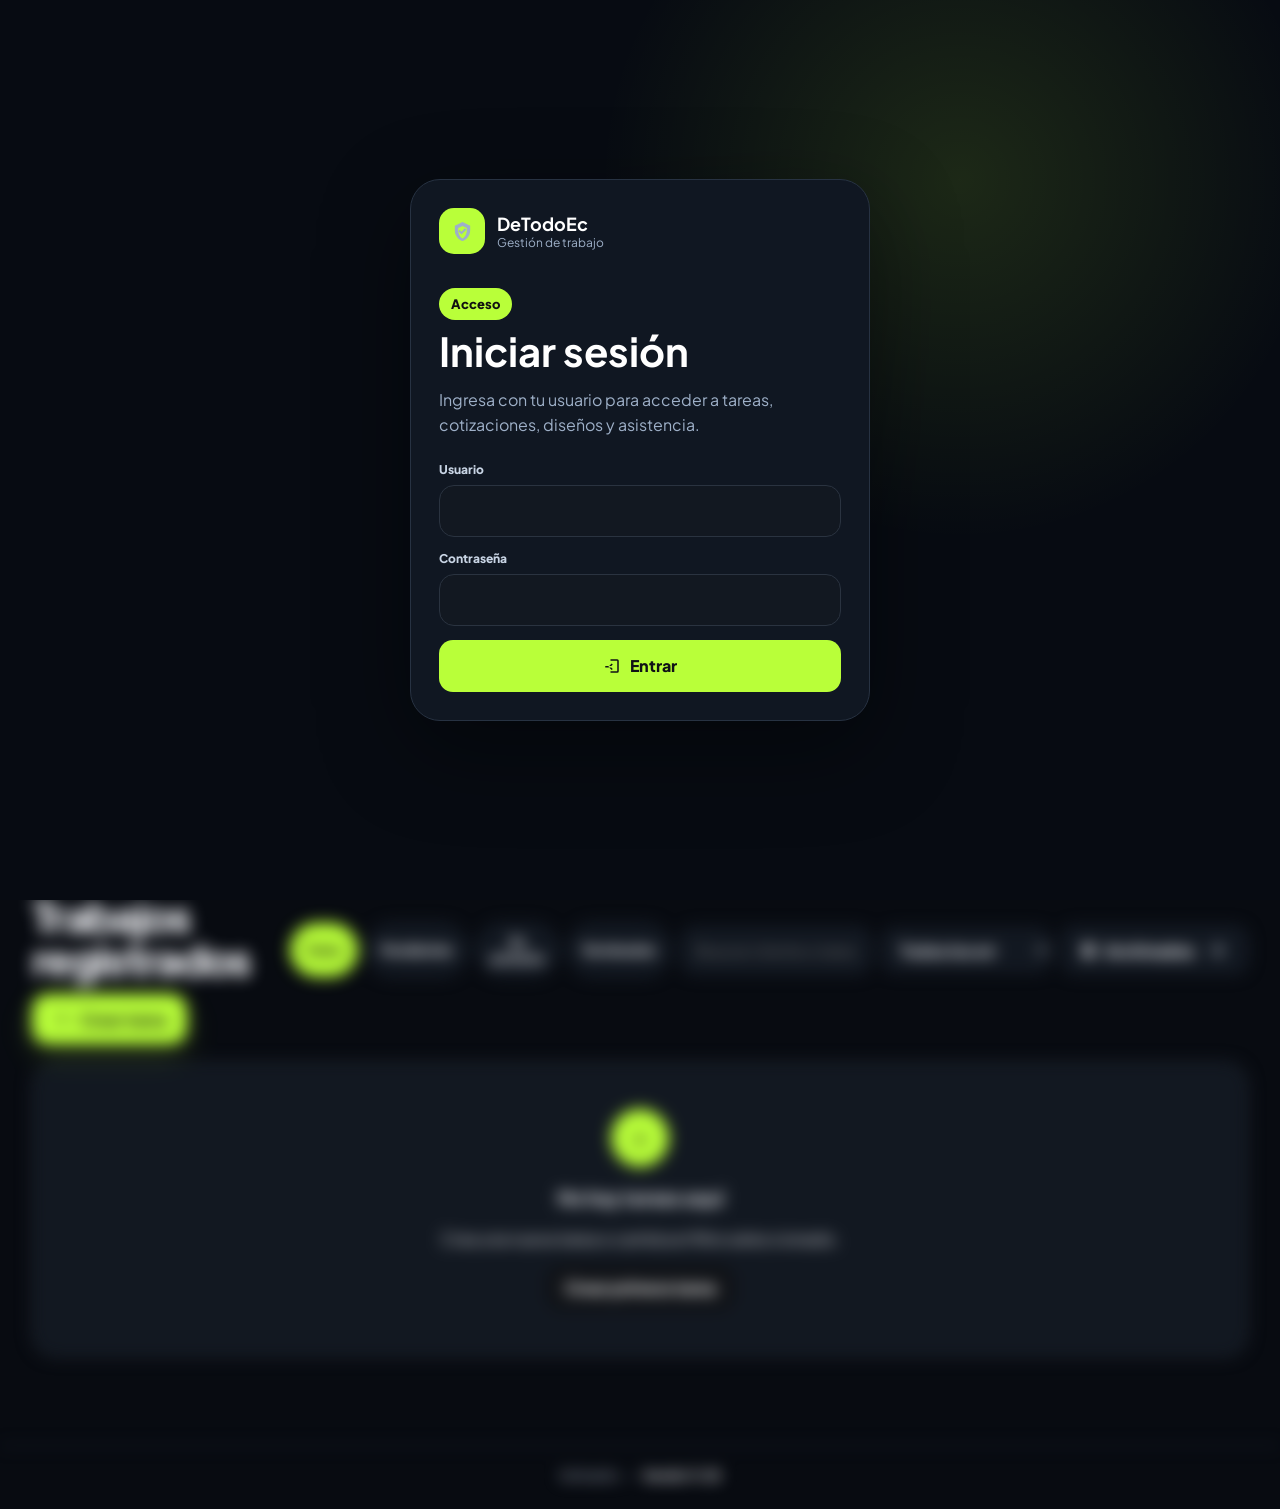
==== index.html @ 0d8490c2 "Add files via upload" ====
<!doctype html>
<html lang="es" data-theme="dark">
<head>
  <meta charset="utf-8" />
  <meta name="viewport" content="width=device-width, initial-scale=1" />
  <title>Gestor de Tareas - DeTodoEc</title>
  <meta name="description" content="Gestor de tareas, abonos, entregas y panel de administración para DeTodoEc." />
  <link rel="preconnect" href="https://fonts.googleapis.com">
  <link rel="preconnect" href="https://fonts.gstatic.com" crossorigin>
  <link href="https://fonts.googleapis.com/css2?family=Plus+Jakarta+Sans:wght@400;500;600;700;800&display=swap" rel="stylesheet">
  <link id="dynamicFavicon" rel="icon" href="data:image/svg+xml,%3Csvg xmlns='http://www.w3.org/2000/svg' viewBox='0 0 64 64'%3E%3Crect width='64' height='64' rx='16' fill='%23b9ff39'/%3E%3Cpath d='M18 33l9 9 19-22' fill='none' stroke='%23111' stroke-width='7' stroke-linecap='round' stroke-linejoin='round'/%3E%3C/svg%3E" />
  <link rel="stylesheet" href="styles.css?v=11.30" />
</head>
<body>
  <svg xmlns="http://www.w3.org/2000/svg" style="display:none" aria-hidden="true" focusable="false">
    <symbol id="icon-brand" viewBox="0 0 24 24"><path fill="currentColor" d="M12 2 4 6v5c0 5 3.5 9.74 8 11 4.5-1.26 8-6 8-11V6l-8-4Zm0 4.15 4.5 2.2v2.58c0 3.7-2.28 7.28-4.5 8.37-2.22-1.09-4.5-4.67-4.5-8.37V8.35l4.5-2.2Zm-1.05 8.9 4.95-4.95-1.41-1.41-3.54 3.53-1.85-1.84-1.41 1.41 3.26 3.26Z"/></symbol>
    <symbol id="icon-bell" viewBox="0 0 24 24"><path fill="currentColor" d="M12 22a2.5 2.5 0 0 0 2.35-1.65h-4.7A2.5 2.5 0 0 0 12 22Zm7-5.2-1.7-2.1V10a5.3 5.3 0 0 0-4.3-5.2V4a1 1 0 0 0-2 0v.8A5.3 5.3 0 0 0 6.7 10v4.7L5 16.8V18h14v-1.2Z"/></symbol>
    <symbol id="icon-cloud" viewBox="0 0 24 24"><path fill="currentColor" d="M18.5 10A5.5 5.5 0 0 0 8 8a4.5 4.5 0 0 0 .5 9H18a4 4 0 0 0 .5-7Z"/></symbol>
    <symbol id="icon-refresh" viewBox="0 0 24 24"><path fill="currentColor" d="M12 5a7 7 0 0 1 6.32 4H16v2h6V5h-2v2.14A9 9 0 1 0 21 12h-2a7 7 0 1 1-7-7Z"/></symbol>
    <symbol id="icon-moon" viewBox="0 0 24 24"><path fill="currentColor" d="M14.77 4.58A8 8 0 1 0 19.42 19a7 7 0 1 1-4.65-14.42Z"/></symbol>
    <symbol id="icon-sun" viewBox="0 0 24 24"><path fill="currentColor" d="M12 18a6 6 0 1 1 0-12 6 6 0 0 1 0 12Zm0-16h1v3h-2V2h1Zm0 17h1v3h-2v-3h1ZM4.22 5.64l1.42-1.42 2.12 2.12-1.42 1.42-2.12-2.12Zm12.02 12.02 1.42-1.42 2.12 2.12-1.42 1.42-2.12-2.12ZM2 11h3v2H2v-2Zm17 0h3v2h-3v-2ZM4.22 18.36l2.12-2.12 1.42 1.42-2.12 2.12-1.42-1.42Zm12.02-12.02 2.12-2.12 1.42 1.42-2.12 2.12-1.42-1.42Z"/></symbol>
    <symbol id="icon-admin" viewBox="0 0 24 24"><path fill="currentColor" d="M12 2 4 5v6c0 5 3.4 9.74 8 11 4.6-1.26 8-6 8-11V5l-8-3Zm0 5a3 3 0 1 1 0 6 3 3 0 0 1 0-6Zm0 10c-1.97 0-3.75-.8-5.03-2.1.53-1.56 2.83-2.4 5.03-2.4s4.5.84 5.03 2.4A7.02 7.02 0 0 1 12 17Z"/></symbol>
    
    <symbol id="icon-checkin-entry" viewBox="0 0 24 24">
      <path fill="currentColor" d="M14 3h6a1 1 0 0 1 1 1v16a1 1 0 0 1-1 1h-6v-2h5V5h-5V3ZM10.6 7.4 15.2 12l-4.6 4.6-1.4-1.4 2.2-2.2H3v-2h8.4L9.2 8.8l1.4-1.4Z"/>
    </symbol>
    <symbol id="icon-checkin-exit" viewBox="0 0 24 24">
      <path fill="currentColor" d="M10 3H4a1 1 0 0 0-1 1v16a1 1 0 0 0 1 1h6v-2H5V5h5V3Zm3.4 4.4L8.8 12l4.6 4.6 1.4-1.4-2.2-2.2H21v-2h-8.4l2.2-2.2-1.4-1.4Z"/>
    </symbol>
    <symbol id="icon-checkin-done" viewBox="0 0 24 24">
      <path fill="currentColor" d="M9.2 16.2 4.8 11.8l1.4-1.4 3 3 8.6-8.6 1.4 1.4-10 10ZM19 12h2v7a2 2 0 0 1-2 2H5a2 2 0 0 1-2-2V5a2 2 0 0 1 2-2h9v2H5v14h14v-7Z"/>
    </symbol>

    <symbol id="icon-target" viewBox="0 0 24 24">
      <path fill="currentColor" d="M12 2a10 10 0 1 0 10 10h-2a8 8 0 1 1-8-8V2Zm0 4a6 6 0 1 0 6 6h-2a4 4 0 1 1-4-4V6Zm0 4a2 2 0 1 0 2 2h-2v-2Zm7.7-7.7 2 2-3.2 3.2 1.5 1.5-4.6 1.1 1.1-4.6 1.5 1.5 1.7-1.7Z"/>
    </symbol>
    <symbol id="icon-alert" viewBox="0 0 24 24"><path fill="currentColor" d="M12 3 2 21h20L12 3Zm1 13h-2v2h2v-2Zm0-6h-2v4h2v-4Z"/></symbol>
    <symbol id="icon-back" viewBox="0 0 24 24"><path fill="currentColor" d="m10.6 6-5 6 5 6 1.5-1.3L8.9 13H19v-2H8.9l3.2-3.7L10.6 6Z"/></symbol>
    <symbol id="icon-home" viewBox="0 0 24 24"><path fill="currentColor" d="m12 3 9 8h-3v9h-5v-6h-2v6H6v-9H3l9-8Z"/></symbol>
    <symbol id="icon-user" viewBox="0 0 24 24"><path fill="currentColor" d="M12 12a4 4 0 1 0 0-8 4 4 0 0 0 0 8Zm0 2c-3.31 0-6 1.79-6 4v2h12v-2c0-2.21-2.69-4-6-4Z"/></symbol>
    <symbol id="icon-task" viewBox="0 0 24 24"><path fill="currentColor" d="M6 3h9l5 5v13a1 1 0 0 1-1 1H6a2 2 0 0 1-2-2V5a2 2 0 0 1 2-2Zm8 1.5V9h4.5L14 4.5ZM8 13h8v1.75H8V13Zm0 4h6v1.75H8V17Zm0-8h4v1.75H8V9Z"/></symbol>
    <symbol id="icon-briefcase" viewBox="0 0 24 24"><path fill="currentColor" d="M9 4h6a2 2 0 0 1 2 2v2h3a2 2 0 0 1 2 2v3h-8v-2h-4v2H2v-3a2 2 0 0 1 2-2h3V6a2 2 0 0 1 2-2Zm6 4V6H9v2h6Zm7 7v5a2 2 0 0 1-2 2H4a2 2 0 0 1-2-2v-5h8v2h4v-2h8Z"/></symbol>
    <symbol id="icon-handshake" viewBox="0 0 24 24"><path fill="currentColor" d="m21.3 7.3-2.6-2.6a2 2 0 0 0-2.82 0l-1.59 1.59a3 3 0 0 1-2.12.88H10.5l-1.2 1.2 3.5 3.5a1.5 1.5 0 0 1-2.12 2.12L7.17 10.5l-4.47 4.47a2 2 0 0 0 0 2.82l1.01 1.01a2 2 0 0 0 2.82 0l.35-.35.35.35a2 2 0 0 0 2.83 0l.7-.7.35.35a2 2 0 0 0 2.83 0l.7-.7.35.35a2 2 0 0 0 2.82 0l3.5-3.5a2 2 0 0 0 0-2.82ZM9.33 5.7A3 3 0 0 1 11.45 4h1.72L10.5 6.67 7.83 4H6.12a3 3 0 0 0-2.12.88L2.7 6.18a2 2 0 0 0 0 2.82l.88.88 5.75-5.75Z"/></symbol>
    <symbol id="icon-calendar" viewBox="0 0 24 24"><path fill="currentColor" d="M7 2h2v2h6V2h2v2h3a2 2 0 0 1 2 2v14a2 2 0 0 1-2 2H4a2 2 0 0 1-2-2V6a2 2 0 0 1 2-2h3V2Zm13 8H4v10h16V10Z"/></symbol>
    <symbol id="icon-dollar" viewBox="0 0 24 24"><path fill="currentColor" d="M11 2h2v2.06c2.83.36 5 2.31 5 4.69h-2c0-1.39-1.79-2.75-4-2.75s-4 1.36-4 2.75c0 1.14.93 1.88 4.31 2.48 3.53.63 5.69 1.76 5.69 4.77 0 2.46-2.17 4.38-5 4.75V22h-2v-2.03C7.99 19.61 5 17.45 5 14.75h2c0 1.65 2.08 3.25 5 3.25s5-1.6 5-3.25c0-1.38-1.02-2.08-4.23-2.66C9.57 11.51 6 10.66 6 7.75c0-2.38 2.17-4.33 5-4.69V2Z"/></symbol>
    <symbol id="icon-wallet" viewBox="0 0 24 24"><path fill="currentColor" d="M3 6a2 2 0 0 1 2-2h12a2 2 0 0 1 2 2v1h1a2 2 0 0 1 2 2v8a3 3 0 0 1-3 3H5a2 2 0 0 1-2-2V6Zm16 3H3v9h16a1 1 0 0 0 1-1v-2h-3a2 2 0 0 1 0-4h3v-1a1 1 0 0 0-1-1Zm1 4h-3v1h3v-1Z"/></symbol>
    <symbol id="icon-check" viewBox="0 0 24 24"><path fill="currentColor" d="m9 16.17-3.88-3.88L3.7 13.71 9 19l12-12-1.41-1.41z"/></symbol>
    <symbol id="icon-edit" viewBox="0 0 24 24"><path fill="currentColor" d="M4 17.25V20h2.75l8.11-8.11-2.75-2.75L4 17.25Zm13.71-8.04a1 1 0 0 0 0-1.42l-1.5-1.5a1 1 0 0 0-1.42 0l-1.17 1.17 2.75 2.75 1.34-1Z"/></symbol>
    <symbol id="icon-archive" viewBox="0 0 24 24"><path fill="currentColor" d="M3 3h18v4H3V3Zm2 6h14v10a2 2 0 0 1-2 2H7a2 2 0 0 1-2-2V9Zm5 3v2h4v-2h-4Z"/></symbol>
    <symbol id="icon-trash" viewBox="0 0 24 24"><path fill="currentColor" d="M9 3h6l1 2h5v2H3V5h5l1-2Zm1 6h2v9h-2V9Zm4 0h2v9h-2V9ZM5 7h14l-1 13a2 2 0 0 1-2 2H8a2 2 0 0 1-2-2L5 7Z"/></symbol>
    <symbol id="icon-plus" viewBox="0 0 24 24"><path fill="currentColor" d="M19 11H13V5h-2v6H5v2h6v6h2v-6h6z"/></symbol>
    <symbol id="icon-image" viewBox="0 0 24 24"><path fill="currentColor" d="M5 3h14a2 2 0 0 1 2 2v14a2 2 0 0 1-2 2H5a2 2 0 0 1-2-2V5a2 2 0 0 1 2-2Zm1 14 3.5-4.5 2.5 3 3.5-4.5L18 17H6Zm2-9.5A1.5 1.5 0 1 0 8 10a1.5 1.5 0 0 0 0-3Z"/></symbol>
    <symbol id="icon-lock" viewBox="0 0 24 24"><path fill="currentColor" d="M7 10V8a5 5 0 0 1 10 0v2h1a2 2 0 0 1 2 2v8a2 2 0 0 1-2 2H6a2 2 0 0 1-2-2v-8a2 2 0 0 1 2-2h1Zm2 0h6V8a3 3 0 0 0-6 0v2Z"/></symbol>
    <symbol id="icon-calculator" viewBox="0 0 24 24"><path fill="currentColor" d="M6 2h12a2 2 0 0 1 2 2v16a2 2 0 0 1-2 2H6a2 2 0 0 1-2-2V4a2 2 0 0 1 2-2Zm1 3v4h10V5H7Zm0 7v2h2v-2H7Zm4 0v2h2v-2h-2Zm4 0v2h2v-2h-2Zm-8 4v2h2v-2H7Zm4 0v2h2v-2h-2Zm4 0v2h2v-2h-2Z"/></symbol>
    <symbol id="icon-chevron-left" viewBox="0 0 24 24"><path fill="currentColor" d="m15.5 5-7 7 7 7 1.5-1.5-5.5-5.5L17 6.5 15.5 5Z"/></symbol>
    <symbol id="icon-chevron-right" viewBox="0 0 24 24"><path fill="currentColor" d="m8.5 5 7 7-7 7L7 17.5l5.5-5.5L7 6.5 8.5 5Z"/></symbol>

    <symbol id="icon-eyelet" viewBox="0 0 24 24"><path fill="currentColor" d="M12 3a9 9 0 1 0 0 18 9 9 0 0 0 0-18Zm0 4a5 5 0 1 1 0 10 5 5 0 0 1 0-10Zm0 2a3 3 0 1 0 0 6 3 3 0 0 0 0-6Z"/></symbol>
    <symbol id="icon-cut" viewBox="0 0 24 24"><path fill="currentColor" d="M9.64 7.64 7.5 5.5A3.5 3.5 0 1 0 5 11.47l3 3-3 3A3.5 3.5 0 1 0 7.5 20.5l4.14-4.14L20 24l1.5-1.5-8.36-8.36 2-2 2.36 2.36L19 13l-2.36-2.36 4.86-4.86L20 4.28l-8.36 8.36-2-2ZM5.5 9A1.5 1.5 0 1 1 7 7.5 1.5 1.5 0 0 1 5.5 9Zm0 10A1.5 1.5 0 1 1 7 17.5 1.5 1.5 0 0 1-1.5 1.5Z"/></symbol>
    <symbol id="icon-design" viewBox="0 0 24 24"><path fill="currentColor" d="m12 2 2.09 6.26L20 10l-5.91 1.74L12 18l-2.09-6.26L4 10l5.91-1.74L12 2Zm7 12 1.2 3.8L24 19l-3.8 1.2L19 24l-1.2-3.8L14 19l3.8-1.2L19 14Z"/></symbol>
    <symbol id="icon-banner" viewBox="0 0 24 24"><path fill="currentColor" d="M4 3h16a2 2 0 0 1 2 2v11a2 2 0 0 1-2 2H9l-5 3v-3a2 2 0 0 1-2-2V5a2 2 0 0 1 2-2Zm1 4v2h14V7H5Zm0 4v2h9v-2H5Z"/></symbol>
    <symbol id="icon-vinyl" viewBox="0 0 24 24"><path fill="currentColor" d="M4 4h12a4 4 0 0 1 4 4v8a4 4 0 0 1-4 4H4a2 2 0 0 1-2-2V6a2 2 0 0 1 2-2Zm2 3v10h10a1 1 0 0 0 1-1V8a1 1 0 0 0-1-1H6Zm12 7h4v2h-4v-2Z"/></symbol>
    <symbol id="icon-pvc" viewBox="0 0 24 24"><path fill="currentColor" d="M4 3h16a2 2 0 0 1 2 2v14a2 2 0 0 1-2 2H4a2 2 0 0 1-2-2V5a2 2 0 0 1 2-2Zm2 4v10h12V7H6Z"/></symbol>
    <symbol id="icon-stone" viewBox="0 0 24 24"><path fill="currentColor" d="M8 3h8l3 5v11a2 2 0 0 1-2 2H7a2 2 0 0 1-2-2V8l3-5Zm2 4-2 3h8l-2-3h-4Zm-1 6v2h6v-2H9Z"/></symbol>
    <symbol id="icon-settings" viewBox="0 0 24 24"><path fill="currentColor" d="m19.43 12.98.04-.98-.04-.98 2.11-1.65-2-3.46-2.49 1a7.9 7.9 0 0 0-1.7-.98L15 3h-4l-.35 2.93c-.6.24-1.17.57-1.7.98l-2.49-1-2 3.46 2.11 1.65-.04.98.04.98-2.11 1.65 2 3.46 2.49-1c.53.41 1.1.74 1.7.98L11 21h4l.35-2.93c.6-.24 1.17-.57 1.7-.98l2.49 1 2-3.46-2.11-1.65ZM13 16a4 4 0 1 1 0-8 4 4 0 0 1 0 8Z"/></symbol>

    <symbol id="icon-library" viewBox="0 0 24 24"><path fill="currentColor" d="M4 3h4v18H4V3Zm6 0h4v18h-4V3Zm6 2.5 3.5-1 4.5 15-3.5 1-4.5-15Z"/></symbol>
    <symbol id="icon-download" viewBox="0 0 24 24"><path fill="currentColor" d="M11 3h2v10.17l3.59-3.58L18 11l-6 6-6-6 1.41-1.41L11 13.17V3ZM5 19h14v2H5v-2Z"/></symbol>
    <symbol id="icon-copy" viewBox="0 0 24 24"><path fill="currentColor" d="M8 7V4a2 2 0 0 1 2-2h8a2 2 0 0 1 2 2v10a2 2 0 0 1-2 2h-3v3a3 3 0 0 1-3 3H5a3 3 0 0 1-3-3V10a3 3 0 0 1 3-3h3Zm2 0h2a3 3 0 0 1 3 3v4h3V4h-8v3Zm2 2H5a1 1 0 0 0-1 1v9a1 1 0 0 0 1 1h7a1 1 0 0 0 1-1v-9a1 1 0 0 0-1-1Z"/></symbol>
    <symbol id="icon-ruler" viewBox="0 0 24 24"><path fill="currentColor" d="m3 17 14-14 4 4L7 21H3v-4Zm4.5-1.5 1 1 1.5-1.5-1-1-1.5 1.5Zm3-3 1 1L13 12l-1-1-1.5 1.5Zm3-3 1 1L16 9l-1-1-1.5 1.5Z"/></symbol>
    <symbol id="icon-clock" viewBox="0 0 24 24"><path fill="currentColor" d="M12 2a10 10 0 1 0 0 20 10 10 0 0 0 0-20Zm1 5v5.59l3.7 2.14-1 1.73L11 13.75V7h2Z"/></symbol>
    <symbol id="icon-box" viewBox="0 0 24 24"><path fill="currentColor" d="m12 2 9 4.5v11L12 22l-9-4.5v-11L12 2Zm0 2.24L6.24 7.12 12 10l5.76-2.88L12 4.24ZM5 8.74v7.52l6 3v-7.52l-6-3Zm8 10.52 6-3V8.74l-6 3v7.52Z"/></symbol>
    <symbol id="icon-login" viewBox="0 0 24 24"><path fill="currentColor" d="M10 3h9a2 2 0 0 1 2 2v14a2 2 0 0 1-2 2h-9v-2h9V5h-9V3Zm1.59 5.59L13 10l-2 2H3v2h8l2 2-1.41 1.41L7.17 13l4.42-4.41Z"/></symbol>
    <symbol id="icon-theme" viewBox="0 0 24 24"><path fill="currentColor" d="M12 3a1 1 0 0 1 1 1v1.1a7 7 0 1 1-6.9 8H5a1 1 0 1 1 0-2h2a1 1 0 0 1 1 1 5 5 0 1 0 5-5V4a1 1 0 0 1-1-1Zm5.66 2.93a1 1 0 0 1 1.41 0l.78.78a1 1 0 0 1-1.41 1.41l-.78-.78a1 1 0 0 1 0-1.41ZM20 11a1 1 0 1 1 0 2h-1.1a1 1 0 1 1 0-2H20Z"/></symbol>
    <symbol id="icon-logout" viewBox="0 0 24 24"><path fill="currentColor" d="M14 3H5a2 2 0 0 0-2 2v14a2 2 0 0 0 2 2h9v-2H5V5h9V3Zm1.41 5.59L14 10l2 2H8v2h8l-2 2 1.41 1.41L19.83 13l-4.42-4.41Z"/></symbol>
    <symbol id="icon-shield" viewBox="0 0 24 24"><path fill="currentColor" d="M12 2 20 5v6c0 5.25-3.44 9.77-8 11-4.56-1.23-8-5.75-8-11V5l8-3Zm0 2.18L6 6.43V11c0 4.13 2.55 7.83 6 8.9 3.45-1.07 6-4.77 6-8.9V6.43l-6-2.25Zm-1 4.82h2v4h3v2h-5V9Z"/></symbol>
    <symbol id="icon-users" viewBox="0 0 24 24"><path fill="currentColor" d="M16 11a4 4 0 1 0 0-8 4 4 0 0 0 0 8ZM8 12a4 4 0 1 0 0-8 4 4 0 0 0 0 8Zm8 1c-2.67 0-8 1.34-8 4v3h14v-3c0-2.66-3.33-4-6-4ZM8 14c-3.11 0-6 1.56-6 4v2h4v-3c0-1.15.43-2.15 1.17-3H8Z"/></symbol>
  </svg>

  <section class="auth-gate" id="authGate" aria-label="Iniciar sesión">
    <div class="auth-card">
      <div class="auth-brand">
        <span class="auth-brand-icon"><svg class="icon"><use href="#icon-brand"></use></svg></span>
        <div><strong>DeTodoEc</strong><span>Gestión de trabajo</span></div>
      </div>
      <div class="auth-copy">
        <span class="eyebrow">Acceso</span>
        <h1>Iniciar sesión</h1>
        <p>Ingresa con tu usuario para acceder a tareas, cotizaciones, diseños y asistencia.</p>
      </div>
      <form id="appLoginForm" class="app-login-form" autocomplete="on">
        <label>Usuario<input id="appLoginUser" name="username" autocomplete="username" required /></label>
        <label>Contraseña<input id="appLoginPassword" name="password" type="password" autocomplete="current-password" required /></label>
        <p id="appLoginError" class="form-error" hidden></p>
        <button type="submit" class="btn btn-accent auth-submit"><svg class="icon"><use href="#icon-login"></use></svg><span>Entrar</span></button>
      </form>
    </div>
  </section>

  <div class="app-shell">
    <header class="topbar">
      <a class="brand" href="#tareas" aria-label="Inicio">
        <span class="brand-icon-wrap">
          <img id="brandIcon" alt="" />
          <span id="brandFallback" class="brand-fallback"><svg class="icon"><use href="#icon-brand"></use></svg></span>
        </span>
        <span class="brand-copy"><span class="brand-text">DeTodoEc</span><small class="brand-location">Matriz</small></span>
      </a>

      <nav class="main-nav" aria-label="Navegación principal">
        <button type="button" class="main-nav-btn active" id="navHome"><svg class="icon"><use href="#icon-home"></use></svg><span>Home</span></button>
        <button type="button" class="main-nav-btn" id="navTasks"><svg class="icon"><use href="#icon-task"></use></svg><span>Tareas</span></button>
        <button type="button" class="main-nav-btn" id="navQuote"><svg class="icon"><use href="#icon-calculator"></use></svg><span>Cotizador</span></button>
        <button type="button" class="main-nav-btn" id="navCuadre"><svg class="icon"><use href="#icon-wallet"></use></svg><span>Cuadre</span></button>
        <button type="button" class="main-nav-btn" id="navReviews" hidden><svg class="icon"><use href="#icon-bell"></use></svg><span>Revisiones</span><span class="main-review-count" id="mainReviewCount" hidden>0</span></button>
        <button type="button" class="main-nav-btn" id="navDesigns"><svg class="icon"><use href="#icon-library"></use></svg><span>Diseños</span></button>
        <button type="button" class="main-nav-btn main-nav-finance" id="navFinance" hidden><svg class="icon"><use href="#icon-dollar"></use></svg><span>Egresos</span></button>
        <button type="button" class="main-nav-btn" id="navCards" hidden><svg class="icon"><use href="#icon-card"></use></svg><span>Tarjetas</span></button>
      </nav>

      <div class="topbar-actions">
        <button type="button" class="cloud-indicator" id="syncStatus" data-state="loading" title="Conectando a la nube" aria-label="Estado de sincronización">
          <span class="status-dot" aria-hidden="true"></span>
          <svg class="icon"><use href="#icon-cloud"></use></svg>
        </button>
        <button type="button" class="icon-btn square" id="refreshCloud" title="Actualizar desde la nube" aria-label="Actualizar desde la nube"><svg class="icon"><use href="#icon-refresh"></use></svg></button>
        <div class="notification-wrap" id="notificationWrap" hidden>
          <button type="button" class="icon-btn square notification-btn" id="notificationBtn" title="Notificaciones" aria-label="Abrir notificaciones">
            <svg class="icon"><use href="#icon-bell"></use></svg>
          </button>
          <span class="notification-badge" id="notificationBadge" hidden>0</span>
          <div class="notification-panel" id="notificationPanel" hidden>
            <div class="notification-panel-head">
              <div><strong>Notificaciones</strong><span>Cierres pendientes de revisión</span></div>
              <button type="button" class="icon-btn small" id="refreshNotifications" title="Actualizar"><svg class="icon"><use href="#icon-refresh"></use></svg></button>
            </div>
            <div class="notification-list" id="notificationList"></div>
          </div>
        </div>
        <button type="button" class="user-menu-btn" id="profileBtn" title="Mi perfil">
          <span class="top-user-avatar" id="topUserAvatar"><svg class="icon"><use href="#icon-user"></use></svg></span>
          <span class="top-user-copy"><small>Usuario</small><strong id="topUserName">—</strong></span>
        </button>
        <div class="profile-dropdown" id="profileDropdown" hidden>
          <button type="button" id="profileEditMenu"><svg class="icon"><use href="#icon-user"></use></svg><span>Mi Perfil</span></button>
          <button type="button" id="profileMyCheckinMenu"><svg class="icon"><use href="#icon-clock"></use></svg><span>Mi Check-in</span></button>
          <button type="button" id="profileAdminMenu" hidden><svg class="icon"><use href="#icon-admin"></use></svg><span>Ajustes de Administrador</span></button>
          <button type="button" id="profileThemeMenu" class="profile-theme-reference" title="Cambiar tema" aria-label="Cambiar tema">
            <span class="theme-reference-pill" id="profileThemeSwitch" aria-hidden="true">
              <span class="theme-reference-icon theme-reference-moon">☾</span>
              <strong id="profileThemeLabel">Oscuro</strong>
              <span class="theme-reference-icon theme-reference-sun">☀</span>
              <span class="theme-reference-knob"></span>
            </span>
          </button>

          <div class="profile-dropdown-separator"></div>
          <button type="button" id="profileLogoutMenu" class="profile-logout-menu"><svg class="icon"><use href="#icon-logout"></use></svg><span>Cerrar Sesión</span></button>
        </div>
      </div>
    </header>

    <main class="page-content">
      <section class="section home-section" id="home">
        <div class="home-hero">
          <div>
            <span class="eyebrow">Inicio</span>
            <h1>Hola, <span id="homeGreetingName">Usuario</span></h1>
            <p>Consulta quién está trabajando ahora y accede rápidamente a tus herramientas.</p>
          </div>
          <div class="home-hero-actions">
            <div class="home-attendance-widget">
              <button type="button" class="home-attendance-btn attendance-entry" id="homeAttendanceBtn">
                <span class="home-attendance-icon">
                  <svg class="icon"><use id="homeAttendanceIconUse" href="#icon-checkin-entry"></use></svg>
                </span>
                <strong id="homeAttendanceText">Entrada</strong>
              </button>
              <span class="home-attendance-subtext" id="homeAttendanceSubtext">Pulsa para marcar tu entrada</span>
            </div>
          </div>
        </div>

        <section class="home-team-panel">
          <div class="home-panel-head">
            <div>
              <h2>Equipo</h2>
              <p>Estado actual según el registro de entrada del día.</p>
            </div>
            <button type="button" class="btn btn-outline small" id="refreshHomeUsers">
              <svg class="icon"><use href="#icon-refresh"></use></svg><span>Actualizar</span>
            </button>
          </div>
          <div class="home-workers-grid" id="homeWorkersGrid"></div>
          <div class="home-workers-empty" id="homeWorkersEmpty" hidden>No hay usuarios registrados.</div>
        </section>

        <section class="home-cards-widget" id="homeCardsWidget">
          <div class="home-cards-widget-head">
            <div><span class="eyebrow">Tarjetas</span><h2>Tarjetas a pagar</h2><p>Cuotas y próximos vencimientos.</p></div>
            <div class="home-cards-widget-summary"><span>Próximo pago</span><strong id="homeCardsNextDue">—</strong></div>
          </div>
          <div class="home-cards-carousel" id="homeCardsCarousel"></div>
          <div class="home-workers-empty" id="homeCardsEmpty" hidden>No hay tarjetas registradas.</div>
        </section>

        <div class="home-widget-dashboard">
        <section class="home-calendar-panel home-widget-card">
          <div class="home-panel-head compact-widget-head calendar-simple-head">
            <div><h2>Calendario</h2></div>
            <div class="calendar-head-actions"><button type="button" class="btn btn-outline small" id="calendarPrevMonth" aria-label="Mes anterior">‹</button><strong id="calendarMonthLabel">Mes actual</strong><button type="button" class="btn btn-outline small" id="calendarNextMonth" aria-label="Mes siguiente">›</button></div>
          </div>
          <div class="home-calendar-layout home-calendar-widget-layout">
            <div class="business-calendar" id="businessCalendar"></div>
            <div class="calendar-selected-day" id="calendarSelectedDay">
              <div class="calendar-selected-head"><div><span>Detalle del día</span><strong id="calendarSelectedDate">Selecciona una fecha</strong></div><span id="calendarSelectedCount">0</span></div>
              <div id="calendarSelectedList" class="calendar-selected-list"></div>
              <div id="calendarSelectedEmpty" class="home-workers-empty">Haz clic en una fecha para ver los pagos registrados.</div>
            </div>
          </div>
        </section>

        <div class="home-widget-right-column">
        <section class="home-goals-panel home-widget-card">
          <div class="home-panel-head compact-widget-head">
            <div>
              <span class="eyebrow">Metas</span>
              <h2>Metas del mes</h2>
              <p>Avance mensual de Ventas y Transacciones de cada usuario.</p>
            </div>
            <div class="home-goals-month" id="homeGoalsMonth">Mes actual</div>
          </div>

          <div class="home-goals-grid" id="homeGoalsGrid"></div>
          <div class="home-workers-empty" id="homeGoalsEmpty" hidden>No hay metas configuradas.</div>
        </section>

        <section class="home-expenses-panel">
          <div class="home-panel-head expenses-panel-head">
            <div><span class="eyebrow">Gastos</span><h2>Gastos del mes</h2><p>Detalle de los pagos realizados desde el calendario.</p></div>
            <div class="expenses-month-summary"><span>Total pagado</span><strong id="homeExpensesTotal">$0.00</strong></div>
          </div>
          <div class="home-expenses-table-wrap">
            <table class="home-expenses-table">
              <thead><tr><th>Servicio</th><th>Pagó</th><th>Plataforma</th><th>Fecha</th><th>Estado</th><th>Valor</th></tr></thead>
              <tbody id="homeExpensesBody"></tbody>
            </table>
            <div id="homeExpensesEmpty" class="home-workers-empty" hidden>No hay gastos pagados registrados este mes.</div>
          </div>
        </section>
        </div>
        </div>
      </section>

      <section class="stats" id="resumen" hidden>
        <article><div class="stat-label"><span class="stat-icon"><svg class="icon"><use href="#icon-task"></use></svg></span><span>Tareas activas</span></div><strong id="statTotal">0</strong></article>
        <article><div class="stat-label"><span class="stat-icon"><svg class="icon"><use href="#icon-calendar"></use></svg></span><span>Pendientes</span></div><strong id="statPending">0</strong></article>
        <article><div class="stat-label"><span class="stat-icon"><svg class="icon"><use href="#icon-check"></use></svg></span><span>Terminadas</span></div><strong id="statDone">0</strong></article>
        <article><div class="stat-label"><span class="stat-icon"><svg class="icon"><use href="#icon-wallet"></use></svg></span><span>Saldo por cobrar</span></div><strong id="statBalance">$0.00</strong></article>
      </section>

      <section class="section" id="tareas">
        <div class="section-head tasks-head">
          <div class="tasks-title-wrap">
            <div class="tasks-heading-block">
              <span class="eyebrow">Tareas</span>
              <h1>Trabajos registrados</h1>
            </div>
            <button class="btn btn-accent create-task-prominent" id="newTaskAction" type="button"><svg class="icon"><use href="#icon-plus"></use></svg><span>Crear tarea</span></button>
          </div>
          <div class="section-tools task-toolbar">
            <div class="status-tabs" id="statusTabs" aria-label="Filtros de estado">
              <button type="button" class="filter-chip active" data-status="all">Todas</button>
              <button type="button" class="filter-chip" data-status="pendiente">Pendientes</button>
              <button type="button" class="filter-chip" data-status="proceso">En proceso</button>
              <button type="button" class="filter-chip" data-status="terminado">Terminados</button>
            </div>
            <input id="searchInput" name="task_search_only_v1031" type="text" inputmode="search" role="searchbox" placeholder="Buscar cliente o tarea..." autocomplete="new-password" autocapitalize="off" autocorrect="off" spellcheck="false" readonly data-lpignore="true" data-1p-ignore="true" data-bwignore="true" /><select id="employeeFilter" class="employee-filter" autocomplete="off"><option value="all">Todos los empleados</option></select>
            <button class="btn btn-outline archive-toolbar-btn" id="archiveNav" type="button"><svg class="icon"><use href="#icon-archive"></use></svg><span>Archivados</span><span id="archiveCount" class="nav-count">0</span></button>
          </div>
        </div>

        <div id="taskGrid" class="task-grid"></div>
        <div id="emptyState" class="empty-state">
          <div class="empty-icon">＋</div>
          <h3>No hay tareas aquí</h3>
          <p>Crea una nueva tarea o cambia el filtro seleccionado.</p>
          <button class="btn btn-dark" id="newTaskEmpty" type="button">Crear primera tarea</button>
        </div>
      </section>

      <section class="section archive-section" id="archivados" hidden>
        <div class="section-head">
          <div>
            <span class="eyebrow">Archivo</span>
            <h2>Pedidos archivados</h2>
          </div>
          <div class="section-tools">
            <input id="archiveSearchInput" type="search" placeholder="Buscar en archivados..." />
            <button type="button" class="btn btn-outline" id="closeArchive">Volver a tareas</button>
          </div>
        </div>
        <div id="archiveGrid" class="task-grid"></div>
        <div id="archiveEmpty" class="empty-state">
          <div class="empty-icon">✓</div>
          <h3>No hay pedidos archivados</h3>
          <p>Los pedidos archivados aparecerán aquí.</p>
        </div>
      </section>

      <section class="section quote-section" id="cotizador" hidden>
        <div class="section-head quote-head">
          <div>
            <span class="eyebrow">Cotizador</span>
            <h1>Cotización por m²</h1>
            <p class="section-copy">Agrega varios materiales a una misma cotización y obtén el total automáticamente.</p>
          </div>
        </div>

        <div class="quote-layout quote-layout-multi">
          <section class="quote-card quote-form-card">
            <div class="quote-card-head quote-card-head-with-customer">
              <div class="quote-card-head-main">
                <span class="field-icon-badge"><svg class="icon"><use href="#icon-calculator"></use></svg></span>
                <div><strong>Agregar material</strong><small>Medidas, cantidad y precio por m²</small></div>
              </div>
                <div class="quote-customer-picker quote-customer-picker-top" id="quoteCustomerPicker">
                  <button type="button" class="quote-customer-trigger" id="quoteCustomerTrigger" aria-haspopup="listbox" aria-expanded="false">
                    <span class="quote-customer-avatar public-avatar"><svg class="icon"><use href="#icon-user"></use></svg></span>
                    <span class="quote-customer-trigger-text">
                      <small>Cliente</small>
                      <strong id="quoteCustomerName">Cliente público</strong>
                    </span>
                    <span class="quote-customer-chevron">⌄</span>
                  </button>
                  <div class="quote-customer-menu" id="quoteCustomerMenu" role="listbox" hidden></div>
                  <input type="hidden" id="quoteCustomerId" value="publico" />
                </div>
            </div>

            <div class="quote-form-grid quote-form-grid-multi">
              <label class="quote-field quote-field-wide">Producto o material
                <div class="quote-material-select-wrap">
                  <span class="quote-material-icon" id="quoteMaterialIcon"><svg class="icon"><use href="#icon-banner"></use></svg></span>
                  <select id="quoteMaterial"></select>
                </div>
              </label>
              <label class="quote-field">Ancho (m)
                <input id="quoteWidth" type="number" min="0.01" step="0.01" value="1" inputmode="decimal" />
              </label>
              <label class="quote-field">Alto (m)
                <input id="quoteHeight" type="number" min="0.01" step="0.01" value="1" inputmode="decimal" />
              </label>
              <label class="quote-field">Cantidad
                <input id="quoteQty" type="number" min="1" step="1" value="1" inputmode="numeric" />
              </label>
              <div class="quote-area-box">
                <span>Área total</span>
                <strong id="quoteArea">1.00 m²</strong>
              </div>
            </div>

            <div class="quote-extras">
              <div class="quote-extra-head">
                <div>
                  <strong>Acabados opcionales</strong>
                  <span>Se suman al material actual</span>
                </div>
              </div>
              <div class="quote-extra-grid">
                <label class="quote-extra-option">
                  <input id="quoteEyeletsEnabled" type="checkbox" />
                  <span class="quote-extra-icon"><svg class="icon"><use href="#icon-eyelet"></use></svg></span>
                  <span><b>Ojales</b><small>$0.50 c/u</small></span>
                  <input id="quoteEyeletsQty" class="quote-extra-input" type="number" min="0" step="1" value="0" inputmode="numeric" disabled />
                </label>
                <label class="quote-extra-option">
                  <input id="quoteCutEnabled" type="checkbox" />
                  <span class="quote-extra-icon"><svg class="icon"><use href="#icon-cut"></use></svg></span>
                  <span><b>Corte</b><small>$1.00 / m</small></span>
                  <input id="quoteCutMeters" class="quote-extra-input" type="number" min="0" step="0.01" value="0" inputmode="decimal" disabled />
                </label>
                <label class="quote-extra-option quote-extra-design">
                  <input id="quoteDesignEnabled" type="checkbox" />
                  <span class="quote-extra-icon"><svg class="icon"><use href="#icon-design"></use></svg></span>
                  <span><b>Diseño</b><small>$2.75 / trabajo</small></span>
                </label>
              </div>
            </div>

            <div class="quote-current-preview">
              <div><span>Cliente</span><strong id="quoteCustomerTypeLabel">Cliente público</strong></div>
              <div><span>Material</span><strong id="quoteMaterialName">Lona</strong></div>
              <div><span>Precio</span><strong id="quoteUnitPrice">$7.25/m²</strong></div>
              <div><span>Subtotal</span><strong id="quoteSubtotal">$7.25</strong></div>
            </div>
            <p class="quote-note" id="quoteNote">Cálculo por metro cuadrado.</p>
            <button type="button" class="btn btn-accent quote-add-btn" id="addQuoteItem">+ Agregar a cotización</button>
          </section>

          <aside class="quote-card quote-summary-card">
            <div class="quote-card-head">
              <span class="field-icon-badge"><svg class="icon"><use href="#icon-dollar"></use></svg></span>
              <div><strong>Cotización</strong><small>Materiales agregados</small></div>
            </div>
            <div id="quoteItems" class="quote-items"></div>
            <div id="quoteEmpty" class="quote-empty">Aún no has agregado materiales.</div>
            <div class="quote-divider"></div>
            <div class="quote-summary-row total-row"><span>Total</span><strong id="quoteTotal">$0.00</strong></div>
            <div class="quote-summary-actions">
              <button type="button" class="btn btn-outline" id="clearQuote">Limpiar</button>
              <button type="button" class="btn btn-dark quote-copy-btn" id="copyQuote">Copiar cotización</button>
            </div>
          </aside>
        </div>
      </section>
      <section class="section cuadre-section cuadre-cnb-section" id="cuadre" hidden>
        <div class="cuadre-page-head">
          <div><span class="eyebrow">Cuadre CNB</span><h1>Cierre del día</h1><p>Ingresa los saldos reales y las transacciones. El sistema calcula el cuadre automáticamente.</p></div>
          <div class="cuadre-date-box"><span>Fecha</span><strong id="cuadreDateLabel">—</strong></div>
        </div>

        <div class="cnb-config-strip cnb-config-strip-user">
          <div><span>Efectivo inicial</span><strong id="cnbInitialCashLabel">$5.000,00</strong></div>
        </div>

        <section id="cuadreOpeningCheck" class="cuadre-opening-check" hidden>
          <div class="cuadre-opening-head">
            <div>
              <span class="eyebrow">Apertura del día</span>
              <h2>Verifica el cierre anterior</h2>
              <p>Antes de comenzar el nuevo cuadre, confirma que los valores con los que se cerró la caja anterior son correctos.</p>
            </div>
            <div class="cuadre-opening-date"><span>Cierre anterior</span><strong id="openingPreviousDate">—</strong></div>
          </div>
          <div id="openingPreviousSummary" class="opening-previous-summary"></div>
          <div id="openingPreviousAccounts" class="opening-previous-accounts"></div>
          <div class="cuadre-opening-actions">
            <button type="button" class="btn btn-accent" id="confirmCuadreOpening"><svg class="icon"><use href="#icon-check"></use></svg><span>Los valores coinciden</span></button>
            <button type="button" class="btn btn-outline danger-soft" id="reportOpeningDifference"><svg class="icon"><use href="#icon-alert"></use></svg><span>Hay una diferencia</span></button>
          </div>
          <div class="opening-difference-panel" id="openingDifferencePanel" hidden>
            <div class="opening-difference-grid">
              <label><span>Tipo de diferencia</span><select id="openingDifferenceType"><option value="faltante">Falta dinero</option><option value="sobrante">Sobra dinero</option></select></label>
              <label><span>Valor de la diferencia</span><div class="money-input"><span>$</span><input id="openingDifferenceAmount" type="number" min="0.01" step="0.01" placeholder="0.00" /></div></label>
              <label class="opening-difference-note"><span>Observación</span><textarea id="openingDifferenceNote" rows="3" maxlength="500" placeholder="Describe lo que encontraste al recibir la caja…"></textarea></label>
            </div>
            <div class="cuadre-opening-actions">
              <button type="button" class="btn btn-outline" id="cancelOpeningDifference">Cancelar</button>
              <button type="button" class="btn btn-danger" id="sendOpeningDifference">Reportar y abrir caja</button>
            </div>
          </div>
        </section>

        <div class="cnb-layout">
          <section class="cnb-entry-panel">
            <div class="cuadre-panel-head">
              <div><h2>Cuentas y bancos</h2><p>Completa cada campo y luego pulsa <strong>Revisar</strong> para validar el cuadre.</p></div>
              <button type="button" class="btn btn-outline small" id="refreshCuadre"><svg class="icon"><use href="#icon-refresh"></use></svg><span>Actualizar</span></button>
            </div>

            <div class="cnb-bank-grid">
              <article class="cnb-bank-card guayaquil" data-cnb-card="guayaquil_orlando">
                <div class="cnb-bank-title"><div class="cnb-bank-icon" data-cnb-logo="guayaquil_orlando"><svg class="icon"><use href="#icon-wallet"></use></svg></div><div><strong class="cnb-bank-name">Banco de Guayaquil</strong><span class="cnb-bank-subtitle">Cuenta Orlando Vera Silvia</span></div></div>
                <div class="cnb-fields">
                  <label>Saldo actual CNB<div class="money-field"><span>$</span><input id="cnbGuayaquilOrlando" type="number" step="0.01" inputmode="decimal" placeholder="0.00" /></div></label>
                  
                  <label>Transacciones<input id="cnbTxGuayaquilOrlando" type="number" min="0" step="1" value="0" /></label>
                  <div class="cnb-result-box"><span>Resultado</span><strong id="cnbGuayaquilOrlandoResult">$0,00</strong></div>
                </div>
              </article>

              <article class="cnb-bank-card guayaquil" data-cnb-card="guayaquil_kevin">
                <div class="cnb-bank-title"><div class="cnb-bank-icon" data-cnb-logo="guayaquil_kevin"><svg class="icon"><use href="#icon-wallet"></use></svg></div><div><strong class="cnb-bank-name">Banco de Guayaquil</strong><span class="cnb-bank-subtitle">Cuenta Kevin Lascano</span></div></div>
                <div class="cnb-fields">
                  <label>Saldo actual CNB<div class="money-field"><span>$</span><input id="cnbGuayaquilKevin" type="number" step="0.01" inputmode="decimal" placeholder="0.00" /></div></label>
                  
                  <label>Transacciones<input id="cnbTxGuayaquilKevin" type="number" min="0" step="1" value="0" /></label>
                  <div class="cnb-result-box"><span>Resultado</span><strong id="cnbGuayaquilKevinResult">$0,00</strong></div>
                </div>
              </article>

              <article class="cnb-bank-card" data-cnb-card="pichincha">
                <div class="cnb-bank-title"><div class="cnb-bank-icon" data-cnb-logo="pichincha"><svg class="icon"><use href="#icon-wallet"></use></svg></div><div><strong class="cnb-bank-name">Banco Pichincha</strong><span class="cnb-bank-subtitle">Dos cuentas de ahorro</span></div></div>
                <div class="cnb-fields two-values">
                  <label>Ahorros 1<div class="money-field"><span>$</span><input id="cnbPichincha1" type="number" step="0.01" placeholder="0.00" /></div></label>
                  <label>Ahorros 2<div class="money-field"><span>$</span><input id="cnbPichincha2" type="number" step="0.01" placeholder="0.00" /></div></label>
                  <label>Transacciones<input id="cnbTxPichincha" type="number" min="0" step="1" value="0" /></label>
                  <div class="cnb-result-box"><span>Suma</span><strong id="cnbPichinchaResult">$0,00</strong></div>
                </div>
              </article>

              <article class="cnb-bank-card" data-cnb-card="pacifico">
                <div class="cnb-bank-title"><div class="cnb-bank-icon" data-cnb-logo="pacifico"><svg class="icon"><use href="#icon-wallet"></use></svg></div><div><strong class="cnb-bank-name">Banco Pacífico</strong><span class="cnb-bank-subtitle">Saldo actual</span></div></div>
                <div class="cnb-fields simple">
                  <label>Saldo actual<div class="money-field"><span>$</span><input id="cnbPacifico" type="number" step="0.01" placeholder="0.00" /></div></label>
                  <label>Transacciones<input id="cnbTxPacifico" type="number" min="0" step="1" value="0" /></label>
                  <div class="cnb-result-box"><span>Resultado</span><strong id="cnbPacificoResult">$0,00</strong></div>
                </div>
              </article>

              <article class="cnb-bank-card" data-cnb-card="produbanco">
                <div class="cnb-bank-title"><div class="cnb-bank-icon" data-cnb-logo="produbanco"><svg class="icon"><use href="#icon-wallet"></use></svg></div><div><strong class="cnb-bank-name">Banco Produbanco</strong><span class="cnb-bank-subtitle">Saldo disponible menos sobregiro</span></div></div>
                <div class="cnb-fields two-values">
                  <label>Saldo disponible<div class="money-field"><span>$</span><input id="cnbProdubancoAvailable" type="number" step="0.01" placeholder="0.00" /></div></label>
                  <label>Sobregiro<div class="money-field"><span>$</span><input id="cnbProdubancoOverdraft" type="number" min="0" step="0.01" placeholder="0.00" /></div></label>
                  <label>Transacciones<input id="cnbTxProdubanco" type="number" min="0" step="1" value="0" /></label>
                  <div class="cnb-result-box"><span>Resultado</span><strong id="cnbProdubancoResult">$0,00</strong></div>
                </div>
              </article>

              <article class="cnb-bank-card" data-cnb-card="yaganaste">
                <div class="cnb-bank-title"><div class="cnb-bank-icon" data-cnb-logo="yaganaste"><svg class="icon"><use href="#icon-wallet"></use></svg></div><div><strong class="cnb-bank-name">Ya Ganaste</strong><span class="cnb-bank-subtitle">Saldo actual</span></div></div>
                <div class="cnb-fields simple">
                  <label>Saldo actual<div class="money-field"><span>$</span><input id="cnbYaGanaste" type="number" step="0.01" placeholder="0.00" /></div></label>
                  <label>Transacciones<input id="cnbTxYaGanaste" type="number" min="0" step="1" value="0" /></label>
                  <div class="cnb-result-box"><span>Resultado</span><strong id="cnbYaGanasteResult">$0,00</strong></div>
                </div>
              </article>

              <article class="cnb-bank-card" data-cnb-card="minegocio">
                <div class="cnb-bank-title"><div class="cnb-bank-icon" data-cnb-logo="minegocio"><svg class="icon"><use href="#icon-wallet"></use></svg></div><div><strong class="cnb-bank-name">Mi Negocio</strong><span class="cnb-bank-subtitle">Saldo actual</span></div></div>
                <div class="cnb-fields simple">
                  <label>Saldo actual<div class="money-field"><span>$</span><input id="cnbMiNegocio" type="number" step="0.01" placeholder="0.00" /></div></label>
                  
                  <div class="cnb-result-box"><span>Resultado</span><strong id="cnbMiNegocioResult">$0,00</strong></div>
                </div>
              </article>

              <article class="cnb-bank-card cash" data-cnb-card="cash">
                <div class="cnb-bank-title"><div class="cnb-bank-icon cash"><svg class="icon"><use href="#icon-wallet"></use></svg></div><div><strong class="cnb-bank-name">Efectivo</strong><span class="cnb-bank-subtitle">Dinero contado en caja</span></div></div>
                <div class="cnb-fields cash-only">
                  <label>Efectivo actual<div class="money-field"><span>$</span><input id="cnbCash" type="number" min="0" step="0.01" placeholder="0.00" /></div></label>
                  <div class="cnb-result-box"><span>Resultado</span><strong id="cnbCashResult">$0,00</strong></div>
                </div>
              </article>
            </div>

            <div class="cuadre-actions"><button type="button" class="btn btn-accent cuadre-submit-btn" id="saveCuadre"><svg class="icon"><use href="#icon-check"></use></svg><span>Revisar</span></button></div>
          </section>

          <aside class="cnb-summary-panel">
            <span class="eyebrow">Cuadre detallado</span><h2>Resumen del día</h2>
            <div class="cnb-summary-list">
              <div><span id="sumLabelGuayaquilOrlando">Guayaquil · Orlando</span><strong id="sumGuayaquilOrlando">$0,00</strong></div>
              <div><span id="sumLabelGuayaquilKevin">Guayaquil · Kevin</span><strong id="sumGuayaquilKevin">$0,00</strong></div>
              <div class="subtotal"><span id="sumLabelGuayaquilTotal">Total Banco Guayaquil</span><strong id="sumGuayaquilTotal">$0,00</strong></div>
              <div><span id="sumLabelPichincha">Pichincha</span><strong id="sumPichincha">$0,00</strong></div>
              <div><span id="sumLabelPacifico">Pacífico</span><strong id="sumPacifico">$0,00</strong></div>
              <div><span id="sumLabelProdubanco">Produbanco</span><strong id="sumProdubanco">$0,00</strong></div>
              <div><span id="sumLabelYaGanaste">Ya Ganaste</span><strong id="sumYaGanaste">$0,00</strong></div>
              <div><span id="sumLabelMiNegocio">Mi Negocio</span><strong id="sumMiNegocio">$0,00</strong></div>
              <div class="subtotal"><span>Total bancos</span><strong id="sumBanksTotal">$0,00</strong></div>
              <div><span>Efectivo</span><strong id="sumCash">$0,00</strong></div>
              <div><span>Comisión transacciones</span><strong id="sumTxValue">$0,00</strong></div>
              <div class="grand"><span>Total encontrado</span><strong id="sumFound">$0,00</strong></div>
              <div><span>Valor esperado</span><strong id="sumExpected">$5.000,00</strong></div>
            </div>
            <div class="cnb-transactions-summary">
              <div><span>Total transacciones</span><strong id="sumTransactions">0</strong></div>
              <div><span>Valor por transacción</span><strong id="sumTxRate">$0,35</strong></div>
              <div class="grand"><span>Comisión generada</span><strong id="sumTxValue2">$0,00</strong></div>
              <small>La comisión sí se suma al total encontrado.</small>
            </div>
            <div id="cuadreDifferenceBox" class="cuadre-difference-box balanced"><span id="cuadreDifferenceLabel">Cuadre correcto</span><strong id="cuadreDifferenceValue">$0,00</strong><small id="cuadreDifferenceHelp">La diferencia está dentro del margen permitido.</small></div>
            <p id="cuadreSavedInfo" class="cuadre-saved-info">Aún no hay un cierre registrado para hoy.</p>
          </aside>
        </div>
      </section>

      <section class="section reviews-main-section" id="revisiones" hidden>
        <div class="reviews-main-head">
          <div>
            <span class="eyebrow">Control administrativo</span>
            <h1>Revisiones</h1>
            <p>Aquí aparecen cierres de caja, aperturas y movimientos de Egresos que requieren aprobación.</p>
          </div>
          <button type="button" class="btn btn-outline small" id="refreshMainReviews"><svg class="icon"><use href="#icon-refresh"></use></svg><span>Actualizar</span></button>
        </div>
        <div class="reviews-main-summary">
          <div><span>Pendientes</span><strong id="mainReviewsPending">0</strong></div>
          <div><span>Acción</span><strong>Revisar y aprobar movimientos</strong></div>
        </div>
        <div class="review-list" id="mainReviewList"></div>
      </section>

      <section class="section cards-admin-section" id="tarjetas" hidden>
        <div class="cards-page-head">
          <div><span class="eyebrow">Administración</span><h1>Tarjetas</h1><p>Configura las tarjetas, sus cuotas y el calendario de pagos.</p></div>
          <button type="button" class="btn btn-accent" id="newCardBtn"><svg class="icon"><use href="#icon-plus"></use></svg><span>Nueva tarjeta</span></button>
        </div>
        <div class="cards-admin-layout">
          <form id="cardAdminForm" class="card-admin-form" hidden>
            <input type="hidden" id="cardAdminId" />
            <div class="card-admin-form-head"><div><span class="eyebrow">Tarjeta</span><h3 id="cardAdminFormTitle">Nueva tarjeta</h3></div><button type="button" class="icon-btn" id="closeCardAdminForm">×</button></div>
            <div class="card-admin-grid">
              <label>Nombre de la tarjeta<input id="cardName" maxlength="60" required placeholder="Ej. Visa Banco Guayaquil" /></label>
              <label>Titular<input id="cardHolder" maxlength="80" required placeholder="Nombre del titular" /></label>
              <label>Últimos 4 dígitos<input id="cardLast4" inputmode="numeric" maxlength="4" pattern="[0-9]{4}" required placeholder="7223" /></label>
              <label>Caducidad<input id="cardExpiry" maxlength="5" required placeholder="03/26" /></label>
              <label>Valor mensual<input id="cardMonthlyAmount" type="number" min="0.01" step="0.01" required placeholder="0.00" /></label>
              <label>Meses diferidos<input id="cardInstallments" type="number" min="1" max="60" step="1" required value="1" /></label>
              <label>Primera fecha de pago<input id="cardFirstDue" type="date" required /></label>
              <label>Información<input id="cardInfo" maxlength="120" placeholder="Ej. Compra tecnología" /></label>
              <label>Color principal<input id="cardColor1" type="color" value="#263f67" /></label>
              <label>Color secundario<input id="cardColor2" type="color" value="#586a88" /></label>
            </div>
            <div class="card-admin-preview-wrap"><span>Vista previa</span><div class="payment-card-preview" id="cardAdminPreview"></div></div>
            <div class="card-admin-actions"><button type="button" class="btn btn-outline" id="cancelCardAdmin">Cancelar</button><button type="submit" class="btn btn-accent">Guardar tarjeta</button></div>
          </form>
          <div class="cards-admin-list-wrap">
            <div class="cards-admin-summary"><div><span>Tarjetas activas</span><strong id="cardsAdminCount">0</strong></div><div><span>Total mensual</span><strong id="cardsAdminMonthly">$0,00</strong></div></div>
            <div id="cardsAdminList" class="cards-admin-list"></div>
          </div>
        </div>
      </section>

      <section class="section designs-section" id="disenos" hidden>
        <div class="section-head designs-head">
          <div>
            <span class="eyebrow">Biblioteca</span>
            <h1>Diseños</h1>
            <p class="designs-subtitle">Guarda tus archivos SVG o AI y consúltalos cuando los necesites.</p>
          </div>
          <div class="section-tools designs-tools">
            <input id="designSearchInput" type="search" name="design_search" autocomplete="off" placeholder="Buscar por código o diseño..." />
            <button type="button" class="btn btn-accent" id="manageDesignsBtn"><svg class="icon"><use href="#icon-admin"></use></svg><span>Administrar diseños</span></button>
          </div>
        </div>
        <div id="designGrid" class="design-grid"></div>
        <div id="designEmpty" class="empty-state">
          <div class="empty-icon"><svg class="icon"><use href="#icon-library"></use></svg></div>
          <h3>No hay diseños guardados</h3>
          <p>Agrega tu primer diseño desde el panel de administrador.</p>
        </div>
      </section>




    </main>

    <footer class="app-version-footer" aria-label="Versión de la aplicación">
      <span>DeTodoEc</span>
      <span class="version-separator">•</span>
      <strong>Versión 11.30</strong>
    </footer>
  </div>

  <dialog id="taskDialog" class="task-editor-dialog">
    <form method="dialog" id="taskForm" class="task-form task-editor-panel">
      <div class="dialog-head">
        <div>
          <span class="eyebrow">Registro</span>
          <h2 id="dialogTitle">Nueva tarea</h2>
        </div>
        <button type="button" class="icon-btn" id="closeDialog" aria-label="Cerrar">✕</button>
      </div>

      <input type="hidden" id="taskId" />

      <div class="task-editor-layout">
        <aside class="task-editor-media">
          <div class="editor-media-card">
            <div class="editor-media-head"><span class="field-icon-badge"><svg class="icon"><use href="#icon-image"></use></svg></span><strong>1. Trabajo a realizar</strong></div>
            <div class="editor-image-stage">
              <img id="imagePreview" alt="Vista previa del trabajo a realizar" />
              <div class="editor-image-empty" id="editorImageEmpty"><svg class="icon"><use href="#icon-image"></use></svg><span>Selecciona una imagen</span></div>
            </div>
            <label class="file-control">Cambiar imagen<input id="taskImage" type="file" accept="image/*" /></label>
            <button type="button" class="btn btn-outline small" id="removeImage">Quitar imagen</button>
          </div>
          <div class="editor-media-card">
            <div class="editor-media-head"><span class="field-icon-badge"><svg class="icon"><use href="#icon-check"></use></svg></span><strong>2. Trabajo terminado</strong></div>
            <div class="editor-image-stage">
              <img id="finishedImagePreview" alt="Vista previa del trabajo terminado" />
              <div class="editor-image-empty" id="finishedImageEmpty"><svg class="icon"><use href="#icon-image"></use></svg><span>Agrega la foto al terminar</span></div>
            </div>
            <label class="file-control">Cambiar imagen<input id="finishedTaskImage" type="file" accept="image/*" /></label>
            <button type="button" class="btn btn-outline small" id="removeFinishedImage">Quitar imagen</button>
          </div>
        </aside>

        <section class="task-editor-fields">
          <div class="editor-grid">
            <label class="editor-field">
              <span class="editor-label"><span class="field-icon-badge"><svg class="icon"><use href="#icon-user"></use></svg></span>Cliente</span>
              <input id="clientName" required placeholder="Ej. María López" />
            </label>
            <label class="editor-field">
              <span class="editor-label"><span class="field-icon-badge"><svg class="icon"><use href="#icon-task"></use></svg></span>Tarea</span>
              <input id="taskName" required placeholder="Ej. 10 tazas personalizadas" />
            </label>
            <label class="editor-field">
              <span class="editor-label"><span class="field-icon-badge"><svg class="icon"><use href="#icon-briefcase"></use></svg></span>Quién realiza</span>
              <select id="workerName"></select>
            </label>
            <label class="editor-field">
              <span class="editor-label"><span class="field-icon-badge"><svg class="icon"><use href="#icon-handshake"></use></svg></span>Quién tomó el pedido</span>
              <select id="orderTaker"></select>
            </label>
            <label class="editor-field">
              <span class="editor-label"><span class="field-icon-badge"><svg class="icon"><use href="#icon-calendar"></use></svg></span>Fecha de entrega</span>
              <input id="deliveryDate" type="date" required />
            </label>
            <label class="editor-field">
              <span class="editor-label"><span class="field-icon-badge"><svg class="icon"><use href="#icon-check"></use></svg></span>Estado</span>
              <select id="status">
                <option value="pendiente">Pendiente</option>
                <option value="proceso">En proceso</option>
                <option value="terminado">Terminado</option>
                <option value="entregado">Entregado</option>
              </select>
            </label>
            <label class="editor-field">
              <span class="editor-label"><span class="field-icon-badge"><svg class="icon"><use href="#icon-dollar"></use></svg></span>Valor total ($)</span>
              <input id="totalAmount" type="number" min="0" step="0.01" value="0" />
            </label>
            <label class="editor-field" id="initialDepositWrap">
              <span class="editor-label"><span class="field-icon-badge"><svg class="icon"><use href="#icon-wallet"></use></svg></span>Abono inicial ($)</span>
              <input id="depositAmount" type="number" min="0" step="0.01" value="0" />
            </label>
            <label class="editor-field" id="initialPaymentDateWrap">
              <span class="editor-label"><span class="field-icon-badge"><svg class="icon"><use href="#icon-calendar"></use></svg></span>Fecha del abono inicial</span>
              <input id="paymentDate" type="date" />
            </label>
            <label class="editor-field editor-description">
              <span class="editor-label"><span class="field-icon-badge"><svg class="icon"><use href="#icon-task"></use></svg></span>Descripción</span>
              <textarea id="description" rows="3" placeholder="Detalles del trabajo, colores, medidas, texto y observaciones..."></textarea>
            </label>
          </div>

          <div class="split-preview strong-split editor-split">
            <div class="split-card main"><span>Valor base</span><strong id="profitTotal">$0.00</strong></div>
            <div class="split-card worker"><span>70% quien realiza</span><strong id="profitWorker">$0.00</strong></div>
            <div class="split-card taker"><span>30% quien tomó pedido</span><strong id="profitTaker">$0.00</strong></div>
          </div>
        </section>
      </div>

      <div class="image-preview-wrap" aria-hidden="true"></div>

      <div class="dialog-actions editor-actions">
        <button type="button" class="btn btn-outline" id="cancelDialog">Cancelar</button>
        <button type="submit" class="btn btn-dark">Guardar tarea</button>
      </div>
    </form>
  </dialog>

  <dialog id="detailDialog" class="detail-dialog">
    <div class="detail-panel">
      <div class="dialog-head">
        <div>
          <span class="eyebrow">Detalle</span>
          <h2 id="detailTitle">Información de la tarea</h2>
        </div>
        <button type="button" class="icon-btn" id="closeDetail" aria-label="Cerrar">✕</button>
      </div>

      <div class="detail-layout">
        <aside class="payment-history side-history">
          <div class="subhead"><h3>Historial de abonos</h3><span id="paymentHistoryCount"></span></div>
          <div id="paymentHistoryList" class="history-list compact-history"></div>
        </aside>

        <section class="detail-main">
          <div class="detail-top compact-layout">
            <div class="detail-image-box detail-carousel">
              <img id="detailImage" alt="Imagen de la tarea" />
              <button type="button" class="image-arrow image-arrow-left" id="detailImagePrev" aria-label="Imagen anterior"><svg class="icon"><use href="#icon-chevron-left"></use></svg></button>
              <button type="button" class="image-arrow image-arrow-right" id="detailImageNext" aria-label="Imagen siguiente"><svg class="icon"><use href="#icon-chevron-right"></use></svg></button>
              <div class="image-counter" id="detailImageCounter">1 / 1</div>
            </div>
            <div class="detail-summary">
              <div class="detail-status" id="detailStatus"></div>
              <div class="detail-grid compact-detail-grid">
                <div class="detail-item">
                  <div class="detail-item-head"><span class="field-icon-badge"><svg class="icon"><use href="#icon-user"></use></svg></span><dt>Cliente</dt></div>
                  <dd id="detailClient"></dd>
                </div>
                <div class="detail-item">
                  <div class="detail-item-head"><span class="field-icon-badge"><svg class="icon"><use href="#icon-task"></use></svg></span><dt>Tarea</dt></div>
                  <dd id="detailTask"></dd>
                </div>
                <div class="detail-item with-avatar">
                  <div class="detail-item-head"><span class="field-icon-badge"><svg class="icon"><use href="#icon-briefcase"></use></svg></span><dt>Realiza</dt></div>
                  <div class="employee-inline"><div><dd id="detailWorker"></dd><div class="mini-share worker-mini" id="detailWorkerShareMini"></div></div><div class="mini-avatar" id="detailWorkerAvatar"></div></div>
                </div>
                <div class="detail-item with-avatar">
                  <div class="detail-item-head"><span class="field-icon-badge"><svg class="icon"><use href="#icon-handshake"></use></svg></span><dt>Tomó pedido</dt></div>
                  <div class="employee-inline"><div><dd id="detailTaker"></dd><div class="mini-share taker-mini" id="detailTakerShareMini"></div></div><div class="mini-avatar" id="detailTakerAvatar"></div></div>
                </div>
                <div class="detail-item">
                  <div class="detail-item-head"><span class="field-icon-badge"><svg class="icon"><use href="#icon-calendar"></use></svg></span><dt>Fecha de entrega</dt></div>
                  <dd id="detailDelivery"></dd>
                </div>
                <div class="detail-item">
                  <div class="detail-item-head"><span class="field-icon-badge"><svg class="icon"><use href="#icon-dollar"></use></svg></span><dt>Valor total</dt></div>
                  <dd id="detailTotal"></dd>
                </div>
                <div class="detail-item">
                  <div class="detail-item-head"><span class="field-icon-badge"><svg class="icon"><use href="#icon-check"></use></svg></span><dt>Abonado</dt></div>
                  <dd id="detailDeposit"></dd>
                </div>
                <div class="detail-item">
                  <div class="detail-item-head"><span class="field-icon-badge"><svg class="icon"><use href="#icon-wallet"></use></svg></span><dt>Saldo pendiente</dt></div>
                  <dd id="detailBalance"></dd>
                </div>
              </div>

              <div class="detail-description"><span>Descripción</span><p id="detailDescription"></p></div>
            </div>
          </div>

          <div class="detail-actions">
            <button type="button" class="btn btn-outline" id="detailEdit">Editar</button>
            <button type="button" class="btn btn-light" id="detailPay">+ Abono</button>
            <button type="button" class="btn btn-dark" id="detailDeliver">Entregado</button>
            <button type="button" class="btn btn-outline" id="detailArchive">Archivar</button>
            <button type="button" class="btn btn-danger" id="detailDelete">Eliminar tarea</button>
          </div>
        </section>
      </div>
    </div>
  </dialog>

  <dialog id="paymentDialog" class="payment-dialog">
    <form method="dialog" id="paymentForm" class="payment-form">
      <div class="dialog-head">
        <div>
          <span class="eyebrow">Abono</span>
          <h2 id="paymentDialogTitle">Registrar abono</h2>
        </div>
        <button type="button" class="icon-btn" id="closePaymentDialog" aria-label="Cerrar">✕</button>
      </div>
      <input type="hidden" id="paymentTaskId" />
      <input type="hidden" id="paymentEntryId" />
      <div class="payment-summary">
        <div><span>Abono actual</span><strong id="paymentCurrent">$0.00</strong></div>
        <div><span>Saldo pendiente</span><strong id="paymentPending">$0.00</strong></div>
      </div>
      <label class="payment-label"><span id="paymentAmountLabel">¿Cuánto deseas agregar?</span><input id="paymentAmount" type="number" min="0.01" step="0.01" inputmode="decimal" required placeholder="0.00" /></label>
      <label class="payment-label">Fecha del abono<input id="paymentEntryDate" type="date" required /></label>
      <div class="dialog-actions">
        <button type="button" class="btn btn-outline" id="cancelPaymentDialog">Cancelar</button>
        <button type="submit" class="btn btn-accent" id="paymentSubmitBtn">Guardar abono</button>
      </div>
    </form>
  </dialog>

  <section id="myCheckinPage" class="standalone-page my-checkin-page" hidden>
    <div class="standalone-page-inner">
      <header class="my-checkin-header">
        <div>
          <span class="eyebrow">Mi cuenta</span>
          <h1>Mi Check-in</h1>
          <p>Consulta tus propios registros de entrada, salida y tiempo trabajado.</p>
        </div>
        <button type="button" class="btn btn-outline small" id="closeMyCheckin">
          <svg class="icon"><use href="#icon-back"></use></svg><span>Volver</span>
        </button>
      </header>

      <div class="my-checkin-today">
        <article><span>Estado</span><strong id="myCheckinStatus">—</strong></article>
        <article><span>Entrada actual</span><strong id="myCheckinEntry">—</strong></article>
        <article><span>Salida</span><strong id="myCheckinExit">—</strong></article>
        <article><span>Tiempo</span><strong id="myCheckinWorked">0 min · 0 h 0 min</strong></article>
      </div>

      <section class="attendance-list-card my-checkin-history-card">
        <div class="attendance-list-head">
          <div><h2>Mis registros recientes</h2><p>Solo tú puedes ver esta información.</p></div>
          <button type="button" class="btn btn-outline small" id="refreshMyCheckin">
            <svg class="icon"><use href="#icon-refresh"></use></svg><span>Actualizar</span>
          </button>
        </div>
        <div class="attendance-table-wrap">
          <table class="attendance-table">
            <thead>
              <tr>
                <th>Fecha</th>
                <th>Entrada</th>
                <th>Salida</th>
                <th>Tiempo trabajado</th>
                <th>Estado</th>
              </tr>
            </thead>
            <tbody id="myCheckinTableBody"></tbody>
          </table>
        </div>
        <div id="myCheckinEmpty" class="attendance-empty" hidden>Aún no tienes registros de check-in.</div>
      </section>
    </div>
  </section>

  <section id="settingsPage" class="standalone-page settings-page" hidden>
    <div class="standalone-page-inner settings-page-inner">
      <header class="dialog-head">
        <div><span class="eyebrow">Ajustes</span><h2>Preferencias</h2></div>
        <button type="button" class="btn btn-outline small" id="closeSettings"><svg class="icon"><use href="#icon-back"></use></svg><span>Volver</span></button>
      </header>
      <section class="settings-option-card">
        <div><strong>Tema de la página</strong><span>Selecciona cómo quieres ver la interfaz.</span></div>
        <div class="settings-theme-actions">
          <button type="button" class="btn btn-outline small" id="settingsLightTheme">Claro</button>
          <button type="button" class="btn btn-outline small" id="settingsDarkTheme">Oscuro</button>
        </div>
      </section>
      <section class="settings-option-card">
        <div><strong>Versión</strong><span>Gestor de Tareas DeTodoEc</span></div>
        <strong>11.2.5</strong>
      </section>
    </div>
  </section>

  <dialog id="profileDialog" class="profile-dialog">
    <form method="dialog" id="profileForm" class="profile-form">
      <div class="dialog-head"><div><span class="eyebrow">Cuenta</span><h2>Mi perfil</h2></div><button type="button" class="icon-btn" id="closeProfile" aria-label="Cerrar">✕</button></div>
      <div class="profile-hero"><div class="profile-avatar-large" id="profileAvatarPreview"><svg class="icon"><use href="#icon-user"></use></svg></div><div><strong id="profileHeroName">—</strong><span id="profileHeroRole">Usuario</span></div></div>
      <section class="profile-attendance-card">
        <div class="profile-attendance-head">
          <div><small>Mi jornada de hoy</small><strong id="profileAttendanceStatus">Sin entrada registrada</strong></div>
          <span class="profile-attendance-state" id="profileAttendanceBadge">—</span>
        </div>
        <div class="profile-attendance-grid">
          <div><span>Entrada</span><strong id="profileAttendanceEntry">—</strong></div>
          <div><span>Salida</span><strong id="profileAttendanceExit">—</strong></div>
          <div><span>Tiempo</span><strong id="profileAttendanceTime">0 min</strong></div>
        </div>
      </section>

      <section class="profile-goal-card" id="profileGoalCard">
        <div class="profile-goal-month-head">
          <div>
            <small>Mis metas del mes</small>
            <strong id="profileGoalMonth">Mes actual</strong>
          </div>
        </div>

        <div class="profile-goal-item">
          <div class="profile-goal-head">
            <strong>Ventas</strong>
            <span id="profileSalesGoalPercent">0%</span>
          </div>
          <div class="goal-progress-track">
            <span class="goal-progress-fill" id="profileSalesGoalBar" style="width:0%"></span>
          </div>
          <div class="profile-goal-foot">
            <span id="profileSalesGoalProgress">$0,00</span>
            <span id="profileSalesGoalTarget">Meta $0,00</span>
          </div>
        </div>

        <div class="profile-goal-item">
          <div class="profile-goal-head">
            <strong>Transacciones</strong>
            <span id="profileTxGoalPercent">0%</span>
          </div>
          <div class="goal-progress-track">
            <span class="goal-progress-fill" id="profileTxGoalBar" style="width:0%"></span>
          </div>
          <div class="profile-goal-foot">
            <span id="profileTxGoalProgress">0</span>
            <span id="profileTxGoalTarget">Meta 0</span>
          </div>
        </div>
      </section>

      <section class="profile-debt-card" id="profileDebtCard">
        <div class="profile-debt-head">
          <div><small>Mi deuda pendiente</small><strong id="profileDebtTotal">$0,00</strong></div>
          <span id="profileDebtBadge">Sin deuda</span>
        </div>
        <div class="profile-debt-pending" id="profileDebtPending" hidden></div>
        <div class="profile-debt-list" id="profileDebtList"></div>
        <div class="profile-debt-empty" id="profileDebtEmpty">No tienes deudas registradas.</div>
      </section>

      <div class="form-grid">
        <label>Nombre<input id="profileName" required /></label>
        <label>Usuario<input id="profileUsername" required autocomplete="username" /></label>
        <label class="full">Nueva contraseña<input id="profileNewPassword" type="password" autocomplete="new-password" placeholder="Déjalo vacío si no quieres cambiarla" /></label>
        <label class="full">Foto de perfil<input id="profilePhoto" type="file" accept="image/*" /></label>
      </div>
      <div class="dialog-actions profile-actions"><span class="profile-action-spacer"></span><button type="button" class="btn btn-outline" id="cancelProfile">Cancelar</button><button type="submit" class="btn btn-accent">Guardar cambios</button></div>
    </form>
  </dialog>



    <dialog id="cuadreReviewDialog" class="cuadre-review-dialog">
    <form method="dialog" class="cuadre-review-shell">
      <div class="cuadre-review-head">
        <div><span class="eyebrow">Revisión administrativa</span><h2 id="cuadreReviewTitle">Cierre de caja</h2><p id="cuadreReviewMeta">—</p></div>
        <div class="cuadre-review-head-actions">
          <button type="button" class="icon-btn square" id="editCuadreReview" title="Editar cuadre" aria-label="Editar cuadre"><svg class="icon"><use href="#icon-edit"></use></svg></button>
          <button type="button" class="icon-btn square" id="closeCuadreReview" aria-label="Cerrar">×</button>
        </div>
      </div>
      <div class="cuadre-review-status" id="cuadreReviewStatus"></div>
      <div class="cuadre-review-summary" id="cuadreReviewSummary"></div>
      <div class="cuadre-review-bank-table">
        <div class="cuadre-review-bank-head"><span>Cuenta</span><span>Valor 1</span><span>Valor 2</span><span>Resultado</span><span>Trans.</span><span>Comisión</span></div>
        <div id="cuadreReviewBanks"></div>
      </div>
      <label class="cuadre-review-note"><span>Observación del administrador (opcional)</span><textarea id="cuadreReviewNote" rows="3" maxlength="500" placeholder="Observación…"></textarea></label>
      <div class="cuadre-review-actions">
        <button type="button" class="btn btn-outline" id="saveCuadreReviewEdit" hidden><svg class="icon"><use href="#icon-check"></use></svg><span>Guardar edición</span></button>
        <button type="button" class="btn btn-outline danger-soft" id="rejectCuadreReview">Rechazar</button>
        <button type="button" class="btn btn-accent" id="approveCuadreReview"><svg class="icon"><use href="#icon-check"></use></svg><span>Dar visto bueno</span></button>
      </div>
    </form>
  </dialog>

  <dialog id="calendarPaymentDialog" class="confirm-dialog calendar-payment-dialog">
    <form method="dialog" id="calendarPaymentDialogForm" class="confirm-card">
      <span class="eyebrow">Registrar pago</span><h3 id="calendarPaymentDialogTitle">Marcar como pagado</h3>
      <p class="help-text">Completa los datos del pago para guardarlo en el historial de gastos.</p>
      <label>Plataforma / medio<select id="calendarPaymentPlatform" required><option value="Efectivo">Efectivo</option><option value="Banco Guayaquil">Banco Guayaquil</option><option value="Banco Pichincha">Banco Pichincha</option><option value="Banco Pacífico">Banco Pacífico</option><option value="Produbanco">Produbanco</option><option value="Ya Ganaste">Ya Ganaste</option><option value="Transferencia">Transferencia</option><option value="Tarjeta">Tarjeta</option><option value="Otro">Otro</option></select></label>
      <label>Valor pagado<div class="money-field"><span>$</span><input id="calendarPaymentActualAmount" type="number" min="0" step="0.01" required /></div></label>
      <label>Fecha del pago<input id="calendarPaymentPaidDate" type="date" required /></label>
      <label>Nota del pago<input id="calendarPaymentNote" type="text" maxlength="160" placeholder="Opcional" /></label>
      <div class="dialog-actions"><button type="button" class="btn btn-outline" id="calendarPaymentCancel">Cancelar</button><button type="submit" class="btn btn-accent">Confirmar pago</button></div>
    </form>
  </dialog>

  <dialog id="cardPaymentDialog" class="confirm-dialog calendar-payment-dialog">
    <form method="dialog" id="cardPaymentDialogForm" class="confirm-card">
      <span class="eyebrow">Pago de tarjeta</span><h3 id="cardPaymentDialogTitle">Registrar cuota</h3>
      <p class="help-text">Este pago pasará a Revisiones antes de aplicarse.</p>
      <label>Plataforma / medio<select id="cardPaymentPlatform" required><option value="Efectivo">Efectivo</option><option value="Banco Guayaquil">Banco Guayaquil</option><option value="Banco Pichincha">Banco Pichincha</option><option value="Banco Pacífico">Banco Pacífico</option><option value="Produbanco">Produbanco</option><option value="Transferencia">Transferencia</option><option value="Otro">Otro</option></select></label>
      <label>Valor pagado<div class="money-field"><span>$</span><input id="cardPaymentAmount" type="number" min="0.01" step="0.01" required /></div></label>
      <label>Fecha del pago<input id="cardPaymentDate" type="date" required /></label>
      <label>Nota<input id="cardPaymentNote" maxlength="160" placeholder="Opcional" /></label>
      <div class="dialog-actions"><button type="button" class="btn btn-outline" id="cardPaymentCancel">Cancelar</button><button type="submit" class="btn btn-accent">Enviar a revisión</button></div>
    </form>
  </dialog>

  <dialog id="confirmDialog" class="confirm-dialog">
    <div class="confirm-card">
      <div class="confirm-icon" id="confirmIcon"><svg class="icon"><use href="#icon-alert"></use></svg></div>
      <div class="confirm-copy">
        <h3 id="confirmTitle">Confirmar acción</h3>
        <p id="confirmMessage">¿Deseas continuar?</p>
      </div>
      <div class="confirm-actions">
        <button type="button" class="btn btn-outline" id="confirmCancel">Cancelar</button>
        <button type="button" class="btn btn-accent" id="confirmAccept">Confirmar</button>
      </div>
    </div>
  </dialog>

  <dialog id="deleteUserDialog" class="confirm-dialog delete-user-dialog">
    <form method="dialog" class="confirm-card delete-user-card" id="deleteUserForm">
      <div class="confirm-icon delete-user-icon"><svg class="icon"><use href="#icon-alert"></use></svg></div>
      <div class="confirm-copy">
        <h3>Eliminar usuario</h3>
        <p id="deleteUserMessage">Esta acción cerrará sus sesiones y desactivará su acceso.</p>
      </div>
      <label class="delete-user-password">
        <span>Contraseña del administrador</span>
        <input id="deleteUserAdminPassword" type="password" autocomplete="current-password" placeholder="Escribe tu contraseña" required />
      </label>
      <p class="delete-user-help">Por seguridad, debes confirmar tu contraseña de administrador para eliminar esta cuenta.</p>
      <div class="confirm-actions">
        <button type="button" class="btn btn-outline" id="deleteUserCancel">Cancelar</button>
        <button type="submit" class="btn btn-danger" id="deleteUserConfirm">Eliminar usuario</button>
      </div>
    </form>
  </dialog>

  <dialog id="adminPasswordDialog" class="confirm-dialog admin-password-dialog">
    <form method="dialog" class="confirm-card admin-password-card" id="adminPasswordForm">
      <div class="confirm-icon"><svg class="icon"><use href="#icon-shield"></use></svg></div>
      <div class="confirm-copy">
        <h3 id="adminPasswordTitle">Confirmar contraseña</h3>
        <p id="adminPasswordMessage">Escribe tu contraseña de administrador para continuar.</p>
      </div>
      <label class="delete-user-password">
        <span>Contraseña del administrador</span>
        <input id="adminPasswordInput" type="password" autocomplete="current-password" placeholder="Escribe tu contraseña" required />
      </label>
      <div class="confirm-actions">
        <button type="button" class="btn btn-outline" id="adminPasswordCancel">Cancelar</button>
        <button type="submit" class="btn btn-accent" id="adminPasswordConfirm">Confirmar</button>
      </div>
    </form>
  </dialog>

  <dialog id="loginDialog" class="login-dialog">
    <form method="dialog" id="loginForm" class="login-form">
      <div class="dialog-head">
        <div>
          <span class="eyebrow">Acceso</span>
          <h2>Panel de administrador</h2>
        </div>
        <button type="button" class="icon-btn" id="closeLogin" aria-label="Cerrar">✕</button>
      </div>
      <p class="help-text login-help">Ingresa tu usuario y contraseña para abrir el panel de administrador.</p>
      <label>Usuario<input id="loginUser" autocomplete="username" required /></label>
      <label>Contraseña<input id="loginPass" type="password" autocomplete="current-password" required /></label>
      <p id="loginError" class="form-error" hidden>Usuario o contraseña incorrectos.</p>
      <div class="dialog-actions">
        <button type="button" class="btn btn-outline" id="cancelLogin">Cancelar</button>
        <button type="submit" class="btn btn-dark">Ingresar</button>
      </div>
    </form>
  </dialog>

  <section id="adminPage" class="standalone-page admin-page" hidden>
    <div class="admin-shell">
      <header class="admin-topbar">
        <div>
          <span class="eyebrow">Administrador</span>
          <h2>Panel de administración</h2>
        </div>
        <div class="admin-topbar-actions">
          <button type="button" class="btn btn-outline small" id="adminHubBtn" hidden><svg class="icon"><use href="#icon-home"></use></svg><span>Inicio admin</span></button>
          <button type="button" class="btn btn-outline small" id="closeAdmin"><svg class="icon"><use href="#icon-back"></use></svg><span>Volver</span></button>
        </div>
      </header>

      <div class="admin-workspace">
        <section class="admin-launchpad admin-launchpad-v2" id="adminLaunchpad" aria-label="Módulos del administrador">
          <div class="admin-control-hero">
            <div><span class="eyebrow">Centro de control</span><h3>Administración</h3><p>Encuentra rápidamente la herramienta que necesitas y administra el sistema desde un solo lugar.</p></div>
            <label class="admin-control-search"><svg class="icon"><use href="#icon-search"></use></svg><input id="adminToolSearch" type="search" placeholder="Buscar herramienta..." autocomplete="off" /></label>
          </div>
          <div class="admin-quick-section">
            <div class="admin-section-label"><div><strong>Accesos rápidos</strong><small>Lo que normalmente necesitas revisar primero.</small></div></div>
            <div class="admin-quick-grid">
              <button type="button" class="admin-quick-card admin-nav-btn" data-admin-target="revisiones"><span class="admin-quick-icon quick-review"><svg class="icon"><use href="#icon-bell"></use></svg></span><span class="admin-quick-copy"><strong>Revisiones</strong><small>Cuadres que necesitan atención</small></span><span class="admin-review-count" id="adminReviewCount" hidden>0</span><span class="admin-open-arrow">›</span></button>
              <button type="button" class="admin-quick-card admin-nav-btn" data-admin-target="cuadre"><span class="admin-quick-icon quick-cash"><svg class="icon"><use href="#icon-calculator"></use></svg></span><span class="admin-quick-copy"><strong>Cuadre</strong><small>Parámetros del cierre de caja</small></span><span class="admin-open-arrow">›</span></button>
              <button type="button" class="admin-quick-card admin-nav-btn" data-admin-target="acceso"><span class="admin-quick-icon quick-users"><svg class="icon"><use href="#icon-users"></use></svg></span><span class="admin-quick-copy"><strong>Usuarios</strong><small>Cuentas, perfiles y valor por hora</small></span><span class="admin-open-arrow">›</span></button>
              <button type="button" class="admin-quick-card admin-nav-btn" data-admin-target="calendario"><span class="admin-quick-icon quick-calendar"><svg class="icon"><use href="#icon-calendar"></use></svg></span><span class="admin-quick-copy"><strong>Calendario</strong><small>Pagos, servicios y vencimientos</small></span><span class="admin-open-arrow">›</span></button>
            </div>
          </div>
          <div class="admin-tools-header"><div class="admin-section-label"><div><strong>Todas las herramientas</strong><small>Organizadas por área.</small></div></div><div class="admin-category-tabs" role="tablist"><button type="button" class="active" data-admin-filter="all">Todas</button><button type="button" data-admin-filter="general">General</button><button type="button" data-admin-filter="caja">Caja</button><button type="button" data-admin-filter="finanzas">Finanzas</button><button type="button" data-admin-filter="operacion">Operación</button><button type="button" data-admin-filter="configuracion">Configuración</button></div></div>
          <div class="admin-tools-grid" id="adminToolsGrid">
            <article class="admin-tool-card" data-admin-category="general" data-admin-search="apariencia logo imagen personalización"><button type="button" class="admin-tool-open admin-nav-btn" data-admin-target="apariencia"><span class="admin-tool-icon"><svg class="icon"><use href="#icon-image"></use></svg></span><span class="admin-tool-copy"><strong>Apariencia</strong><small>Logo e imagen predeterminada del sistema.</small></span><span class="admin-open-arrow">›</span></button></article>
            <article class="admin-tool-card" data-admin-category="general" data-admin-search="usuarios cuentas empleados valor hora"><button type="button" class="admin-tool-open admin-nav-btn" data-admin-target="acceso"><span class="admin-tool-icon"><svg class="icon"><use href="#icon-users"></use></svg></span><span class="admin-tool-copy"><strong>Usuarios</strong><small>Cuentas, perfiles y valor por hora.</small></span><span class="admin-open-arrow">›</span></button></article>
            <article class="admin-tool-card" data-admin-category="general" data-admin-search="roles permisos acceso seguridad"><button type="button" class="admin-tool-open admin-nav-btn" data-admin-target="roles"><span class="admin-tool-icon"><svg class="icon"><use href="#icon-shield"></use></svg></span><span class="admin-tool-copy"><strong>Roles y permisos</strong><small>Controla qué puede ver y hacer cada rol.</small></span><span class="admin-open-arrow">›</span></button></article>
            <article class="admin-tool-card" data-admin-category="general" data-admin-search="check-in asistencia horas trabajadores entrada salida"><button type="button" class="admin-tool-open admin-nav-btn" data-admin-target="checkin"><span class="admin-tool-icon"><svg class="icon"><use href="#icon-clock"></use></svg></span><span class="admin-tool-copy"><strong>Check-in y horas</strong><small>Entradas, salidas y horas acumuladas.</small></span><span class="admin-open-arrow">›</span></button></article>
            <article class="admin-tool-card" data-admin-category="general" data-admin-search="calendario pagos vencimientos agua luz internet servicios"><button type="button" class="admin-tool-open admin-nav-btn" data-admin-target="calendario"><span class="admin-tool-icon"><svg class="icon"><use href="#icon-calendar"></use></svg></span><span class="admin-tool-copy"><strong>Calendario de pagos</strong><small>Servicios, gastos y fechas de vencimiento.</small></span><span class="admin-open-arrow">›</span></button></article>
            <article class="admin-tool-card admin-tool-card-goals" data-admin-category="general" data-admin-search="metas ventas transacciones historial bancos objetivos"><button type="button" class="admin-tool-open admin-nav-btn" data-admin-target="metas"><span class="admin-tool-icon"><svg class="icon"><use href="#icon-target"></use></svg></span><span class="admin-tool-copy"><strong>Metas</strong><small>Objetivos mensuales de ventas y transacciones.</small></span><span class="admin-open-arrow">›</span></button><div class="admin-tool-shortcuts"><button type="button" data-goals-subtarget="editor">Editor</button><button type="button" data-goals-subtarget="history">Historial</button><button type="button" data-goals-subtarget="banks">Bancos</button></div></article>
            <article class="admin-tool-card" data-admin-category="caja" data-admin-search="revisiones cierre caja aprobadas rechazadas pendientes"><button type="button" class="admin-tool-open admin-nav-btn admin-review-nav" data-admin-target="revisiones"><span class="admin-tool-icon"><svg class="icon"><use href="#icon-bell"></use></svg></span><span class="admin-tool-copy"><strong>Revisiones</strong><small>Pendientes, aprobadas y rechazadas.</small></span><span class="admin-tool-badge admin-review-count" hidden>0</span><span class="admin-open-arrow">›</span></button></article>
            <article class="admin-tool-card" data-admin-category="caja" data-admin-search="bancos cuentas cnb colores iconos parámetros"><button type="button" class="admin-tool-open admin-nav-btn" data-admin-target="bancos"><span class="admin-tool-icon"><svg class="icon"><use href="#icon-wallet"></use></svg></span><span class="admin-tool-copy"><strong>Bancos</strong><small>Nombres, iconos, colores y parámetros.</small></span><span class="admin-open-arrow">›</span></button></article>
            <article class="admin-tool-card" data-admin-category="caja" data-admin-search="cuadre cierre efectivo margen transacción parámetros"><button type="button" class="admin-tool-open admin-nav-btn" data-admin-target="cuadre"><span class="admin-tool-icon"><svg class="icon"><use href="#icon-calculator"></use></svg></span><span class="admin-tool-copy"><strong>Configuración de cuadre</strong><small>Efectivo, transacciones y margen aceptable.</small></span><span class="admin-open-arrow">›</span></button></article>
            <article class="admin-tool-card" data-admin-category="operacion" data-admin-search="cotizador precios materiales clientes"><button type="button" class="admin-tool-open admin-nav-btn" data-admin-target="cotizador"><span class="admin-tool-icon"><svg class="icon"><use href="#icon-calculator"></use></svg></span><span class="admin-tool-copy"><strong>Cotizador</strong><small>Precios, materiales y clientes.</small></span><span class="admin-open-arrow">›</span></button></article>
            <article class="admin-tool-card" data-admin-category="operacion" data-admin-search="diseños biblioteca materiales archivos precios"><button type="button" class="admin-tool-open admin-nav-btn" data-admin-target="disenos"><span class="admin-tool-icon"><svg class="icon"><use href="#icon-library"></use></svg></span><span class="admin-tool-copy"><strong>Diseños</strong><small>Biblioteca, materiales y precios.</small></span><span class="admin-open-arrow">›</span></button></article>
            <article class="admin-tool-card" data-admin-category="configuracion" data-admin-search="datos nube migración sincronización cloud"><button type="button" class="admin-tool-open admin-nav-btn" data-admin-target="datos"><span class="admin-tool-icon"><svg class="icon"><use href="#icon-cloud"></use></svg></span><span class="admin-tool-copy"><strong>Datos en la nube</strong><small>Migración y sincronización.</small></span><span class="admin-open-arrow">›</span></button></article>
          </div>
          <div class="admin-tools-empty" id="adminToolsEmpty" hidden>No encontramos una herramienta con ese nombre.</div>
        </section>
        <main class="admin-content">
          <section class="admin-section admin-view active" data-admin-view="apariencia">
            <div class="admin-section-head"><h3>Apariencia</h3><p>Logo e imagen del sistema.</p></div>
            <div class="customize-grid">
              <label>Logo / icono de la página<input id="siteIconInput" type="file" accept="image/png,image/jpeg,image/webp,image/svg+xml" /></label>
              <div class="custom-icon-preview"><span>Vista previa</span><div class="icon-preview-box"><img id="siteIconPreview" alt="Icono actual" /><span id="siteIconPreviewFallback" class="brand-fallback"><svg class="icon"><use href="#icon-brand"></use></svg></span></div></div>
            </div>
            <div class="inline-actions"><button type="button" class="btn btn-danger small" id="resetIcon">Restablecer icono</button></div>

            <div class="appearance-divider"></div>

            <div class="admin-section-head compact"><h4>Imagen predeterminada de tareas</h4><p>Se usa cuando una tarea no tiene ninguna imagen cargada.</p></div>
            <div class="default-task-image-admin">
              <label>Imagen predeterminada<input id="defaultTaskImageInput" type="file" accept="image/png,image/jpeg,image/webp,image/svg+xml" /></label>
              <div class="default-task-image-preview"><img id="defaultTaskImagePreview" alt="Vista previa de imagen predeterminada" /></div>
            </div>
            <div class="inline-actions">
              <button type="button" class="btn btn-outline small" id="saveDefaultTaskImage">Guardar imagen</button>
              <button type="button" class="btn btn-danger small" id="resetDefaultTaskImage">Restablecer</button>
            </div>
          </section>

          <section class="admin-section admin-view users-admin-v2" data-admin-view="acceso" hidden>
            <div class="admin-users-heading">
              <div>
                <span class="eyebrow">Cuentas</span>
                <h3>Usuarios</h3>
                <p>Crea y administra las cuentas que pueden ingresar al sistema.</p>
              </div>
              <button type="button" class="btn btn-accent admin-create-user-btn" id="adminCreateUserBtn">
                <span class="admin-create-plus">+</span><span>Crear usuario</span>
              </button>
            </div>

            <form id="adminUserForm" class="admin-user-editor" hidden>
              <input type="hidden" id="adminUserId" />

              <div class="admin-user-editor-head">
                <div>
                  <span class="eyebrow" id="adminUserEditorEyebrow">Nuevo usuario</span>
                  <h4 id="adminUserEditorTitle">Crear usuario</h4>
                </div>
                <button type="button" class="icon-btn" id="adminUserEditorClose" aria-label="Cerrar">✕</button>
              </div>

              <div class="admin-user-editor-profile">
                <div class="admin-user-preview admin-user-preview-large" id="adminUserPhotoPreview"><svg class="icon"><use href="#icon-user"></use></svg></div>
                <label class="admin-photo-picker">
                  <strong>Foto de perfil</strong>
                  <span>JPG, PNG o WEBP</span>
                  <input id="adminUserPhoto" type="file" accept="image/*" />
                </label>
              </div>

              <div class="admin-user-editor-grid">
                <label>Nombre completo<input id="adminUserName" required placeholder="Ej. Luis Segura" /></label>
                <label>Usuario<input id="adminUsername" required autocomplete="off" placeholder="Ej. luis" /></label>
                <label class="admin-user-password-field"><span>Contraseña del usuario</span><div class="password-input-with-toggle"><input id="adminUserPassword" type="password" autocomplete="new-password" placeholder="Nueva contraseña" /><button type="button" id="adminUserPasswordToggle" class="password-visibility-btn icon-only" aria-label="Mostrar contraseña" title="Mostrar contraseña"><svg class="icon"><use href="#icon-eyelet"></use></svg></button><button type="button" id="adminUserGeneratePassword" class="password-generate-btn" title="Generar contraseña temporal">Generar temporal</button></div><small class="field-help">La contraseña actual no puede recuperarse porque se guarda cifrada como hash. Si un usuario la olvida, genera una temporal, guárdala y entrégasela.</small></label>
                <label>Rol<select id="adminUserRole"></select></label>
                <label>Año de nacimiento<input id="adminUserBirthYear" type="number" min="1900" max="2100" step="1" placeholder="Ej. 2002" /></label>
                <label>Día que entró a trabajar<input id="adminUserHireDate" type="date" /></label>
                <label>Valor por hora ($)<input id="adminUserHourlyRate" type="number" min="0" step="0.01" value="0" /></label>
                <label>Límite de deuda mensual ($)<input id="adminUserDebtLimit" type="number" min="0" step="0.01" value="0" /><small class="field-help">Máximo que puede solicitar por ciclo mensual.</small></label>
                <label>Pago para reiniciar límite (%)<input id="adminUserDebtResetPct" type="number" min="1" max="100" step="1" value="50" /><small class="field-help">Al pagar este porcentaje del límite, vuelve a disponer del límite completo.</small></label>
                <label>Descuento mensual de deuda (%)<input id="adminUserPayrollDebtPct" type="number" min="0" max="100" step="1" value="30" /><small class="field-help">Porcentaje del sueldo mensual que se aplica automáticamente a la deuda.</small></label>
              </div>

              <div class="admin-user-editor-actions">
                <button type="button" class="btn btn-outline" id="adminUserCancelBtn">Cancelar</button>
                <button type="submit" class="btn btn-accent" id="adminUserSaveBtn">Crear usuario</button>
              </div>
            </form>

            <div id="adminUsersList" class="admin-users-list admin-users-cards-v2"></div>
          </section>

          <section class="admin-section roles-admin-section admin-view" data-admin-view="roles" hidden>
            <div class="admin-section-head">
              <h3>Roles y permisos</h3>
              <p>Crea roles y decide qué pestañas puede ver cada uno.</p>
            </div>

            <div class="roles-workspace">
              <aside class="roles-list-pane">
                <div class="roles-list-head">
                  <strong>Roles</strong>
                  <button type="button" class="icon-btn small" id="newRoleBtn" title="Crear rol">+</button>
                </div>
                <div id="rolesList" class="roles-list"></div>
              </aside>

              <section class="role-editor-pane">
                <input type="hidden" id="roleId" />
                <div class="role-editor-title">
                  <label>Nombre del rol
                    <input id="roleName" placeholder="Ej. Diseñador" />
                  </label>
                  <label class="role-admin-toggle">
                    <input id="roleIsAdmin" type="checkbox" />
                    <span><strong>Administrador</strong><small>Acceso a herramientas administrativas.</small></span>
                  </label>
                </div>

                <div class="role-permission-list">
                  <div class="role-permission-row">
                    <div><strong>Home</strong><span>Ver la página inicial y el estado del equipo.</span></div>
                    <label class="discord-switch"><input type="checkbox" data-role-permission="home" checked /><span></span></label>
                  </div>
                  <div class="role-permission-row">
                    <div><strong>Tareas</strong><span>Ver y trabajar con pedidos y tareas.</span></div>
                    <label class="discord-switch"><input type="checkbox" data-role-permission="tasks" checked /><span></span></label>
                  </div>
                  <div class="role-permission-row">
                    <div><strong>Cotizador</strong><span>Acceder al cotizador y copiar cotizaciones.</span></div>
                    <label class="discord-switch"><input type="checkbox" data-role-permission="quote" checked /><span></span></label>
                  </div>
                  <div class="role-permission-row">
                    <div><strong>Cuadre</strong><span>Registrar el cierre diario de bancos y efectivo.</span></div>
                    <label class="discord-switch"><input type="checkbox" data-role-permission="cuadre" checked /><span></span></label>
                  </div>
                  <div class="role-permission-row">
                    <div><strong>Egresos</strong><span>Acceder a deudas de empleados, de terceros e inversiones.</span></div>
                    <label class="discord-switch"><input type="checkbox" data-role-permission="expenses" /><span></span></label>
                  </div>
                  <div class="role-permission-row">
                    <div><strong>Diseños</strong><span>Acceder a la biblioteca de diseños.</span></div>
                    <label class="discord-switch"><input type="checkbox" data-role-permission="designs" checked /><span></span></label>
                  </div>
                  <div class="role-permission-row">
                    <div><strong>Check-in</strong><span>Mostrar el panel general de registros. Requiere rol administrador.</span></div>
                    <label class="discord-switch"><input type="checkbox" data-role-permission="checkin" /><span></span></label>
                  </div>
                </div>

                <div class="role-editor-actions">
                  <button type="button" class="btn btn-danger" id="deleteRoleBtn">Eliminar rol</button>
                  <span></span>
                  <button type="button" class="btn btn-accent" id="saveRoleBtn">Guardar rol</button>
                </div>
              </section>
            </div>
          </section>

      <section class="admin-section admin-view goals-admin-section" data-admin-view="metas" id="adminGoals" hidden>
        <div class="goals-loading" id="goalsLoading" hidden aria-live="polite">
          <span class="goals-loading-spinner" aria-hidden="true"></span>
          <div>
            <strong id="goalsLoadingTitle">Cargando datos</strong>
            <span id="goalsLoadingText">Actualizando información de metas…</span>
          </div>
        </div>

        <div class="goals-admin-head">
          <div>
            <span class="eyebrow">Administrador</span>
            <h3>Metas</h3>
            <p>Configura las metas mensuales de Ventas y Transacciones y consulta cómo se acumulan día a día.</p>
          </div>
        </div>

        <section class="goals-config-panel goals-subview" data-goals-subview="editor">
          <div class="goals-section-title">
            <div>
              <h4>Configuración de metas mensuales</h4>
              <p>El mes se toma automáticamente. Puedes activar solo una meta o las dos para cada usuario.</p>
            </div>
          </div>
          <div id="goalsConfigList" class="goals-config-list"></div>
          <div class="goals-save-all-wrap">
            <button type="button" class="btn btn-accent goals-save-all-btn" id="saveAllGoals">
              <svg class="icon"><use href="#icon-check"></use></svg>
              <span>Guardar todos los cambios</span>
            </button>
          </div>
        </section>

        <section class="goals-history-panel goals-subview" data-goals-subview="history" hidden>
          <div class="goals-history-head">
            <div>
              <h4>Historial diario</h4>
              <p>Las ventas y transacciones de cada día se acumulan automáticamente dentro de la meta mensual.</p>
            </div>
            <div class="goals-filters">
              <label>Usuario
                <select id="goalsUserFilter">
                  <option value="">Todos los usuarios</option>
                </select>
              </label>
              <label>Fecha de inicio
                <input type="date" id="goalsStartDate" />
              </label>
              <label>Fecha final
                <input type="date" id="goalsEndDate" />
              </label>
              <button type="button" class="btn btn-outline small" id="refreshGoalsHistory">
                <svg class="icon"><use href="#icon-refresh"></use></svg><span>Filtrar</span>
              </button>
            </div>
          </div>

          <div class="goals-table-wrap">
            <table class="goals-table">
              <thead>
                <tr>
                  <th>Fecha</th>
                  <th>Usuario</th>
                  <th>Ventas del día</th>
                  <th>Transacciones del día</th>
                  <th>Ventas acumuladas</th>
                  <th>Transacciones acumuladas</th>
                </tr>
              </thead>
              <tbody id="goalsHistoryBody"></tbody>
            </table>
          </div>
          <div id="goalsHistoryEmpty" class="attendance-empty" hidden>No hay datos de metas para este filtro.</div>
        </section>

        <section class="goals-bank-panel goals-subview" data-goals-subview="banks" hidden>
          <div class="goals-history-head">
            <div>
              <h4>Transacciones por banco</h4>
              <p>Consulta en qué banco se están realizando más transacciones según el Cuadre registrado por cada usuario.</p>
            </div>
            <div class="goals-filters">
              <label>Usuario
                <select id="goalsBankUserFilter">
                  <option value="">Todos los usuarios</option>
                </select>
              </label>
              <label>Fecha de inicio
                <input type="date" id="goalsBankStartDate" />
              </label>
              <label>Fecha final
                <input type="date" id="goalsBankEndDate" />
              </label>
              <button type="button" class="btn btn-outline small" id="refreshGoalsBanks">
                <svg class="icon"><use href="#icon-refresh"></use></svg><span>Filtrar</span>
              </button>
            </div>
          </div>

          <div class="goals-bank-summary">
            <div>
              <span>Total transacciones</span>
              <strong id="goalsBankTotal">0</strong>
            </div>
            <div>
              <span>Banco con más transacciones</span>
              <strong id="goalsTopBank">—</strong>
            </div>
          </div>

          <div id="goalsBankRanking" class="goals-bank-ranking"></div>
          <div id="goalsBankEmpty" class="attendance-empty" hidden>No hay transacciones bancarias para este filtro.</div>
        </section>
      </section>

      <section class="admin-section attendance-section checkin-admin-section admin-view" data-admin-view="checkin" id="adminCheckin" hidden>
        <div class="attendance-heading">
          <div>
            <span class="eyebrow">Administrador</span>
            <h3>Check-in</h3>
            <p>Consulta y corrige entradas, salidas, tiempo trabajado y valores calculados.</p>
          </div>
          <div class="checkin-toolbar checkin-filters">
            <label>Usuario
              <select id="checkinUserFilter">
                <option value="">Todos los usuarios</option>
              </select>
            </label>
            <label>Fecha de inicio
              <input type="date" id="checkinStartDate" />
            </label>
            <label>Fecha final
              <input type="date" id="checkinEndDate" />
            </label>
            <button type="button" class="btn btn-outline small" id="refreshAttendance">
              <svg class="icon"><use href="#icon-refresh"></use></svg><span>Filtrar</span>
            </button>
          </div>
        </div>

        <section class="monthly-payroll-card">
          <div class="monthly-payroll-head">
            <div>
              <span class="eyebrow">Acumulado mensual</span>
              <h2>Horas y valor a pagar</h2>
              <p>Las horas se guardan por día y se acumulan automáticamente durante el mes.</p>
            </div>
            <label>Mes
              <input type="month" id="checkinPayrollMonth" />
            </label>
          </div>
          <div class="monthly-payroll-totals">
            <article><span>Horas del mes</span><strong id="monthlyPayrollHours">0 h</strong></article>
            <article><span>Total a pagar</span><strong id="monthlyPayrollPay">$0,00</strong></article>
          </div>
          <div class="attendance-table-wrap">
            <table class="attendance-table monthly-payroll-table">
              <thead><tr><th>Usuario</th><th>Días trabajados</th><th>Horas acumuladas</th><th>Valor a pagar</th></tr></thead>
              <tbody id="monthlyPayrollBody"></tbody>
            </table>
          </div>
          <div id="monthlyPayrollEmpty" class="attendance-empty" hidden>No hay horas registradas en este mes.</div>
        </section>

        <div class="checkin-summary-grid">
          <article><span>Usuarios registrados</span><strong id="checkinUsersCount">0</strong></article>
          <article><span>Trabajando ahora</span><strong id="checkinOpenCount">0</strong></article>
          <article><span>Horas acumuladas</span><strong id="checkinHoursTotal">0 h</strong></article>
          <article><span>Valor estimado</span><strong id="checkinPayTotal">$0,00</strong></article>
        </div>

        <div class="attendance-list-card">
          <div class="attendance-list-head">
            <div><h2>Registros de Check-in</h2><p id="attendanceDateLabel"></p></div>
          </div>
          <div class="attendance-table-wrap">
            <table class="attendance-table checkin-table">
              <thead>
                <tr>
                  <th>Usuario</th>
                  <th>Entrada</th>
                  <th>Salida</th>
                  <th>Tiempo trabajado</th>
                  <th>Valor / hora</th>
                  <th>Valor a pagar</th>
                  <th>Estado</th>
                  <th>Editar</th>
                </tr>
              </thead>
              <tbody id="attendanceTableBody"></tbody>
            </table>
          </div>
          <div id="attendanceEmpty" class="attendance-empty" hidden>No hay registros de check-in para hoy.</div>
        </div>
      </section>

          <section class="admin-section admin-view reviews-admin" data-admin-view="revisiones" hidden>
            <div class="admin-users-heading reviews-heading">
              <div>
                <span class="eyebrow">Control de cierres</span>
                <h3>Revisiones de caja</h3>
                <p>Consulta lo que está pendiente y el historial de decisiones sin mezclar los estados.</p>
              </div>
              <button type="button" class="btn btn-outline small" id="refreshAdminReviews"><svg class="icon"><use href="#icon-refresh"></use></svg><span>Actualizar</span></button>
            </div>

            <div class="admin-review-tabs" role="tablist" aria-label="Estados de revisión">
              <button type="button" class="admin-review-tab active" data-admin-review-tab="pendiente"><span>En curso</span><strong id="reviewPendingCount">0</strong></button>
              <button type="button" class="admin-review-tab" data-admin-review-tab="aprobado"><span>Aprobadas</span><strong id="reviewApprovedCount">0</strong></button>
              <button type="button" class="admin-review-tab" data-admin-review-tab="rechazado"><span>No aprobadas</span><strong id="reviewRejectedCount">0</strong></button>
            </div>

            <div class="approved-review-filters" id="adminReviewFilters">
              <label>Buscar usuario
                <input id="approvedReviewSearch" placeholder="Nombre o usuario..." />
              </label>
              <label>Desde
                <input id="approvedReviewStart" type="date" />
              </label>
              <label>Hasta
                <input id="approvedReviewEnd" type="date" />
              </label>
              <button type="button" class="btn btn-outline small" id="clearApprovedReviewFilters">Limpiar filtros</button>
            </div>

            <div class="approved-review-summary">
              <span id="adminReviewSummaryLabel">Revisiones en curso</span>
              <strong id="approvedReviewCount">0</strong>
            </div>

            <div class="review-list" id="adminReviewList"></div>
          </section>

          <section class="admin-section admin-view admin-banks-section" data-admin-view="bancos" hidden>
            <div class="bank-manager-head"><div><span class="eyebrow">Configuración de bancos</span><h3>Bancos del cuadre</h3><p>Edita nombres, subtítulos, colores, iconos y valores base de las cuentas que se usan en el cuadre.</p></div></div>
            <div id="cnbAdminBanksList" class="cnb-admin-banks-list"></div>
            <div class="cnb-admin-save-row"><div class="bank-bulk-note"><svg class="icon"><use href="#icon-alert"></use></svg><span>Los cambios aquí afectan la forma en la que se muestran y se calculan los bancos del cuadre.</span></div><button type="button" class="btn btn-accent" id="saveCnbBanksBtn"><svg class="icon"><use href="#icon-check"></use></svg><span>Guardar bancos</span></button></div>
          </section>

          <section class="admin-section admin-view admin-cuadre-section" data-admin-view="cuadre" hidden>
            <div class="bank-manager-head"><div><span class="eyebrow">Configuración de cuadre</span><h3>Parámetros generales</h3><p>Aquí solo se configura el efectivo inicial, el valor por transacción y el margen aceptable del cuadre.</p></div></div>
            <form id="cnbAdminConfigForm" class="cnb-admin-config">
              <article class="cnb-admin-config-card"><span class="cnb-admin-config-icon"><svg class="icon"><use href="#icon-wallet"></use></svg></span><div><strong>Efectivo inicial esperado</strong><small>Valor base del cierre del día.</small></div><label><span>$</span><input id="adminCnbInitialCash" type="number" min="0" step="0.01" value="5000" /></label></article>
              <article class="cnb-admin-config-card"><span class="cnb-admin-config-icon"><svg class="icon"><use href="#icon-calculator"></use></svg></span><div><strong>Valor por transacción</strong><small>Se usa para calcular la comisión generada.</small></div><label><span>$</span><input id="adminCnbTxRate" type="number" min="0" step="0.01" value="0.35" /></label></article>
              <article class="cnb-admin-config-card"><span class="cnb-admin-config-icon"><svg class="icon"><use href="#icon-alert"></use></svg></span><div><strong>Margen de faltante</strong><small>Hasta este valor faltante el cuadre sigue correcto.</small></div><label><span>$</span><input id="adminCnbShortMargin" type="number" min="0" step="0.01" value="2" /></label></article>
              <article class="cnb-admin-config-card"><span class="cnb-admin-config-icon"><svg class="icon"><use href="#icon-alert"></use></svg></span><div><strong>Margen de sobrante</strong><small>Hasta este valor sobrante el cuadre sigue correcto.</small></div><label><span>$</span><input id="adminCnbOverMargin" type="number" min="0" step="0.01" value="5" /></label></article>
              <div class="cnb-admin-save-row"><div class="bank-bulk-note"><svg class="icon"><use href="#icon-alert"></use></svg><span>Los cierres anteriores conservan la configuración usada cuando fueron cerrados.</span></div><button type="submit" class="btn btn-accent" id="saveCnbAdminConfig"><svg class="icon"><use href="#icon-check"></use></svg><span>Guardar configuración</span></button></div>
            </form>
          </section>

          <section class="admin-section quote-admin-section admin-view" data-admin-view="cotizador" hidden>
            <div class="admin-section-head">
              <h3>Clientes y precios del cotizador</h3>
              <p>Crea clientes personalizados con foto y configura un precio distinto para cada material.</p>
            </div>

            <div class="quote-client-admin-block">
              <div class="quote-admin-subhead">
                <div><h4>Clientes</h4><p>Puedes editar Cliente público y crear, renombrar o eliminar los demás clientes.</p></div>
              </div>

              <form id="quoteClientForm" class="quote-client-form">
                <input type="hidden" id="quoteClientId" />
                <label>Nombre del cliente
                  <input id="quoteClientNameInput" required placeholder="Ej. Distribuidor Norte" />
                </label>
                <label>Foto de perfil
                  <input id="quoteClientPhotoInput" type="file" accept="image/*" />
                </label>
                <div class="quote-client-photo-preview" id="quoteClientPhotoPreview"><svg class="icon"><use href="#icon-user"></use></svg></div>
                <div class="inline-actions">
                  <button type="submit" class="btn btn-dark small" id="quoteClientSaveBtn">Guardar cliente</button>
                  <button type="button" class="btn btn-outline small" id="quoteClientCancelBtn">Cancelar</button>
                </div>
              </form>

              <div id="quoteClientAdminList" class="quote-client-admin-list"></div>
            </div>

            <div class="quote-admin-divider"></div>

            <div class="quote-admin-subhead">
              <div><h4>Precios por cliente</h4><p>Configura el precio público y el precio específico de cada cliente.</p></div>
            </div>
            <div id="quotePriceAdmin" class="quote-price-admin"></div>

            <div class="quote-admin-divider"></div>

            <div class="quote-icon-admin">
              <div class="quote-admin-subhead">
                <div><h4>Iconos de acabados opcionales</h4><p>Los iconos se guardan en la nube y se verán igual en todas las PCs.</p></div>
              </div>
              <div class="quote-icon-upload-grid">
                <label class="quote-icon-upload-card">
                  <span class="quote-icon-upload-preview" id="quoteEyeletIconPreview"><svg class="icon"><use href="#icon-eyelet"></use></svg></span>
                  <span><strong>Ojales</strong><small>Subir icono</small></span>
                  <input id="quoteEyeletIconFile" type="file" accept="image/*,.svg" />
                </label>
                <label class="quote-icon-upload-card">
                  <span class="quote-icon-upload-preview" id="quoteCutIconPreview"><svg class="icon"><use href="#icon-cut"></use></svg></span>
                  <span><strong>Corte</strong><small>Subir icono</small></span>
                  <input id="quoteCutIconFile" type="file" accept="image/*,.svg" />
                </label>
                <label class="quote-icon-upload-card">
                  <span class="quote-icon-upload-preview" id="quoteDesignIconPreview"><svg class="icon"><use href="#icon-design"></use></svg></span>
                  <span><strong>Diseño</strong><small>Subir icono</small></span>
                  <input id="quoteDesignIconFile" type="file" accept="image/*,.svg" />
                </label>
              </div>
            </div>

            <div class="inline-actions">
              <button type="button" class="btn btn-accent small" id="saveQuotePrices">Guardar precios e iconos</button>
            </div>
          </section>

          <section class="admin-section design-admin-section admin-view" data-admin-view="disenos" hidden>
            <div class="admin-section-head"><h3>Biblioteca de diseños</h3><p>Sube el archivo original y completa manualmente los datos de venta.</p></div>
            <form id="designForm" class="design-form">
              <input type="hidden" id="designId" />
              <div class="design-form-grid">
                <label>Nombre del diseño<input id="designName" required placeholder="Ej. Caja para taza 11 oz" /></label>
                <label>Precio de venta ($)<input id="designPrice" type="number" min="0" step="0.01" required placeholder="0.00" /></label>
                <div class="design-field-group full">
                  <span class="design-field-label">Materiales a usar</span>
                  <div class="design-material-options" id="designMaterialsOptions" role="group" aria-label="Materiales a usar">
                    <button type="button" class="design-material-chip" data-material="MDF">MDF</button>
                    <button type="button" class="design-material-chip" data-material="Acrílico">Acrílico</button>
                    <button type="button" class="design-material-chip" data-material="Vinil">Vinil</button>
                    <button type="button" class="design-material-chip" data-material="Tornillos">Tornillos</button>
                  </div>
                  <input type="hidden" id="designMaterials" />
                </div>
                <div class="design-field-group">
                  <span class="design-field-label">Tiempo estimado</span>
                  <div class="design-time-selector">
                    <select id="designTimeValue" aria-label="Cantidad de tiempo"></select>
                    <select id="designTimeUnit" aria-label="Unidad de tiempo">
                      <option value="horas">Horas</option>
                      <option value="dias">Días</option>
                    </select>
                  </div>
                  <input type="hidden" id="designTime" />
                </div>
                <label>Ancho (cm)<input id="designWidth" type="number" min="0" step="0.01" required placeholder="0" /></label>
                <label>Alto (cm)<input id="designHeight" type="number" min="0" step="0.01" required placeholder="0" /></label>
                <label>Imágenes de vista previa (máx. 5)<input id="designPreviewFile" type="file" accept="image/png,image/jpeg,image/webp,image/svg+xml" multiple /></label>
                <label>Archivo del diseño<input id="designSourceFile" type="file" accept=".svg,.ai,image/svg+xml,application/postscript,application/pdf" /></label>
                <label class="full">Descripción / observaciones<textarea id="designDescription" rows="3" placeholder="Notas del producto o recomendaciones de fabricación..."></textarea></label>
              </div>
              <div class="design-form-preview" id="designFormPreviewWrap" hidden>
                <div id="designPreviewGallery" class="design-preview-gallery"></div>
                <div><strong id="designCurrentFileName"></strong><small>Archivo actual</small></div>
              </div>
              <div class="inline-actions">
                <button type="submit" class="btn btn-dark" id="designSaveBtn">Guardar diseño</button>
                <button type="button" class="btn btn-outline" id="designCancelBtn">Cancelar</button>
              </div>
            </form>
            <div class="admin-design-list" id="adminDesignList"></div>
          </section>

          <section class="admin-section admin-view admin-calendar-section" data-admin-view="calendario" hidden>
            <div class="admin-section-head"><span class="eyebrow">Calendario</span><h3>Calendario de pagos</h3><p>Registra vencimientos y recordatorios para mostrarlos también en la página principal.</p></div>
            <div class="calendar-widget-admin-grid">
              <div class="calendar-widget-card calendar-widget-form-card">
                <div class="calendar-widget-card-head"><strong>Nuevo recordatorio</strong><small>Llena los datos en una tarjeta más cómoda y organizada.</small></div>
                <form id="paymentCalendarForm" class="payment-calendar-form payment-calendar-form-widget">
                  <label>Concepto<input id="paymentCalendarTitle" type="text" maxlength="80" required placeholder="Ej. Pago de internet" /></label>
                  <label>Categoría<select id="paymentCalendarCategory"><option value="agua">Agua</option><option value="luz">Luz</option><option value="internet">Internet</option><option value="alquiler">Alquiler</option></select></label>
                  <label>Fecha de pago<input id="paymentCalendarDate" type="date" required /></label>
                  <label>Valor estimado<div class="money-field"><span>$</span><input id="paymentCalendarAmount" type="number" min="0" step="0.01" placeholder="0.00" /></div></label>
                  <label class="calendar-notes-field">Nota<input id="paymentCalendarNotes" type="text" maxlength="160" placeholder="Observación opcional" /></label>
                  <div class="payment-calendar-submit"><button type="submit" class="btn btn-accent"><svg class="icon"><use href="#icon-plus"></use></svg><span>Agregar al calendario</span></button></div>
                </form>
              </div>
              <aside class="calendar-widget-card calendar-widget-side-card">
                <div class="calendar-widget-card-head"><strong>Vista rápida</strong><small>Consulta el mes activo sin ocupar toda la pantalla.</small></div>
                <div class="calendar-admin-month-control">
                  <span>Mes visible</span>
                  <input id="calendarAdminMonth" type="month" />
                </div>
                <div class="calendar-widget-month-box">
                  <span class="calendar-widget-month-label">Mes seleccionado</span>
                  <strong id="calendarAdminMonthLabel">Octubre de 2026</strong>
                </div>
                <div class="calendar-widget-stats">
                  <article><span>Registrados</span><strong id="calendarAdminTotal">0</strong></article>
                  <article><span>Pendientes</span><strong id="calendarAdminPending">0</strong></article>
                  <article><span>Pagados</span><strong id="calendarAdminPaid">0</strong></article>
                </div>
              </aside>
            </div>
            <div class="calendar-admin-records-card">
              <div class="calendar-admin-toolbar"><div><strong>Pagos registrados</strong><small>Marca como pagado o elimina los registros que ya no necesites.</small></div></div>
              <div id="calendarAdminList" class="calendar-admin-list"></div>
              <div id="calendarAdminEmpty" class="home-workers-empty" hidden>No hay pagos registrados en este mes.</div>
            </div>
          </section>

          <section class="admin-section admin-view finance-admin-section" data-admin-view="finanzas" hidden>
            <div class="admin-section-head"><span class="eyebrow">Finanzas</span><h3>Egresos</h3><p>Controla deudas de colaboradores, terceros e inversiones por local.</p></div>
            <div class="finance-admin-tabs">
              <button type="button" class="active" data-finance-admin-tab="empleados"><svg class="icon"><use href="#icon-users"></use></svg><span>Deuda empleados</span></button>
              <button type="button" data-finance-admin-tab="terceros"><svg class="icon"><use href="#icon-handshake"></use></svg><span>Deuda terceros</span></button>
              <button type="button" data-finance-admin-tab="inversion"><svg class="icon"><use href="#icon-dollar"></use></svg><span>Inversión</span></button>
              <button type="button" data-finance-admin-tab="calendario"><svg class="icon"><use href="#icon-calendar"></use></svg><span>Servicios Básicos</span><span class="finance-tab-count" id="financeCalendarPendingCount" hidden>0</span></button>
              <button type="button" data-finance-admin-tab="tarjetas"><svg class="icon"><use href="#icon-card"></use></svg><span>Tarjetas</span><span class="finance-tab-count" id="financeCardsPendingCount" hidden>0</span></button>
            </div>
            <div class="finance-admin-panel active" data-finance-admin-panel="empleados"><div class="finance-admin-layout finance-entry-layout">
              <form id="employeeDebtAdminForm" class="finance-entry-card egresos-form egresos-employee-form"><div class="egresos-form-title"><div><strong>Nueva deuda de empleado</strong><small>Selecciona colaborador, monto, local y concepto.</small></div></div><div class="egresos-employee-users"><span class="finance-entry-label">Empleado</span><input id="employeeDebtAdminUser" type="hidden" required /><div id="employeeDebtUserPicker" class="employee-debt-user-picker employee-picker-horizontal"></div></div><div class="egresos-inline-row employee-fields-row"><label class="egresos-field egresos-money"><span>Monto</span><div class="egresos-money-input"><b>$</b><input id="employeeDebtAdminAmount" type="number" min="0.01" step="0.01" required placeholder="0.00" /></div><small id="employeeDebtLimitHint">Selecciona un usuario para ver su límite.</small></label><label class="egresos-field"><span>Fecha</span><input id="employeeDebtAdminDate" type="date" required /></label><div class="egresos-field egresos-local"><span>Local</span><div class="finance-choice-row"><label><input type="radio" name="employeeDebtLocation" value="Matriz" checked /><span>Matriz</span></label><label><input type="radio" name="employeeDebtLocation" value="Sucursal 1" /><span>Sucursal 1</span></label></div></div><label class="egresos-field egresos-concept"><span>Concepto</span><input id="employeeDebtAdminConcept" maxlength="120" required placeholder="Ej. Adelanto de efectivo" /></label></div><div class="egresos-inline-row employee-bottom-row"><label class="egresos-field egresos-note"><span>Nota</span><input id="employeeDebtAdminNote" maxlength="240" placeholder="Información adicional" /></label><button type="submit" class="btn btn-accent egresos-submit"><svg class="icon"><use href="#icon-plus"></use></svg><span>Agregar deuda</span></button></div></form>
              <div class="finance-admin-records-card employee-debt-records"><div class="finance-records-head"><div><strong>Deudas de empleados</strong><small>Saldos pendientes, local y abonos registrados.</small></div><span id="employeeDebtAdminTotal">$0,00</span></div><div id="employeeDebtAdminList" class="finance-admin-list"></div></div>
            </div></div>
            <div class="finance-admin-panel" data-finance-admin-panel="terceros"><div class="finance-admin-layout finance-entry-layout">
              <form id="thirdPartyDebtForm" class="finance-entry-card egresos-form egresos-third-form"><div class="egresos-form-title"><div><strong>Nueva deuda de tercero</strong><small>Registra rápidamente una deuda externa.</small></div></div><div class="egresos-inline-row third-fields-row"><label class="egresos-field"><span>Nombre / empresa</span><input id="thirdPartyDebtName" required maxlength="100" placeholder="Nombre o empresa" /></label><label class="egresos-field"><span>Contacto</span><input id="thirdPartyDebtContact" maxlength="100" placeholder="Teléfono o referencia" /></label><label class="egresos-field egresos-money"><span>Monto</span><div class="egresos-money-input"><b>$</b><input id="thirdPartyDebtAmount" type="number" min="0.01" step="0.01" required placeholder="0.00" /></div></label><label class="egresos-field"><span>Fecha</span><input id="thirdPartyDebtDate" type="date" required /></label></div><div class="egresos-inline-row third-bottom-row"><div class="egresos-field egresos-local"><span>Local</span><div class="finance-choice-row"><label><input type="radio" name="thirdDebtLocation" value="Matriz" checked /><span>Matriz</span></label><label><input type="radio" name="thirdDebtLocation" value="Sucursal 1" /><span>Sucursal 1</span></label></div></div><label class="egresos-field egresos-concept"><span>Concepto</span><input id="thirdPartyDebtConcept" maxlength="120" required placeholder="Ej. Préstamo / saldo pendiente" /></label><label class="egresos-field egresos-note"><span>Nota</span><input id="thirdPartyDebtNote" maxlength="240" placeholder="Información adicional" /></label><button type="submit" class="btn btn-accent egresos-submit"><svg class="icon"><use href="#icon-plus"></use></svg><span>Agregar deuda</span></button></div></form>
              <div class="finance-admin-records-card finance-admin-records-wide"><div class="finance-records-head"><div><strong>Deudas de terceros</strong><small>Control de saldos externos por local.</small></div><span id="thirdPartyDebtTotal">$0,00</span></div><div id="thirdPartyDebtList" class="finance-admin-list"></div></div>
            </div></div>
            <div class="finance-admin-panel" data-finance-admin-panel="inversion"><div class="finance-admin-layout finance-entry-layout">
              <form id="investmentAdminForm" class="finance-entry-card egresos-form egresos-investment-form"><div class="egresos-form-title"><div><strong>Registrar inversión</strong><small>Selecciona categorías y asigna un monto independiente a cada una.</small></div></div><div class="egresos-investment-layout"><div class="egresos-investment-categories"><span class="finance-entry-label">Categorías y montos</span><div id="investmentCategoryRows" class="investment-category-amount-list">
                    <label class="investment-category-amount-row"><input type="checkbox" value="Inversión" data-investment-check /><span>Inversión</span><div class="investment-row-amount"><b>$</b><input type="number" min="0.01" step="0.01" placeholder="Monto" data-investment-amount="Inversión" disabled /></div></label>
                    <label class="investment-category-amount-row"><input type="checkbox" value="Tecnología" data-investment-check /><span>Tecnología</span><div class="investment-row-amount"><b>$</b><input type="number" min="0.01" step="0.01" placeholder="Monto" data-investment-amount="Tecnología" disabled /></div></label>
                    <label class="investment-category-amount-row"><input type="checkbox" value="Belleza" data-investment-check /><span>Belleza</span><div class="investment-row-amount"><b>$</b><input type="number" min="0.01" step="0.01" placeholder="Monto" data-investment-amount="Belleza" disabled /></div></label>
                    <label class="investment-category-amount-row"><input type="checkbox" value="Diseños" data-investment-check /><span>Diseños</span><div class="investment-row-amount"><b>$</b><input type="number" min="0.01" step="0.01" placeholder="Monto" data-investment-amount="Diseños" disabled /></div></label>
                    <label class="investment-category-amount-row"><input type="checkbox" value="Juguete" data-investment-check /><span>Juguete</span><div class="investment-row-amount"><b>$</b><input type="number" min="0.01" step="0.01" placeholder="Monto" data-investment-amount="Juguete" disabled /></div></label>
                    <label class="investment-category-amount-row"><input type="checkbox" value="Escolar" data-investment-check /><span>Escolar</span><div class="investment-row-amount"><b>$</b><input type="number" min="0.01" step="0.01" placeholder="Monto" data-investment-amount="Escolar" disabled /></div></label>
                    <label class="investment-category-amount-row"><input type="checkbox" value="Festividad" data-investment-check /><span>Festividad</span><div class="investment-row-amount"><b>$</b><input type="number" min="0.01" step="0.01" placeholder="Monto" data-investment-amount="Festividad" disabled /></div></label>
                    <label class="investment-category-amount-row"><input type="checkbox" value="Peluche" data-investment-check /><span>Peluche</span><div class="investment-row-amount"><b>$</b><input type="number" min="0.01" step="0.01" placeholder="Monto" data-investment-amount="Peluche" disabled /></div></label>
                    <label class="investment-category-amount-row"><input type="checkbox" value="Vinchas" data-investment-check /><span>Vinchas</span><div class="investment-row-amount"><b>$</b><input type="number" min="0.01" step="0.01" placeholder="Monto" data-investment-amount="Vinchas" disabled /></div></label>
                  </div>
                  <div class="investment-multi-total"><span>Total seleccionado</span><strong id="investmentMultiTotal">$0,00</strong></div></div><div class="egresos-investment-details"><div class="egresos-inline-row investment-top-row"><label class="egresos-field"><span>Fecha</span><input id="investmentDate" type="date" required /></label><div class="egresos-field egresos-local"><span>Local</span><div class="finance-choice-row"><label><input type="radio" name="investmentLocation" value="Matriz" checked /><span>Matriz</span></label><label><input type="radio" name="investmentLocation" value="Sucursal 1" /><span>Sucursal 1</span></label></div></div></div><label class="egresos-field"><span>Detalle / concepto</span><input id="investmentConcept" required maxlength="120" placeholder="Ej. Compra de impresora" /></label><label class="egresos-field"><span>Origen / fuente</span><input id="investmentSource" maxlength="120" placeholder="Ej. Capital propio / préstamo" /></label><label class="egresos-field"><span>Nota</span><input id="investmentNote" maxlength="240" placeholder="Detalle de la inversión" /></label><button type="submit" class="btn btn-accent egresos-submit"><svg class="icon"><use href="#icon-plus"></use></svg><span>Registrar inversión</span></button></div></div></form>
              <div class="finance-admin-records-card finance-admin-records-wide"><div class="finance-records-head"><div><strong>Inversiones registradas</strong><small>Historial por categoría y local.</small></div><span id="investmentAdminTotal">$0,00</span></div><div id="investmentAdminList" class="finance-admin-list"></div></div>
            </div></div>
            <div class="finance-admin-panel" data-finance-admin-panel="tarjetas">
              <div class="finance-calendar-shell">
                <div class="finance-calendar-head"><div><span class="eyebrow">Tarjetas</span><h4>Cuotas por pagar</h4><p>Cualquier usuario puede registrar el pago. El administrador deberá aprobarlo en Revisiones.</p></div></div>
                <div class="finance-calendar-summary"><article><span>Pendientes</span><strong id="financeCardsPendingTotal">0</strong></article><article><span>Valor pendiente</span><strong id="financeCardsPendingAmount">$0,00</strong></article><article><span>Pagadas</span><strong id="financeCardsPaidTotal">0</strong></article></div>
                <div class="finance-calendar-list" id="financeCardsList"></div>
                <div class="finance-admin-empty" id="financeCardsEmpty" hidden>No hay cuotas de tarjetas registradas.</div>
              </div>
            </div>
            <div class="finance-admin-panel" data-finance-admin-panel="calendario">
              <div class="finance-calendar-shell">
                <div class="finance-calendar-head">
                  <div>
                    <span class="eyebrow">Calendario</span>
                    <h4>Servicios básicos por pagar</h4>
                    <p>Agua, luz, internet y alquiler registrados en el calendario se pueden pagar desde aquí.</p>
                  </div>
                  <label class="finance-calendar-month"><span>Mes</span><input id="financeCalendarMonth" type="month" /></label>
                </div>
                <div class="finance-calendar-summary">
                  <article><span>Pendientes</span><strong id="financeCalendarPendingTotal">0</strong></article>
                  <article><span>Valor pendiente</span><strong id="financeCalendarPendingAmount">$0,00</strong></article>
                  <article><span>Pagados del mes</span><strong id="financeCalendarPaidTotal">0</strong></article>
                </div>
                <div class="finance-calendar-list" id="financeCalendarList"></div>
                <div class="finance-admin-empty" id="financeCalendarEmpty" hidden>No hay gastos registrados en este mes.</div>
              </div>
            </div>
          </section>

          <section class="admin-section admin-view" data-admin-view="datos" hidden>
            <div class="admin-section-head"><h3>Datos en la nube</h3><p>Herramientas de migración y sincronización.</p></div>
            <div class="inline-actions"><button type="button" class="btn btn-accent small" id="migrateLocal">Migrar tareas locales a la nube</button></div>
          </section>
        </main>


      </div>
    </div>
  </section>

  <dialog id="openingAlertDialog" class="cuadre-review-dialog">
    <form method="dialog" class="cuadre-review-shell">
      <div class="cuadre-review-head">
        <div><span class="eyebrow">Incidencia de apertura</span><h2 id="openingAlertTitle">Diferencia al recibir caja</h2><p id="openingAlertMeta">—</p></div>
        <button type="button" class="icon-btn square" id="closeOpeningAlert" aria-label="Cerrar">×</button>
      </div>
      <div class="cuadre-review-status" id="openingAlertStatus"></div>
      <div class="cuadre-review-summary" id="openingAlertSummary"></div>
      <div class="cuadre-review-bank-table"><div id="openingAlertAccounts"></div></div>
      <label class="cuadre-review-note"><span>Observación del usuario que abrió</span><textarea id="openingAlertNote" rows="3" readonly></textarea></label>
      <div class="cuadre-review-actions"><button type="button" class="btn btn-accent" id="resolveOpeningAlert"><svg class="icon"><use href="#icon-check"></use></svg><span>Marcar como revisado</span></button></div>
    </form>
  </dialog>

  <dialog id="deleteDialog" class="confirm-dialog">
    <div class="confirm-box">
      <div class="confirm-icon">!</div>
      <h2>¿Eliminar esta tarea?</h2>
      <p id="deleteMessage">Esta acción no se puede deshacer.</p>
      <div class="dialog-actions">
        <button type="button" class="btn btn-outline" id="cancelDelete">Cancelar</button>
        <button type="button" class="btn btn-danger" id="confirmDelete">Sí, eliminar</button>
      </div>
    </div>
  </dialog>

  <div id="toast" class="toast" role="status" aria-live="polite" aria-atomic="true">
    <span class="toast-icon">✓</span>
    <div><strong id="toastTitle">Guardado correctamente</strong><span id="toastMessage"></span></div>
  </div>

  <template id="taskTemplate">
    <article class="task-card task-card-v107" tabindex="0" role="button" aria-label="Ver detalle de tarea">
      <div class="card-topline">
        <div class="card-worker-top"><span class="card-worker-avatar"></span><span><small>Realiza</small><b class="card-worker-name"></b></span></div>
        <div class="card-status-badge"></div>
      </div>
      <div class="task-image-wrap task-card-carousel">
        <img class="task-image" alt="Imagen de la tarea" />
        <button type="button" class="card-image-arrow card-image-prev" aria-label="Imagen anterior"><svg class="icon"><use href="#icon-chevron-left"></use></svg></button>
        <button type="button" class="card-image-arrow card-image-next" aria-label="Imagen siguiente"><svg class="icon"><use href="#icon-chevron-right"></use></svg></button>
        <div class="card-image-dots"><span></span><span></span></div>
      </div>
      <div class="task-card-body">
        <div class="card-client-row">
          <strong class="card-client"></strong>
          <button type="button" class="card-copy-client" title="Copiar nombre del cliente" aria-label="Copiar nombre del cliente">
            <svg class="icon"><use href="#icon-copy"></use></svg>
          </button>
        </div>
        <span class="card-taskname"></span>
        <div class="card-delivery-row">
          <span class="card-days-left"></span>
          <span class="card-delivery-subtle"><svg class="icon"><use href="#icon-calendar"></use></svg><span class="card-delivery"></span></span>
        </div>
        <div class="card-money-row">
          <div><small>Valor total</small><b class="card-total"></b></div>
          <div class="card-balance-box"><small>Saldo pendiente</small><b class="card-balance"></b></div>
        </div>
      </div>
    </article>
  </template>

  <script src="app.js?v=11.30"></script>
</body>
</html>
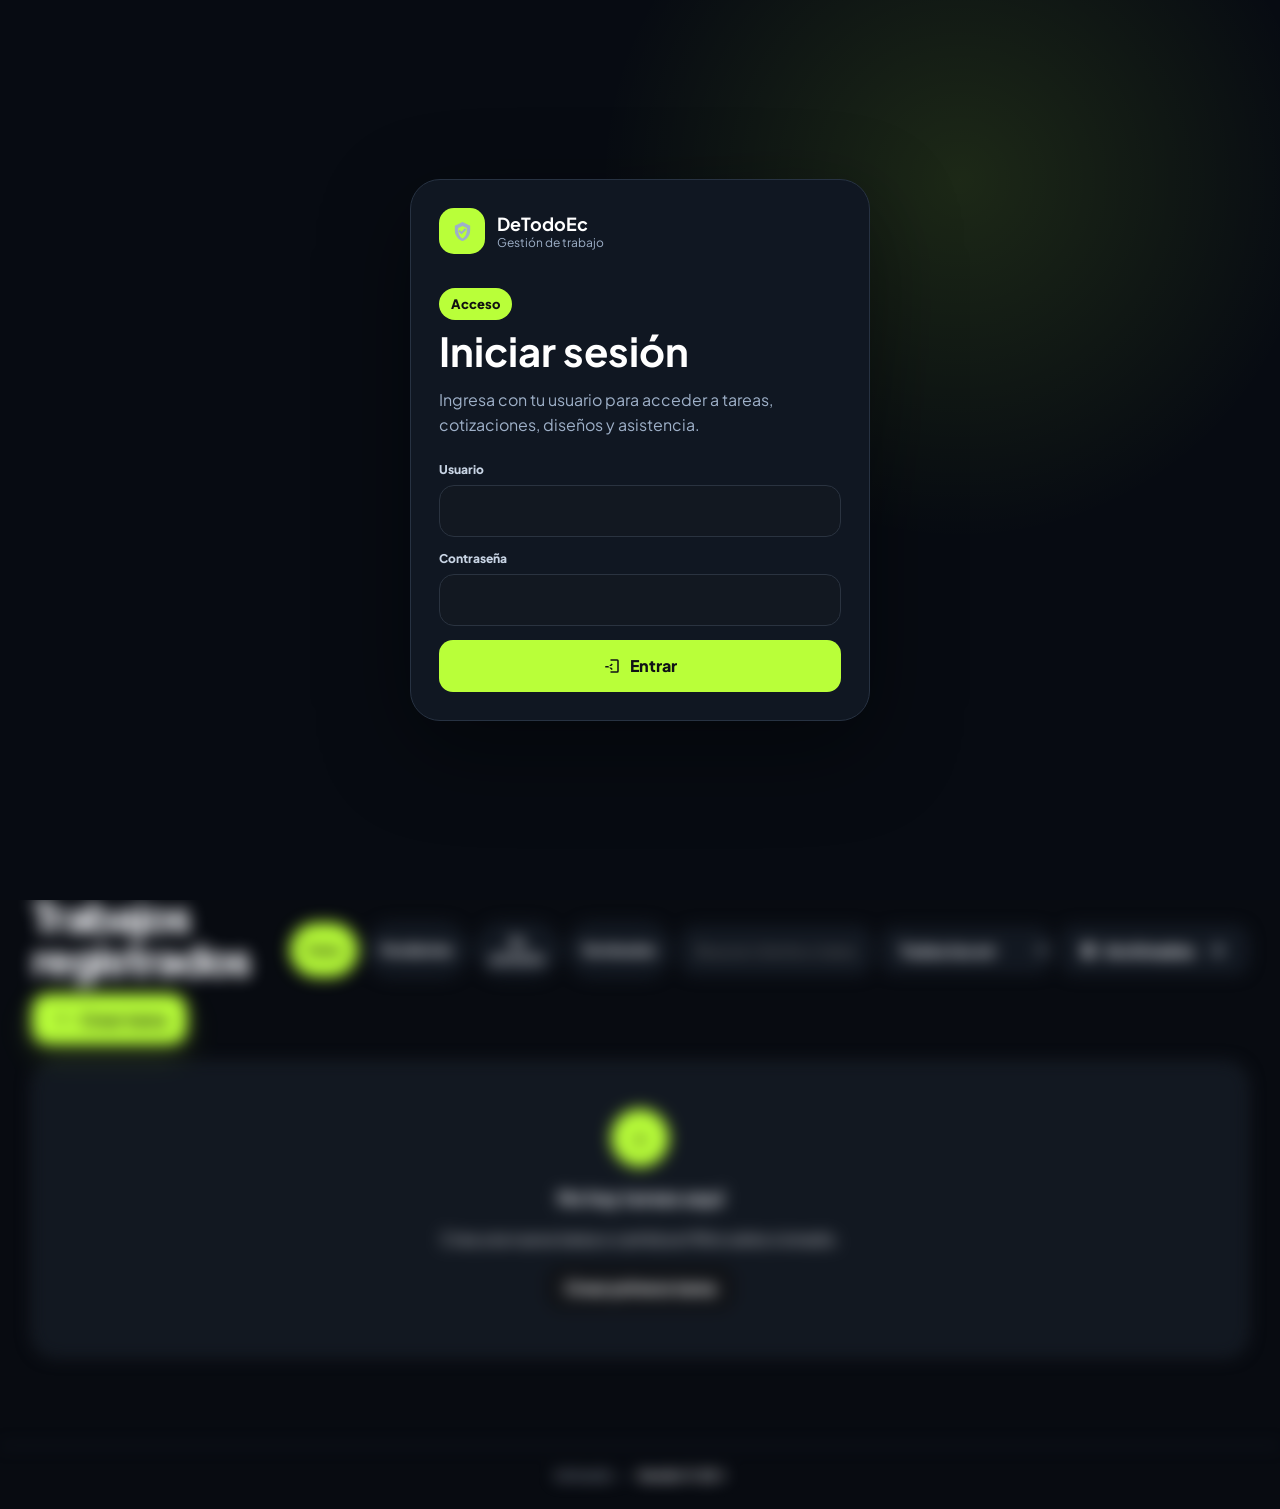
==== commit 3b4e71d6: "Add files via upload" ====
--- a/index.html
+++ b/index.html
@@ -9,7 +9,7 @@
   <link rel="preconnect" href="https://fonts.gstatic.com" crossorigin>
   <link href="https://fonts.googleapis.com/css2?family=Plus+Jakarta+Sans:wght@400;500;600;700;800&display=swap" rel="stylesheet">
   <link id="dynamicFavicon" rel="icon" href="data:image/svg+xml,%3Csvg xmlns='http://www.w3.org/2000/svg' viewBox='0 0 64 64'%3E%3Crect width='64' height='64' rx='16' fill='%23b9ff39'/%3E%3Cpath d='M18 33l9 9 19-22' fill='none' stroke='%23111' stroke-width='7' stroke-linecap='round' stroke-linejoin='round'/%3E%3C/svg%3E" />
-  <link rel="stylesheet" href="styles.css?v=11.30" />
+  <link rel="stylesheet" href="styles.css?v=11.30.1" />
 </head>
 <body>
   <svg xmlns="http://www.w3.org/2000/svg" style="display:none" aria-hidden="true" focusable="false">
@@ -44,6 +44,7 @@
     <symbol id="icon-calendar" viewBox="0 0 24 24"><path fill="currentColor" d="M7 2h2v2h6V2h2v2h3a2 2 0 0 1 2 2v14a2 2 0 0 1-2 2H4a2 2 0 0 1-2-2V6a2 2 0 0 1 2-2h3V2Zm13 8H4v10h16V10Z"/></symbol>
     <symbol id="icon-dollar" viewBox="0 0 24 24"><path fill="currentColor" d="M11 2h2v2.06c2.83.36 5 2.31 5 4.69h-2c0-1.39-1.79-2.75-4-2.75s-4 1.36-4 2.75c0 1.14.93 1.88 4.31 2.48 3.53.63 5.69 1.76 5.69 4.77 0 2.46-2.17 4.38-5 4.75V22h-2v-2.03C7.99 19.61 5 17.45 5 14.75h2c0 1.65 2.08 3.25 5 3.25s5-1.6 5-3.25c0-1.38-1.02-2.08-4.23-2.66C9.57 11.51 6 10.66 6 7.75c0-2.38 2.17-4.33 5-4.69V2Z"/></symbol>
     <symbol id="icon-wallet" viewBox="0 0 24 24"><path fill="currentColor" d="M3 6a2 2 0 0 1 2-2h12a2 2 0 0 1 2 2v1h1a2 2 0 0 1 2 2v8a3 3 0 0 1-3 3H5a2 2 0 0 1-2-2V6Zm16 3H3v9h16a1 1 0 0 0 1-1v-2h-3a2 2 0 0 1 0-4h3v-1a1 1 0 0 0-1-1Zm1 4h-3v1h3v-1Z"/></symbol>
+    <symbol id="icon-card" viewBox="0 0 24 24"><path fill="currentColor" d="M3 5a2 2 0 0 1 2-2h14a2 2 0 0 1 2 2v14a2 2 0 0 1-2 2H5a2 2 0 0 1-2-2V5Zm2 1v2h14V6H5Zm0 5v7h14v-7H5Zm2 4h5v2H7v-2Z"/></symbol>
     <symbol id="icon-check" viewBox="0 0 24 24"><path fill="currentColor" d="m9 16.17-3.88-3.88L3.7 13.71 9 19l12-12-1.41-1.41z"/></symbol>
     <symbol id="icon-edit" viewBox="0 0 24 24"><path fill="currentColor" d="M4 17.25V20h2.75l8.11-8.11-2.75-2.75L4 17.25Zm13.71-8.04a1 1 0 0 0 0-1.42l-1.5-1.5a1 1 0 0 0-1.42 0l-1.17 1.17 2.75 2.75 1.34-1Z"/></symbol>
     <symbol id="icon-archive" viewBox="0 0 24 24"><path fill="currentColor" d="M3 3h18v4H3V3Zm2 6h14v10a2 2 0 0 1-2 2H7a2 2 0 0 1-2-2V9Zm5 3v2h4v-2h-4Z"/></symbol>
@@ -115,7 +116,6 @@
         <button type="button" class="main-nav-btn" id="navReviews" hidden><svg class="icon"><use href="#icon-bell"></use></svg><span>Revisiones</span><span class="main-review-count" id="mainReviewCount" hidden>0</span></button>
         <button type="button" class="main-nav-btn" id="navDesigns"><svg class="icon"><use href="#icon-library"></use></svg><span>Diseños</span></button>
         <button type="button" class="main-nav-btn main-nav-finance" id="navFinance" hidden><svg class="icon"><use href="#icon-dollar"></use></svg><span>Egresos</span></button>
-        <button type="button" class="main-nav-btn" id="navCards" hidden><svg class="icon"><use href="#icon-card"></use></svg><span>Tarjetas</span></button>
       </nav>
 
       <div class="topbar-actions">
@@ -610,6 +610,7 @@
           </form>
           <div class="cards-admin-list-wrap">
             <div class="cards-admin-summary"><div><span>Tarjetas activas</span><strong id="cardsAdminCount">0</strong></div><div><span>Total mensual</span><strong id="cardsAdminMonthly">$0,00</strong></div></div>
+            <div class="cards-filter-bar"><div class="cards-filter-search"><svg class="icon"><use href="#icon-search"></use></svg><input id="cardsAdminSearch" type="search" placeholder="Buscar tarjeta o titular..." /></div><select id="cardsAdminStatusFilter"><option value="all">Todas</option><option value="pending">Con cuotas pendientes</option><option value="paid">Pagadas</option></select></div>
             <div id="cardsAdminList" class="cards-admin-list"></div>
           </div>
         </div>
@@ -643,7 +644,7 @@
     <footer class="app-version-footer" aria-label="Versión de la aplicación">
       <span>DeTodoEc</span>
       <span class="version-separator">•</span>
-      <strong>Versión 11.30</strong>
+      <strong>Versión 11.30.1</strong>
     </footer>
   </div>
 
@@ -1143,6 +1144,7 @@
             <article class="admin-tool-card" data-admin-category="general" data-admin-search="roles permisos acceso seguridad"><button type="button" class="admin-tool-open admin-nav-btn" data-admin-target="roles"><span class="admin-tool-icon"><svg class="icon"><use href="#icon-shield"></use></svg></span><span class="admin-tool-copy"><strong>Roles y permisos</strong><small>Controla qué puede ver y hacer cada rol.</small></span><span class="admin-open-arrow">›</span></button></article>
             <article class="admin-tool-card" data-admin-category="general" data-admin-search="check-in asistencia horas trabajadores entrada salida"><button type="button" class="admin-tool-open admin-nav-btn" data-admin-target="checkin"><span class="admin-tool-icon"><svg class="icon"><use href="#icon-clock"></use></svg></span><span class="admin-tool-copy"><strong>Check-in y horas</strong><small>Entradas, salidas y horas acumuladas.</small></span><span class="admin-open-arrow">›</span></button></article>
             <article class="admin-tool-card" data-admin-category="general" data-admin-search="calendario pagos vencimientos agua luz internet servicios"><button type="button" class="admin-tool-open admin-nav-btn" data-admin-target="calendario"><span class="admin-tool-icon"><svg class="icon"><use href="#icon-calendar"></use></svg></span><span class="admin-tool-copy"><strong>Calendario de pagos</strong><small>Servicios, gastos y fechas de vencimiento.</small></span><span class="admin-open-arrow">›</span></button></article>
+            <article class="admin-tool-card" data-admin-category="general" data-admin-search="tarjetas crédito cuotas pagos bancos"><button type="button" class="admin-tool-open" id="adminCardsTool"><span class="admin-tool-icon"><svg class="icon"><use href="#icon-card"></use></svg></span><span class="admin-tool-copy"><strong>Tarjetas</strong><small>Administra tarjetas, cuotas, vencimientos y pagos.</small></span><span class="admin-open-arrow">›</span></button></article>
             <article class="admin-tool-card admin-tool-card-goals" data-admin-category="general" data-admin-search="metas ventas transacciones historial bancos objetivos"><button type="button" class="admin-tool-open admin-nav-btn" data-admin-target="metas"><span class="admin-tool-icon"><svg class="icon"><use href="#icon-target"></use></svg></span><span class="admin-tool-copy"><strong>Metas</strong><small>Objetivos mensuales de ventas y transacciones.</small></span><span class="admin-open-arrow">›</span></button><div class="admin-tool-shortcuts"><button type="button" data-goals-subtarget="editor">Editor</button><button type="button" data-goals-subtarget="history">Historial</button><button type="button" data-goals-subtarget="banks">Bancos</button></div></article>
             <article class="admin-tool-card" data-admin-category="caja" data-admin-search="revisiones cierre caja aprobadas rechazadas pendientes"><button type="button" class="admin-tool-open admin-nav-btn admin-review-nav" data-admin-target="revisiones"><span class="admin-tool-icon"><svg class="icon"><use href="#icon-bell"></use></svg></span><span class="admin-tool-copy"><strong>Revisiones</strong><small>Pendientes, aprobadas y rechazadas.</small></span><span class="admin-tool-badge admin-review-count" hidden>0</span><span class="admin-open-arrow">›</span></button></article>
             <article class="admin-tool-card" data-admin-category="caja" data-admin-search="bancos cuentas cnb colores iconos parámetros"><button type="button" class="admin-tool-open admin-nav-btn" data-admin-target="bancos"><span class="admin-tool-icon"><svg class="icon"><use href="#icon-wallet"></use></svg></span><span class="admin-tool-copy"><strong>Bancos</strong><small>Nombres, iconos, colores y parámetros.</small></span><span class="admin-open-arrow">›</span></button></article>
@@ -1732,6 +1734,7 @@
               <div class="finance-calendar-shell">
                 <div class="finance-calendar-head"><div><span class="eyebrow">Tarjetas</span><h4>Cuotas por pagar</h4><p>Cualquier usuario puede registrar el pago. El administrador deberá aprobarlo en Revisiones.</p></div></div>
                 <div class="finance-calendar-summary"><article><span>Pendientes</span><strong id="financeCardsPendingTotal">0</strong></article><article><span>Valor pendiente</span><strong id="financeCardsPendingAmount">$0,00</strong></article><article><span>Pagadas</span><strong id="financeCardsPaidTotal">0</strong></article></div>
+                <div class="cards-filter-bar cards-filter-bar-finance"><div class="cards-filter-search"><svg class="icon"><use href="#icon-search"></use></svg><input id="financeCardsSearch" type="search" placeholder="Buscar tarjeta..." /></div><select id="financeCardsStatusFilter"><option value="all">Todas las cuotas</option><option value="pending">Pendientes</option><option value="paid">Pagadas</option></select></div>
                 <div class="finance-calendar-list" id="financeCardsList"></div>
                 <div class="finance-admin-empty" id="financeCardsEmpty" hidden>No hay cuotas de tarjetas registradas.</div>
               </div>
@@ -1768,6 +1771,22 @@
     </div>
   </section>
 
+  <dialog id="cardDetailDialog" class="card-detail-dialog">
+    <div class="card-detail-shell">
+      <div class="card-detail-head"><div><span class="eyebrow">Tarjeta</span><h2 id="cardDetailTitle">Detalle de tarjeta</h2></div><button type="button" class="icon-btn square" id="closeCardDetail" aria-label="Cerrar">×</button></div>
+      <div id="cardDetailVisual"></div>
+      <div class="card-detail-grid">
+        <article><span>Titular</span><strong id="cardDetailHolder">—</strong></article>
+        <article><span>Terminación</span><strong id="cardDetailLast4">••••</strong></article>
+        <article><span>Caducidad</span><strong id="cardDetailExpiry">—</strong></article>
+        <article><span>Cuota mensual</span><strong id="cardDetailMonthly">$0,00</strong></article>
+        <article><span>Cuotas</span><strong id="cardDetailInstallments">0/0</strong></article>
+        <article><span>Próximo pago</span><strong id="cardDetailNextDue">—</strong></article>
+      </div>
+      <div class="card-detail-info"><span>Información</span><p id="cardDetailInfo">—</p></div>
+    </div>
+  </dialog>
+
   <dialog id="openingAlertDialog" class="cuadre-review-dialog">
     <form method="dialog" class="cuadre-review-shell">
       <div class="cuadre-review-head">
@@ -1831,6 +1850,6 @@
     </article>
   </template>
 
-  <script src="app.js?v=11.30"></script>
+  <script src="app.js?v=11.30.1"></script>
 </body>
 </html>
--- a/styles.css
+++ b/styles.css
@@ -8706,3 +8706,30 @@
    V11.30 · Tarjetas y cuotas
    ========================================================= */
 .home-cards-widget{margin-top:16px;border:1px solid var(--line);border-radius:20px;background:var(--surface);padding:14px 16px}.home-cards-widget-head{display:flex;align-items:end;justify-content:space-between;gap:14px;margin-bottom:12px}.home-cards-widget-head h2{margin:3px 0 2px;font-size:19px}.home-cards-widget-head p{margin:0;color:var(--muted);font-size:10px}.home-cards-widget-summary{text-align:right}.home-cards-widget-summary span{display:block;font-size:8px;color:var(--muted);text-transform:uppercase;font-weight:800}.home-cards-widget-summary strong{font-size:16px}.home-cards-carousel{display:flex;gap:12px;overflow-x:auto;padding-bottom:3px;scrollbar-width:thin}.payment-card-widget,.payment-card-preview{--card1:#263f67;--card2:#586a88;position:relative;min-width:290px;width:290px;height:166px;border-radius:18px;padding:17px;color:white;background:linear-gradient(115deg,var(--card1) 0 48%,color-mix(in srgb,var(--card1) 72%,var(--card2)) 48% 73%,var(--card2) 73%);overflow:hidden;box-shadow:0 12px 28px rgba(0,0,0,.17)}.payment-card-widget:after,.payment-card-preview:after{content:"";position:absolute;right:-25px;bottom:-45px;width:140px;height:140px;border:1px solid rgba(255,255,255,.12);border-radius:50%}.payment-card-top{display:flex;justify-content:space-between;align-items:center;gap:10px}.payment-card-top strong{font-size:15px}.payment-card-top span{font-size:8px;opacity:.78}.payment-card-number{margin-top:24px;font-size:20px;letter-spacing:.12em;font-weight:800}.payment-card-bottom{position:absolute;left:17px;right:17px;bottom:15px;display:flex;justify-content:space-between;gap:10px}.payment-card-bottom small{display:block;font-size:6px;opacity:.72;text-transform:uppercase}.payment-card-bottom strong{display:block;margin-top:2px;font-size:9px}.payment-card-meta{margin-left:auto;min-width:150px}.payment-card-progress{margin-top:10px;height:5px;border-radius:999px;background:rgba(255,255,255,.18);overflow:hidden}.payment-card-progress span{display:block;height:100%;background:white;border-radius:999px}.card-reveal-btn{width:28px;height:28px;display:grid;place-items:center;border:1px solid rgba(255,255,255,.28);border-radius:9px;background:rgba(0,0,0,.12);color:white;cursor:pointer}.card-reveal-btn .icon{width:14px;height:14px}.cards-page-head{display:flex;align-items:center;justify-content:space-between;gap:16px;margin-bottom:14px}.cards-page-head h1{margin:3px 0;font-size:28px}.cards-page-head p{margin:0;color:var(--muted)}.cards-admin-layout{display:grid;grid-template-columns:minmax(420px,.85fr) minmax(0,1.15fr);gap:14px}.card-admin-form,.cards-admin-list-wrap{border:1px solid var(--line);border-radius:18px;background:var(--surface);padding:15px}.card-admin-form-head{display:flex;align-items:center;justify-content:space-between;margin-bottom:12px}.card-admin-form-head h3{margin:2px 0}.card-admin-grid{display:grid;grid-template-columns:1fr 1fr;gap:10px}.card-admin-grid label{display:flex;flex-direction:column;gap:6px;font-size:9px;font-weight:800;color:var(--muted)}.card-admin-grid input{width:100%;min-height:42px}.card-admin-preview-wrap{margin-top:12px}.card-admin-preview-wrap>span{display:block;margin-bottom:7px;font-size:8px;color:var(--muted);font-weight:800;text-transform:uppercase}.card-admin-preview-wrap .payment-card-preview{min-width:0;width:100%;max-width:390px}.card-admin-actions{display:flex;justify-content:flex-end;gap:8px;margin-top:12px}.cards-admin-summary{display:grid;grid-template-columns:1fr 1fr;gap:8px;margin-bottom:10px}.cards-admin-summary>div{border:1px solid var(--line);border-radius:12px;padding:10px;background:var(--surface-2)}.cards-admin-summary span{display:block;font-size:8px;color:var(--muted)}.cards-admin-summary strong{display:block;margin-top:3px;font-size:18px}.cards-admin-list{display:flex;flex-direction:column;gap:8px}.cards-admin-row{display:grid;grid-template-columns:56px minmax(0,1fr) auto;gap:10px;align-items:center;border:1px solid var(--line);border-radius:13px;padding:10px;background:var(--surface-2)}.cards-admin-swatch{width:52px;height:34px;border-radius:8px;background:linear-gradient(115deg,var(--c1),var(--c2));border:1px solid rgba(255,255,255,.12)}.cards-admin-copy strong{display:block;font-size:11px}.cards-admin-copy small{display:block;margin-top:2px;font-size:7px;color:var(--muted)}.cards-admin-actions-row{display:flex;gap:6px}.cards-admin-actions-row button{min-height:34px;padding:0 9px;border:1px solid var(--line);border-radius:9px;background:var(--surface);color:var(--ink);cursor:pointer}.finance-card-row{display:grid;grid-template-columns:48px minmax(0,1fr) auto auto;gap:10px;align-items:center;padding:11px;border:1px solid var(--line);border-radius:13px;background:var(--surface)}.finance-card-icon{width:44px;height:32px;border-radius:8px;background:linear-gradient(115deg,var(--c1),var(--c2))}.finance-card-copy strong{display:block;font-size:10px}.finance-card-copy small{display:block;font-size:7px;color:var(--muted);margin-top:2px}.finance-card-due{text-align:right}.finance-card-due strong{display:block;font-size:10px}.finance-card-due small{font-size:7px;color:var(--muted)}.finance-card-pay{min-height:34px;padding:0 10px;border:0;border-radius:9px;background:var(--accent);color:#10150c;font-size:8px;font-weight:900;cursor:pointer}.card-status-pill{display:inline-flex;padding:4px 7px;border-radius:999px;font-size:7px;font-weight:900}.card-status-pill.paid{background:rgba(84,227,142,.13);color:#54e38e}.card-status-pill.pending{background:rgba(255,188,79,.13);color:#ffbc4f}.card-status-pill.review{background:rgba(121,166,255,.13);color:#79a6ff}@media(max-width:1050px){.cards-admin-layout{grid-template-columns:1fr}.card-admin-grid{grid-template-columns:1fr 1fr}}@media(max-width:680px){.card-admin-grid{grid-template-columns:1fr}.payment-card-widget{min-width:260px;width:260px}.finance-card-row{grid-template-columns:40px 1fr}.finance-card-due,.finance-card-pay{grid-column:2}}
+
+
+/* V11.30.1 · Tarjetas grandes, detalle y filtros */
+.payment-card-widget{min-width:350px!important;width:350px!important;height:198px!important;padding:20px!important;border-radius:21px!important;cursor:pointer;transition:transform .15s ease,box-shadow .15s ease}
+.payment-card-widget:hover{transform:translateY(-2px);box-shadow:0 16px 36px rgba(0,0,0,.24)}
+.payment-card-widget .payment-card-top strong{font-size:18px!important}
+.payment-card-widget .payment-card-top span{display:none!important}
+.payment-card-widget .payment-card-number{margin-top:42px!important;font-size:23px!important;letter-spacing:.15em!important}
+.payment-card-widget .payment-card-progress,.payment-card-widget .payment-card-meta{display:none!important}
+.payment-card-widget .payment-card-bottom{left:20px!important;right:20px!important;bottom:18px!important;justify-content:flex-start!important;gap:42px!important}
+.payment-card-widget .payment-card-bottom>div:first-child{display:none!important}
+.payment-card-widget .payment-card-bottom small{font-size:7px!important}
+.payment-card-widget .payment-card-bottom strong{font-size:11px!important}
+.card-reveal-btn{position:relative;z-index:4}
+.cards-filter-bar{display:grid;grid-template-columns:minmax(0,1fr) 190px;gap:8px;margin:0 0 10px}
+.cards-filter-search{display:flex;align-items:center;gap:8px;min-height:40px;padding:0 11px;border:1px solid var(--line);border-radius:11px;background:var(--surface-2)}
+.cards-filter-search .icon{width:14px;height:14px;color:var(--muted)}
+.cards-filter-search input{width:100%;border:0!important;background:transparent!important;outline:0!important;min-height:38px!important;padding:0!important}
+.cards-filter-bar select{min-height:40px;border-radius:11px;background:var(--surface-2);border:1px solid var(--line);color:var(--ink);padding:0 10px}
+.card-detail-dialog{border:0;padding:0;background:transparent;color:var(--ink);width:min(94vw,680px)}
+.card-detail-dialog::backdrop{background:rgba(0,0,0,.72);backdrop-filter:blur(4px)}
+.card-detail-shell{border:1px solid var(--line);border-radius:20px;background:var(--surface);padding:18px;box-shadow:0 28px 80px rgba(0,0,0,.45)}
+.card-detail-head{display:flex;align-items:center;justify-content:space-between;gap:12px;margin-bottom:14px}.card-detail-head h2{margin:4px 0 0;font-size:22px}
+.card-detail-visual{height:175px;border-radius:18px;padding:20px;color:#fff;background:linear-gradient(115deg,var(--card1),var(--card2));display:flex;flex-direction:column;justify-content:space-between;overflow:hidden;position:relative}.card-detail-visual:after{content:"";position:absolute;right:-25px;bottom:-45px;width:150px;height:150px;border-radius:50%;border:1px solid rgba(255,255,255,.14)}.card-detail-visual strong{font-size:20px}.card-detail-visual .card-detail-number{font-size:23px;letter-spacing:.12em;font-weight:900}.card-detail-visual small{font-size:9px;opacity:.8}
+.card-detail-grid{display:grid;grid-template-columns:repeat(3,minmax(0,1fr));gap:8px;margin-top:12px}.card-detail-grid article,.card-detail-info{border:1px solid var(--line);border-radius:12px;background:var(--surface-2);padding:10px}.card-detail-grid span,.card-detail-info span{display:block;font-size:8px;text-transform:uppercase;color:var(--muted);font-weight:900}.card-detail-grid strong{display:block;margin-top:4px;font-size:12px}.card-detail-info{margin-top:8px}.card-detail-info p{margin:4px 0 0;font-size:11px}
+.admin-tool-icon .icon[href="#icon-card"],.finance-admin-tabs .icon{display:block}
+@media(max-width:700px){.payment-card-widget{min-width:300px!important;width:300px!important}.cards-filter-bar{grid-template-columns:1fr}.card-detail-grid{grid-template-columns:1fr 1fr}}
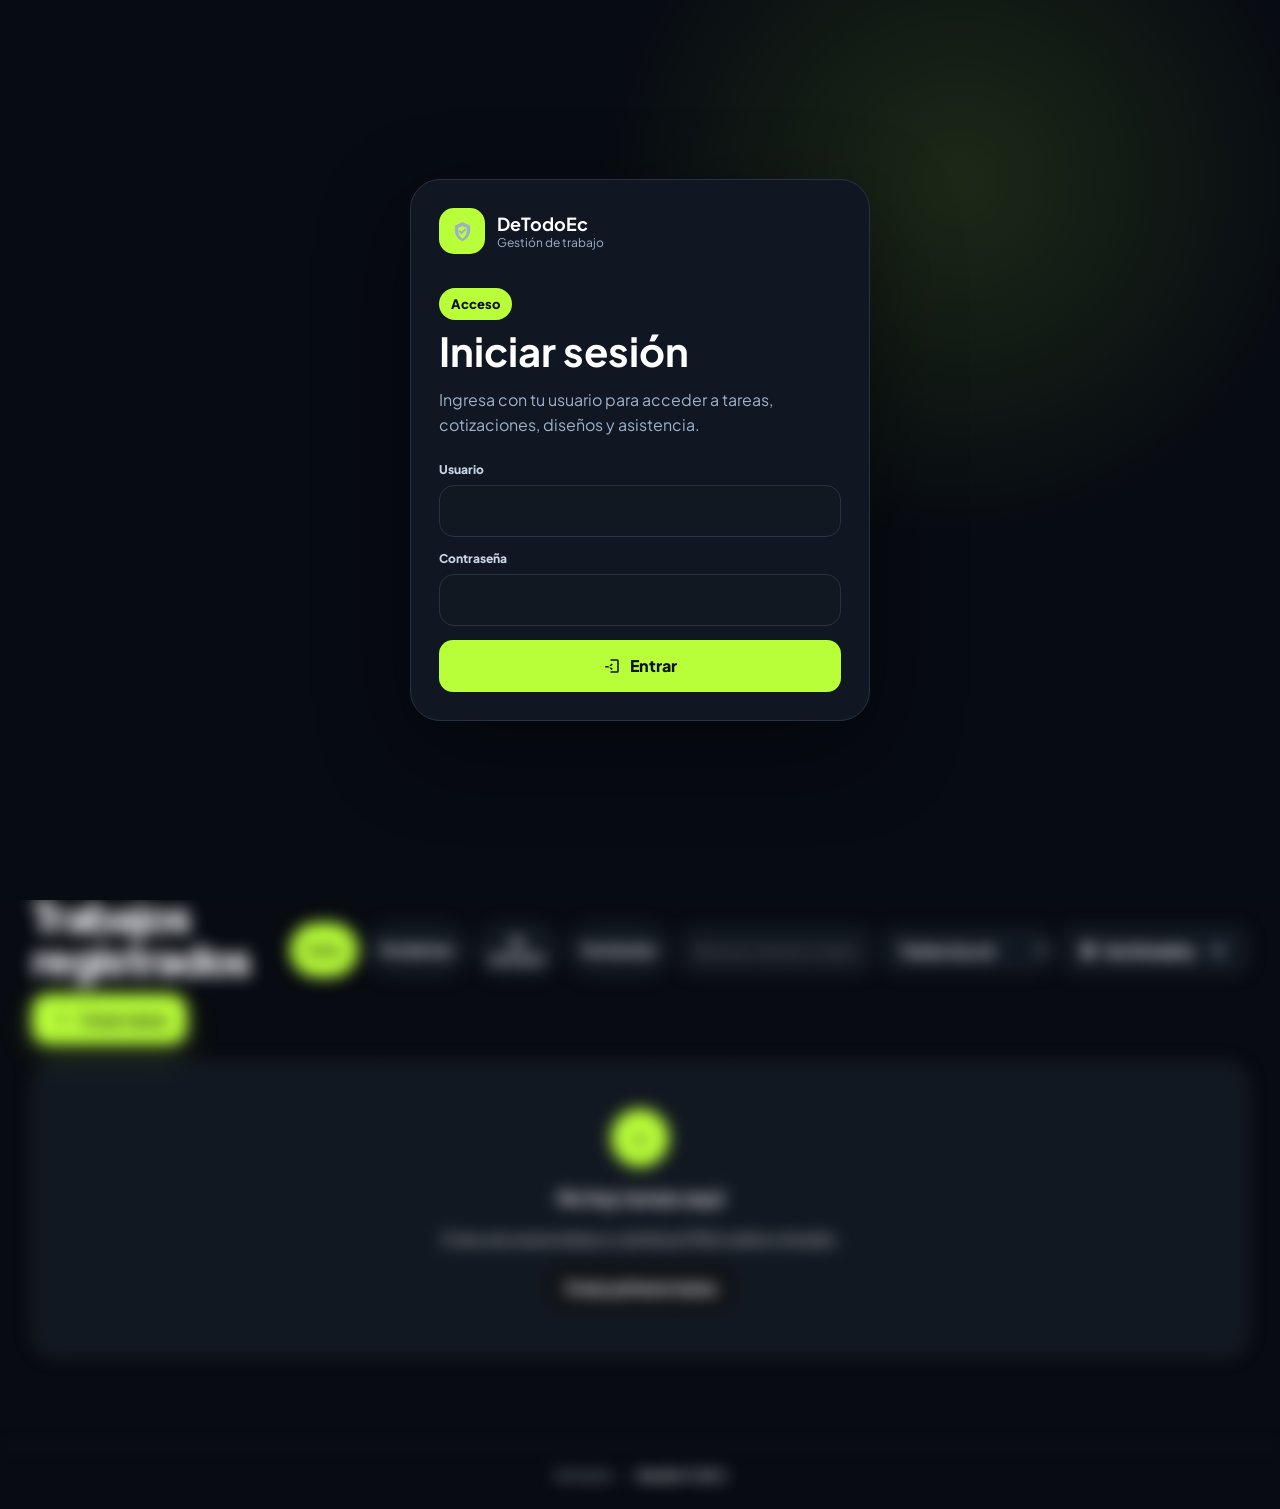
==== commit 5629a776: "Add files via upload" ====
--- a/index.html
+++ b/index.html
@@ -9,7 +9,7 @@
   <link rel="preconnect" href="https://fonts.gstatic.com" crossorigin>
   <link href="https://fonts.googleapis.com/css2?family=Plus+Jakarta+Sans:wght@400;500;600;700;800&display=swap" rel="stylesheet">
   <link id="dynamicFavicon" rel="icon" href="data:image/svg+xml,%3Csvg xmlns='http://www.w3.org/2000/svg' viewBox='0 0 64 64'%3E%3Crect width='64' height='64' rx='16' fill='%23b9ff39'/%3E%3Cpath d='M18 33l9 9 19-22' fill='none' stroke='%23111' stroke-width='7' stroke-linecap='round' stroke-linejoin='round'/%3E%3C/svg%3E" />
-  <link rel="stylesheet" href="styles.css?v=11.30.1" />
+  <link rel="stylesheet" href="styles.css?v=11.30.2" />
 </head>
 <body>
   <svg xmlns="http://www.w3.org/2000/svg" style="display:none" aria-hidden="true" focusable="false">
@@ -591,13 +591,15 @@
         </div>
         <div class="cards-admin-layout">
           <form id="cardAdminForm" class="card-admin-form" hidden>
-            <input type="hidden" id="cardAdminId" />
+            <input type="hidden" id="cardAdminId" /><input type="hidden" id="cardName" />
             <div class="card-admin-form-head"><div><span class="eyebrow">Tarjeta</span><h3 id="cardAdminFormTitle">Nueva tarjeta</h3></div><button type="button" class="icon-btn" id="closeCardAdminForm">×</button></div>
             <div class="card-admin-grid">
-              <label>Nombre de la tarjeta<input id="cardName" maxlength="60" required placeholder="Ej. Visa Banco Guayaquil" /></label>
-              <label>Titular<input id="cardHolder" maxlength="80" required placeholder="Nombre del titular" /></label>
+              <label>Banco<select id="cardBank" required><option value="">Seleccionar banco</option><option>Banco Guayaquil</option><option>Banco Pichincha</option><option>Banco Bolivariano</option><option>Banco del Austro</option><option>Banco Produbanco</option><option>Banco Pacifico</option></select></label>
+              <label>Nombre / titular<input id="cardHolder" maxlength="80" required placeholder="Nombre del titular" /></label>
               <label>Últimos 4 dígitos<input id="cardLast4" inputmode="numeric" maxlength="4" pattern="[0-9]{4}" required placeholder="7223" /></label>
-              <label>Caducidad<input id="cardExpiry" maxlength="5" required placeholder="03/26" /></label>
+              <label>Caducidad<input id="cardExpiry" maxlength="5" required placeholder="03/28" /></label>
+              <label class="card-logo-upload-label">Logo del banco<input id="cardBankLogo" type="file" accept="image/png,image/jpeg,image/webp" /><small>PNG, JPG o WEBP</small></label>
+              <input id="cardBankLogoUrl" type="hidden" />
               <label>Valor mensual<input id="cardMonthlyAmount" type="number" min="0.01" step="0.01" required placeholder="0.00" /></label>
               <label>Meses diferidos<input id="cardInstallments" type="number" min="1" max="60" step="1" required value="1" /></label>
               <label>Primera fecha de pago<input id="cardFirstDue" type="date" required /></label>
@@ -610,7 +612,7 @@
           </form>
           <div class="cards-admin-list-wrap">
             <div class="cards-admin-summary"><div><span>Tarjetas activas</span><strong id="cardsAdminCount">0</strong></div><div><span>Total mensual</span><strong id="cardsAdminMonthly">$0,00</strong></div></div>
-            <div class="cards-filter-bar"><div class="cards-filter-search"><svg class="icon"><use href="#icon-search"></use></svg><input id="cardsAdminSearch" type="search" placeholder="Buscar tarjeta o titular..." /></div><select id="cardsAdminStatusFilter"><option value="all">Todas</option><option value="pending">Con cuotas pendientes</option><option value="paid">Pagadas</option></select></div>
+            <div class="cards-filter-bar cards-filter-bar-three"><div class="cards-filter-search"><svg class="icon"><use href="#icon-search"></use></svg><input id="cardsAdminSearch" type="search" placeholder="Buscar titular o terminación..." /></div><select id="cardsAdminBankFilter"><option value="all">Todos los bancos</option><option>Banco Guayaquil</option><option>Banco Pichincha</option><option>Banco Bolivariano</option><option>Banco del Austro</option><option>Banco Produbanco</option><option>Banco Pacifico</option></select><select id="cardsAdminStatusFilter"><option value="all">Todas</option><option value="pending">Con cuotas pendientes</option><option value="paid">Pagadas</option></select></div>
             <div id="cardsAdminList" class="cards-admin-list"></div>
           </div>
         </div>
@@ -644,7 +646,7 @@
     <footer class="app-version-footer" aria-label="Versión de la aplicación">
       <span>DeTodoEc</span>
       <span class="version-separator">•</span>
-      <strong>Versión 11.30.1</strong>
+      <strong>Versión 11.30.2</strong>
     </footer>
   </div>
 
@@ -1734,7 +1736,7 @@
               <div class="finance-calendar-shell">
                 <div class="finance-calendar-head"><div><span class="eyebrow">Tarjetas</span><h4>Cuotas por pagar</h4><p>Cualquier usuario puede registrar el pago. El administrador deberá aprobarlo en Revisiones.</p></div></div>
                 <div class="finance-calendar-summary"><article><span>Pendientes</span><strong id="financeCardsPendingTotal">0</strong></article><article><span>Valor pendiente</span><strong id="financeCardsPendingAmount">$0,00</strong></article><article><span>Pagadas</span><strong id="financeCardsPaidTotal">0</strong></article></div>
-                <div class="cards-filter-bar cards-filter-bar-finance"><div class="cards-filter-search"><svg class="icon"><use href="#icon-search"></use></svg><input id="financeCardsSearch" type="search" placeholder="Buscar tarjeta..." /></div><select id="financeCardsStatusFilter"><option value="all">Todas las cuotas</option><option value="pending">Pendientes</option><option value="paid">Pagadas</option></select></div>
+                <div class="cards-filter-bar cards-filter-bar-finance cards-filter-bar-three"><div class="cards-filter-search"><svg class="icon"><use href="#icon-search"></use></svg><input id="financeCardsSearch" type="search" placeholder="Buscar tarjeta..." /></div><select id="financeCardsBankFilter"><option value="all">Todos los bancos</option><option>Banco Guayaquil</option><option>Banco Pichincha</option><option>Banco Bolivariano</option><option>Banco del Austro</option><option>Banco Produbanco</option><option>Banco Pacifico</option></select><select id="financeCardsStatusFilter"><option value="all">Todas las cuotas</option><option value="pending">Pendientes</option><option value="paid">Pagadas</option></select></div>
                 <div class="finance-calendar-list" id="financeCardsList"></div>
                 <div class="finance-admin-empty" id="financeCardsEmpty" hidden>No hay cuotas de tarjetas registradas.</div>
               </div>
@@ -1850,6 +1852,6 @@
     </article>
   </template>
 
-  <script src="app.js?v=11.30.1"></script>
+  <script src="app.js?v=11.30.2"></script>
 </body>
 </html>
--- a/styles.css
+++ b/styles.css
@@ -8733,3 +8733,11 @@
 .card-detail-grid{display:grid;grid-template-columns:repeat(3,minmax(0,1fr));gap:8px;margin-top:12px}.card-detail-grid article,.card-detail-info{border:1px solid var(--line);border-radius:12px;background:var(--surface-2);padding:10px}.card-detail-grid span,.card-detail-info span{display:block;font-size:8px;text-transform:uppercase;color:var(--muted);font-weight:900}.card-detail-grid strong{display:block;margin-top:4px;font-size:12px}.card-detail-info{margin-top:8px}.card-detail-info p{margin:4px 0 0;font-size:11px}
 .admin-tool-icon .icon[href="#icon-card"],.finance-admin-tabs .icon{display:block}
 @media(max-width:700px){.payment-card-widget{min-width:300px!important;width:300px!important}.cards-filter-bar{grid-template-columns:1fr}.card-detail-grid{grid-template-columns:1fr 1fr}}
+
+
+/* V11.30.2 · bancos, logos y datos visibles de tarjeta */
+.card-admin-grid select{width:100%;min-height:42px;border:1px solid var(--line);border-radius:11px;background:var(--surface-2);color:var(--ink);padding:0 10px}
+.card-logo-upload-label small{font-size:7px;color:var(--muted)}
+.cards-filter-bar-three{grid-template-columns:minmax(0,1fr) 210px 190px!important}
+.payment-card-bank-head{display:flex;align-items:center;gap:10px;min-width:0}.payment-card-bank-logo{width:32px;height:32px;border-radius:8px;object-fit:contain;background:rgba(255,255,255,.92);padding:4px;flex:0 0 32px}.payment-card-bank-logo.fallback{display:grid;place-items:center;background:rgba(255,255,255,.14);color:white;padding:0}.payment-card-bank-logo.fallback .icon{width:18px;height:18px}.payment-card-bank-head strong{white-space:nowrap;overflow:hidden;text-overflow:ellipsis}.payment-card-holder{min-width:0}.payment-card-holder strong{max-width:190px;white-space:nowrap;overflow:hidden;text-overflow:ellipsis}.cards-admin-swatch,.finance-card-icon{display:grid;place-items:center;overflow:hidden;color:white}.cards-admin-swatch img,.finance-card-icon img{max-width:80%;max-height:80%;object-fit:contain}.cards-admin-swatch .icon,.finance-card-icon .icon{width:18px;height:18px}.card-detail-bank-head{display:flex;align-items:center;gap:10px}.card-detail-bank-head img{width:38px;height:38px;border-radius:9px;background:white;object-fit:contain;padding:4px}.card-detail-bank-head .icon{width:28px;height:28px}.card-detail-mini{display:flex;justify-content:space-between;gap:15px;margin-top:28px;font-size:11px}.card-detail-number{margin-top:24px!important;font-size:21px!important;letter-spacing:.13em}
+@media(max-width:850px){.cards-filter-bar-three{grid-template-columns:1fr!important}}
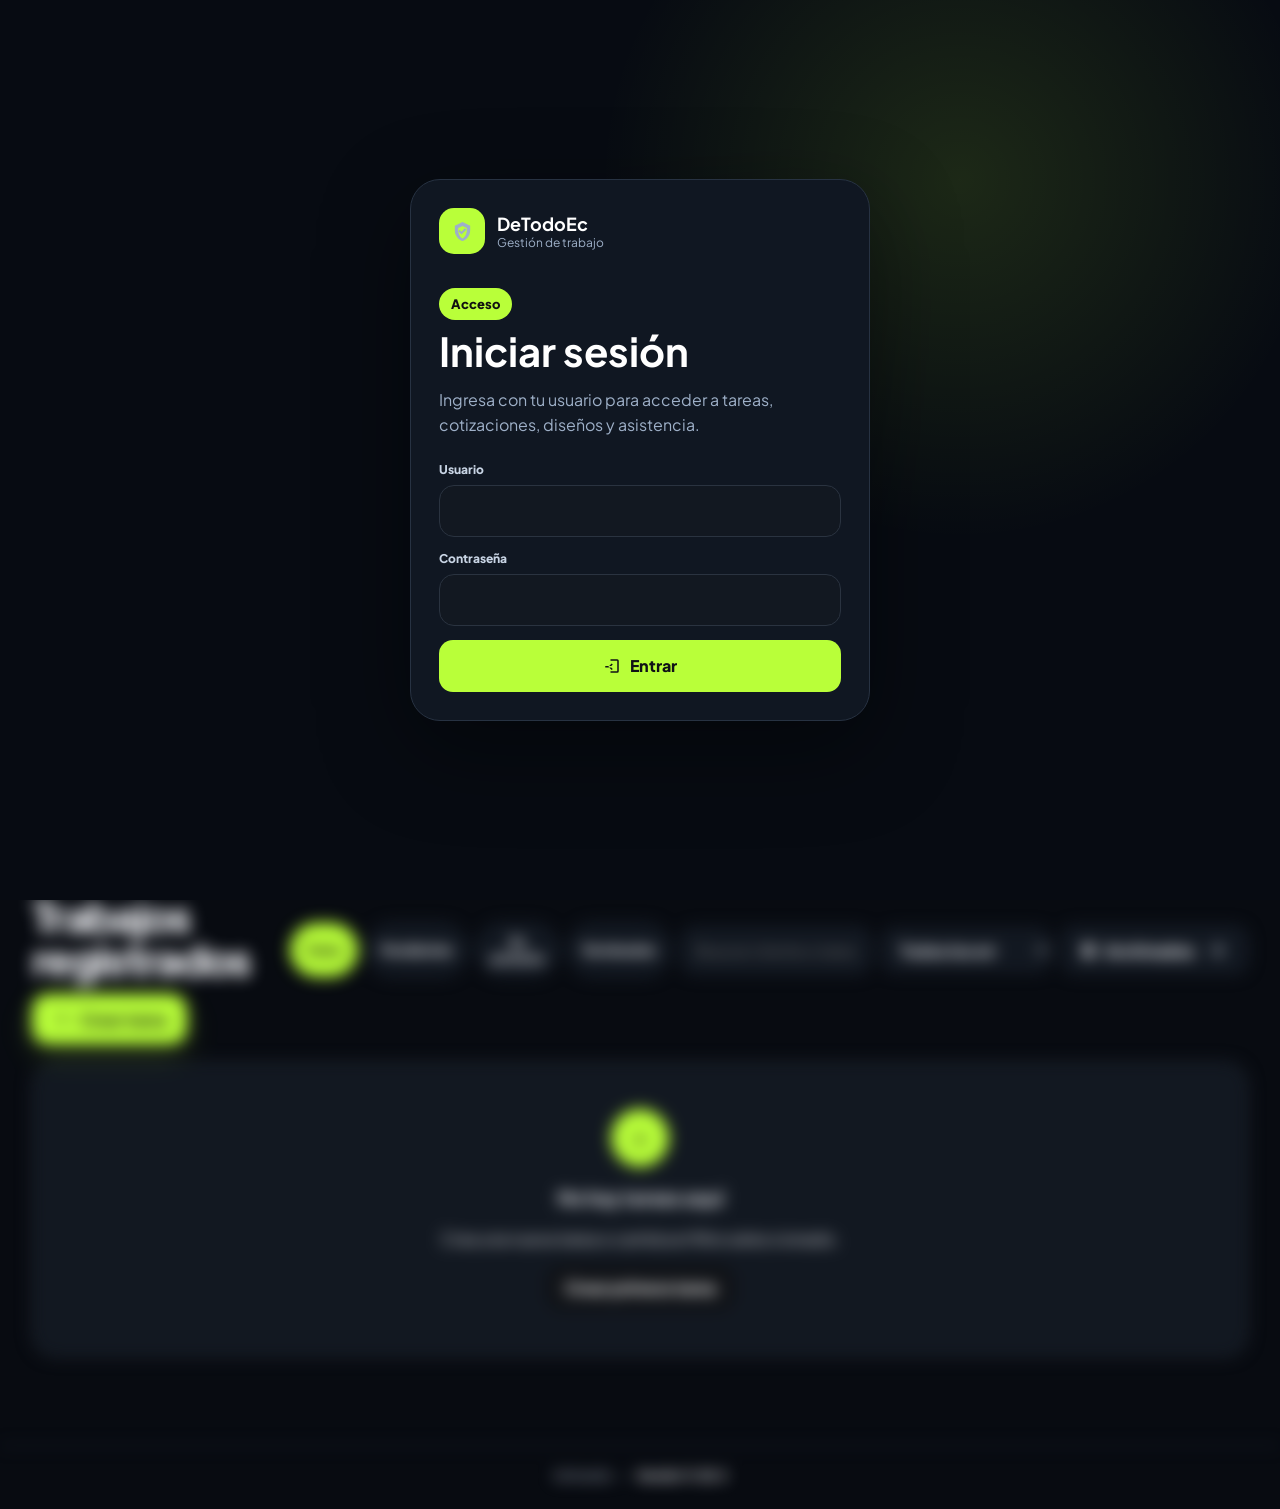
==== commit f03af19d: "Add files via upload" ====
--- a/index.html
+++ b/index.html
@@ -9,7 +9,7 @@
   <link rel="preconnect" href="https://fonts.gstatic.com" crossorigin>
   <link href="https://fonts.googleapis.com/css2?family=Plus+Jakarta+Sans:wght@400;500;600;700;800&display=swap" rel="stylesheet">
   <link id="dynamicFavicon" rel="icon" href="data:image/svg+xml,%3Csvg xmlns='http://www.w3.org/2000/svg' viewBox='0 0 64 64'%3E%3Crect width='64' height='64' rx='16' fill='%23b9ff39'/%3E%3Cpath d='M18 33l9 9 19-22' fill='none' stroke='%23111' stroke-width='7' stroke-linecap='round' stroke-linejoin='round'/%3E%3C/svg%3E" />
-  <link rel="stylesheet" href="styles.css?v=11.30.2" />
+  <link rel="stylesheet" href="styles.css?v=11.30.3" />
 </head>
 <body>
   <svg xmlns="http://www.w3.org/2000/svg" style="display:none" aria-hidden="true" focusable="false">
@@ -646,7 +646,7 @@
     <footer class="app-version-footer" aria-label="Versión de la aplicación">
       <span>DeTodoEc</span>
       <span class="version-separator">•</span>
-      <strong>Versión 11.30.2</strong>
+      <strong>Versión 11.30.3</strong>
     </footer>
   </div>
 
@@ -1852,6 +1852,6 @@
     </article>
   </template>
 
-  <script src="app.js?v=11.30.2"></script>
+  <script src="app.js?v=11.30.3"></script>
 </body>
 </html>
--- a/styles.css
+++ b/styles.css
@@ -8716,7 +8716,7 @@
 .payment-card-widget .payment-card-number{margin-top:42px!important;font-size:23px!important;letter-spacing:.15em!important}
 .payment-card-widget .payment-card-progress,.payment-card-widget .payment-card-meta{display:none!important}
 .payment-card-widget .payment-card-bottom{left:20px!important;right:20px!important;bottom:18px!important;justify-content:flex-start!important;gap:42px!important}
-.payment-card-widget .payment-card-bottom>div:first-child{display:none!important}
+.payment-card-widget .payment-card-bottom>div:first-child{display:block!important}
 .payment-card-widget .payment-card-bottom small{font-size:7px!important}
 .payment-card-widget .payment-card-bottom strong{font-size:11px!important}
 .card-reveal-btn{position:relative;z-index:4}
@@ -8735,9 +8735,16 @@
 @media(max-width:700px){.payment-card-widget{min-width:300px!important;width:300px!important}.cards-filter-bar{grid-template-columns:1fr}.card-detail-grid{grid-template-columns:1fr 1fr}}
 
 
-/* V11.30.2 · bancos, logos y datos visibles de tarjeta */
+/* V11.30.3 · bancos, logos y datos visibles de tarjeta */
 .card-admin-grid select{width:100%;min-height:42px;border:1px solid var(--line);border-radius:11px;background:var(--surface-2);color:var(--ink);padding:0 10px}
 .card-logo-upload-label small{font-size:7px;color:var(--muted)}
 .cards-filter-bar-three{grid-template-columns:minmax(0,1fr) 210px 190px!important}
-.payment-card-bank-head{display:flex;align-items:center;gap:10px;min-width:0}.payment-card-bank-logo{width:32px;height:32px;border-radius:8px;object-fit:contain;background:rgba(255,255,255,.92);padding:4px;flex:0 0 32px}.payment-card-bank-logo.fallback{display:grid;place-items:center;background:rgba(255,255,255,.14);color:white;padding:0}.payment-card-bank-logo.fallback .icon{width:18px;height:18px}.payment-card-bank-head strong{white-space:nowrap;overflow:hidden;text-overflow:ellipsis}.payment-card-holder{min-width:0}.payment-card-holder strong{max-width:190px;white-space:nowrap;overflow:hidden;text-overflow:ellipsis}.cards-admin-swatch,.finance-card-icon{display:grid;place-items:center;overflow:hidden;color:white}.cards-admin-swatch img,.finance-card-icon img{max-width:80%;max-height:80%;object-fit:contain}.cards-admin-swatch .icon,.finance-card-icon .icon{width:18px;height:18px}.card-detail-bank-head{display:flex;align-items:center;gap:10px}.card-detail-bank-head img{width:38px;height:38px;border-radius:9px;background:white;object-fit:contain;padding:4px}.card-detail-bank-head .icon{width:28px;height:28px}.card-detail-mini{display:flex;justify-content:space-between;gap:15px;margin-top:28px;font-size:11px}.card-detail-number{margin-top:24px!important;font-size:21px!important;letter-spacing:.13em}
+.payment-card-bank-head{display:flex;align-items:center;gap:10px;min-width:0}.payment-card-bank-logo{width:36px;height:36px;border-radius:0;object-fit:contain;background:transparent;padding:0;flex:0 0 36px;filter:drop-shadow(0 1px 2px rgba(0,0,0,.18))}.payment-card-bank-logo.fallback{display:grid;place-items:center;background:rgba(255,255,255,.14);color:white;padding:0}.payment-card-bank-logo.fallback .icon{width:18px;height:18px}.payment-card-bank-head strong{white-space:nowrap;overflow:hidden;text-overflow:ellipsis}.payment-card-holder{min-width:0}.payment-card-holder strong{max-width:190px;white-space:nowrap;overflow:hidden;text-overflow:ellipsis}.cards-admin-swatch,.finance-card-icon{display:grid;place-items:center;overflow:hidden;color:white}.cards-admin-swatch img,.finance-card-icon img{max-width:80%;max-height:80%;object-fit:contain}.cards-admin-swatch .icon,.finance-card-icon .icon{width:18px;height:18px}.card-detail-bank-head{display:flex;align-items:center;gap:10px}.card-detail-bank-head img{width:42px;height:42px;border-radius:0;background:transparent;object-fit:contain;padding:0;filter:drop-shadow(0 1px 2px rgba(0,0,0,.18))}.card-detail-bank-head .icon{width:28px;height:28px}.card-detail-mini{display:flex;justify-content:space-between;gap:15px;margin-top:28px;font-size:11px}.card-detail-number{margin-top:24px!important;font-size:21px!important;letter-spacing:.13em}
 @media(max-width:850px){.cards-filter-bar-three{grid-template-columns:1fr!important}}
+
+/* V11.30.3 · Home tarjetas: titular visible y logos transparentes */
+.payment-card-widget .payment-card-holder{display:block!important;}
+.payment-card-widget .payment-card-bottom{justify-content:space-between!important;gap:18px!important;}
+.payment-card-widget .payment-card-holder strong{max-width:220px!important;}
+.payment-card-widget .payment-card-bank-head{align-items:center;}
+.payment-card-widget .payment-card-bank-logo{background:transparent!important;box-shadow:none!important;}
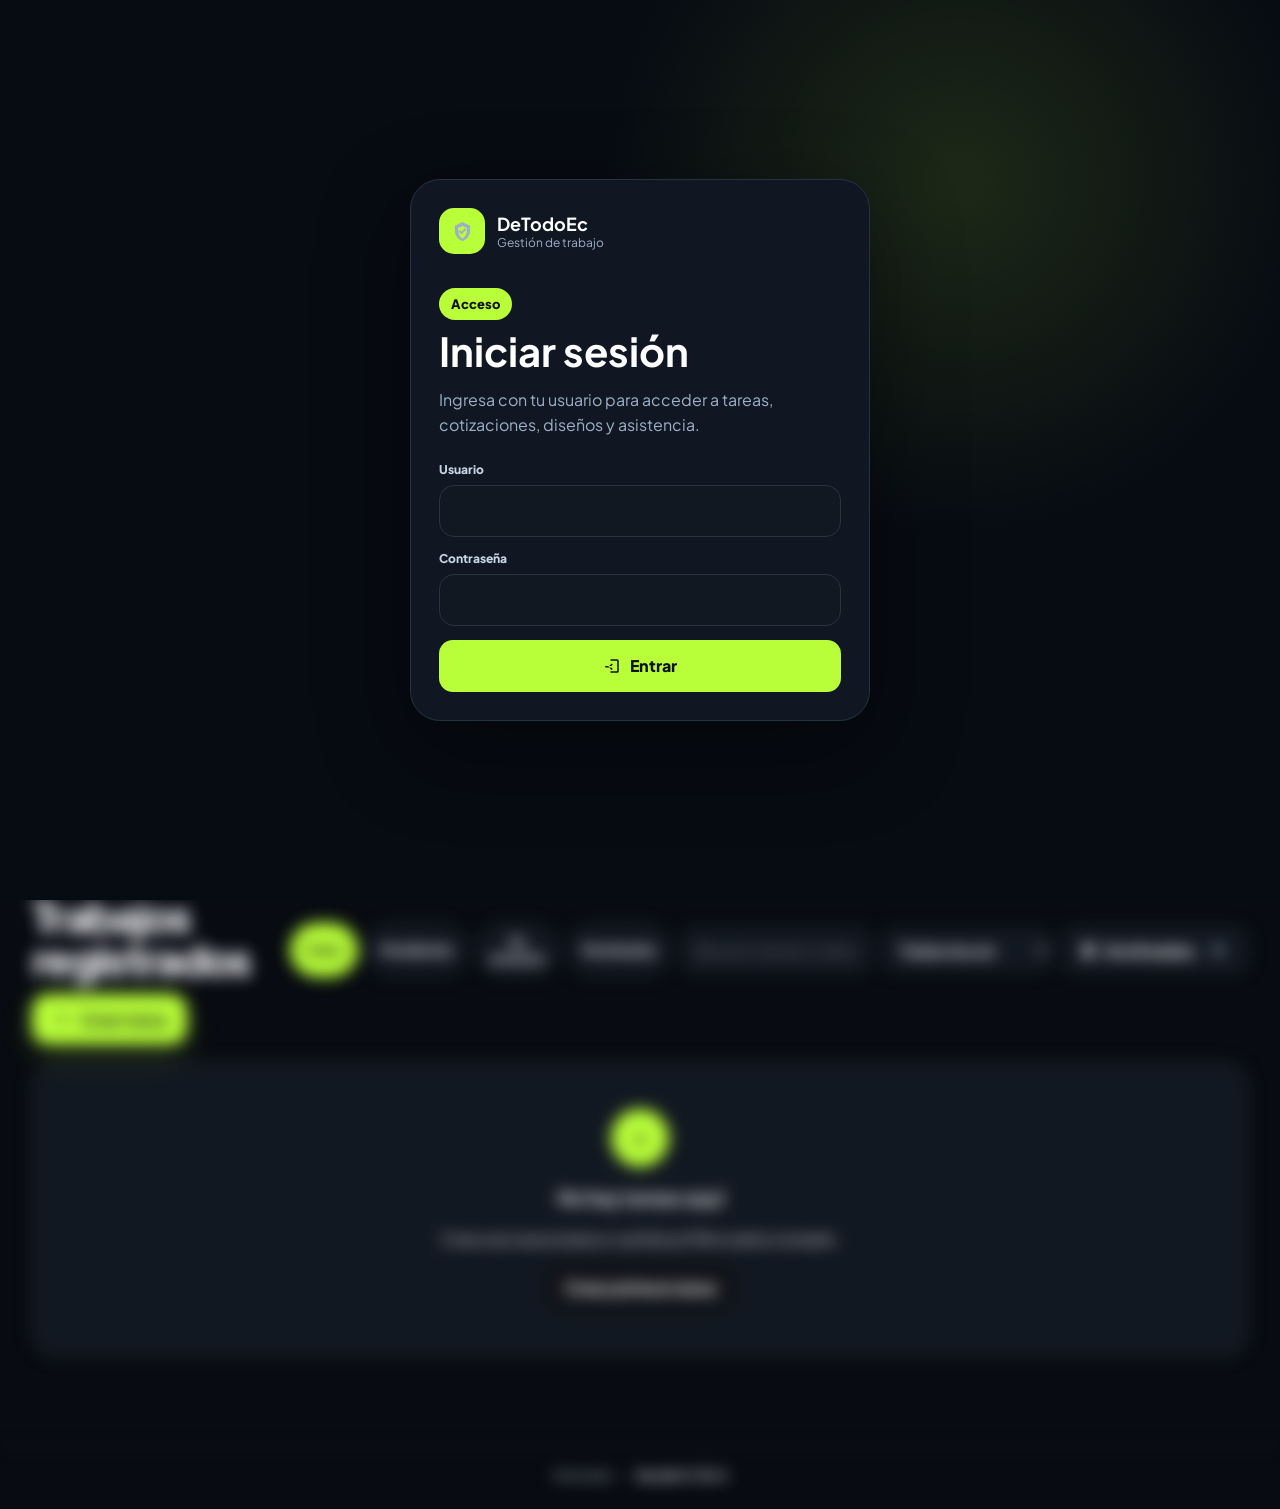
==== commit eaca887f: "Add files via upload" ====
--- a/index.html
+++ b/index.html
@@ -9,7 +9,7 @@
   <link rel="preconnect" href="https://fonts.gstatic.com" crossorigin>
   <link href="https://fonts.googleapis.com/css2?family=Plus+Jakarta+Sans:wght@400;500;600;700;800&display=swap" rel="stylesheet">
   <link id="dynamicFavicon" rel="icon" href="data:image/svg+xml,%3Csvg xmlns='http://www.w3.org/2000/svg' viewBox='0 0 64 64'%3E%3Crect width='64' height='64' rx='16' fill='%23b9ff39'/%3E%3Cpath d='M18 33l9 9 19-22' fill='none' stroke='%23111' stroke-width='7' stroke-linecap='round' stroke-linejoin='round'/%3E%3C/svg%3E" />
-  <link rel="stylesheet" href="styles.css?v=11.30.3" />
+  <link rel="stylesheet" href="styles.css?v=11.30.4" />
 </head>
 <body>
   <svg xmlns="http://www.w3.org/2000/svg" style="display:none" aria-hidden="true" focusable="false">
@@ -646,7 +646,7 @@
     <footer class="app-version-footer" aria-label="Versión de la aplicación">
       <span>DeTodoEc</span>
       <span class="version-separator">•</span>
-      <strong>Versión 11.30.3</strong>
+      <strong>Versión 11.30.4</strong>
     </footer>
   </div>
 
@@ -1852,6 +1852,6 @@
     </article>
   </template>
 
-  <script src="app.js?v=11.30.3"></script>
+  <script src="app.js?v=11.30.4"></script>
 </body>
 </html>
--- a/styles.css
+++ b/styles.css
@@ -8735,16 +8735,23 @@
 @media(max-width:700px){.payment-card-widget{min-width:300px!important;width:300px!important}.cards-filter-bar{grid-template-columns:1fr}.card-detail-grid{grid-template-columns:1fr 1fr}}
 
 
-/* V11.30.3 · bancos, logos y datos visibles de tarjeta */
+/* V11.30.4 · bancos, logos y datos visibles de tarjeta */
 .card-admin-grid select{width:100%;min-height:42px;border:1px solid var(--line);border-radius:11px;background:var(--surface-2);color:var(--ink);padding:0 10px}
 .card-logo-upload-label small{font-size:7px;color:var(--muted)}
 .cards-filter-bar-three{grid-template-columns:minmax(0,1fr) 210px 190px!important}
 .payment-card-bank-head{display:flex;align-items:center;gap:10px;min-width:0}.payment-card-bank-logo{width:36px;height:36px;border-radius:0;object-fit:contain;background:transparent;padding:0;flex:0 0 36px;filter:drop-shadow(0 1px 2px rgba(0,0,0,.18))}.payment-card-bank-logo.fallback{display:grid;place-items:center;background:rgba(255,255,255,.14);color:white;padding:0}.payment-card-bank-logo.fallback .icon{width:18px;height:18px}.payment-card-bank-head strong{white-space:nowrap;overflow:hidden;text-overflow:ellipsis}.payment-card-holder{min-width:0}.payment-card-holder strong{max-width:190px;white-space:nowrap;overflow:hidden;text-overflow:ellipsis}.cards-admin-swatch,.finance-card-icon{display:grid;place-items:center;overflow:hidden;color:white}.cards-admin-swatch img,.finance-card-icon img{max-width:80%;max-height:80%;object-fit:contain}.cards-admin-swatch .icon,.finance-card-icon .icon{width:18px;height:18px}.card-detail-bank-head{display:flex;align-items:center;gap:10px}.card-detail-bank-head img{width:42px;height:42px;border-radius:0;background:transparent;object-fit:contain;padding:0;filter:drop-shadow(0 1px 2px rgba(0,0,0,.18))}.card-detail-bank-head .icon{width:28px;height:28px}.card-detail-mini{display:flex;justify-content:space-between;gap:15px;margin-top:28px;font-size:11px}.card-detail-number{margin-top:24px!important;font-size:21px!important;letter-spacing:.13em}
 @media(max-width:850px){.cards-filter-bar-three{grid-template-columns:1fr!important}}
 
-/* V11.30.3 · Home tarjetas: titular visible y logos transparentes */
+/* V11.30.4 · Home tarjetas: titular visible y logos transparentes */
 .payment-card-widget .payment-card-holder{display:block!important;}
 .payment-card-widget .payment-card-bottom{justify-content:space-between!important;gap:18px!important;}
 .payment-card-widget .payment-card-holder strong{max-width:220px!important;}
 .payment-card-widget .payment-card-bank-head{align-items:center;}
 .payment-card-widget .payment-card-bank-logo{background:transparent!important;box-shadow:none!important;}
+
+
+/* V11.30.4 — Logos de tarjetas robustos */
+.card-detail-bank-logo{width:42px;height:42px;border-radius:0;background:transparent;object-fit:contain;padding:0;filter:drop-shadow(0 1px 2px rgba(0,0,0,.18));flex:0 0 42px}
+.card-detail-bank-logo.fallback{align-items:center;justify-content:center;color:#fff;background:rgba(255,255,255,.12)}
+.finance-card-logo,.cards-admin-logo{max-width:80%;max-height:80%;width:28px;height:28px;object-fit:contain;background:transparent}
+.finance-card-logo.fallback,.cards-admin-logo.fallback{align-items:center;justify-content:center;color:#fff}
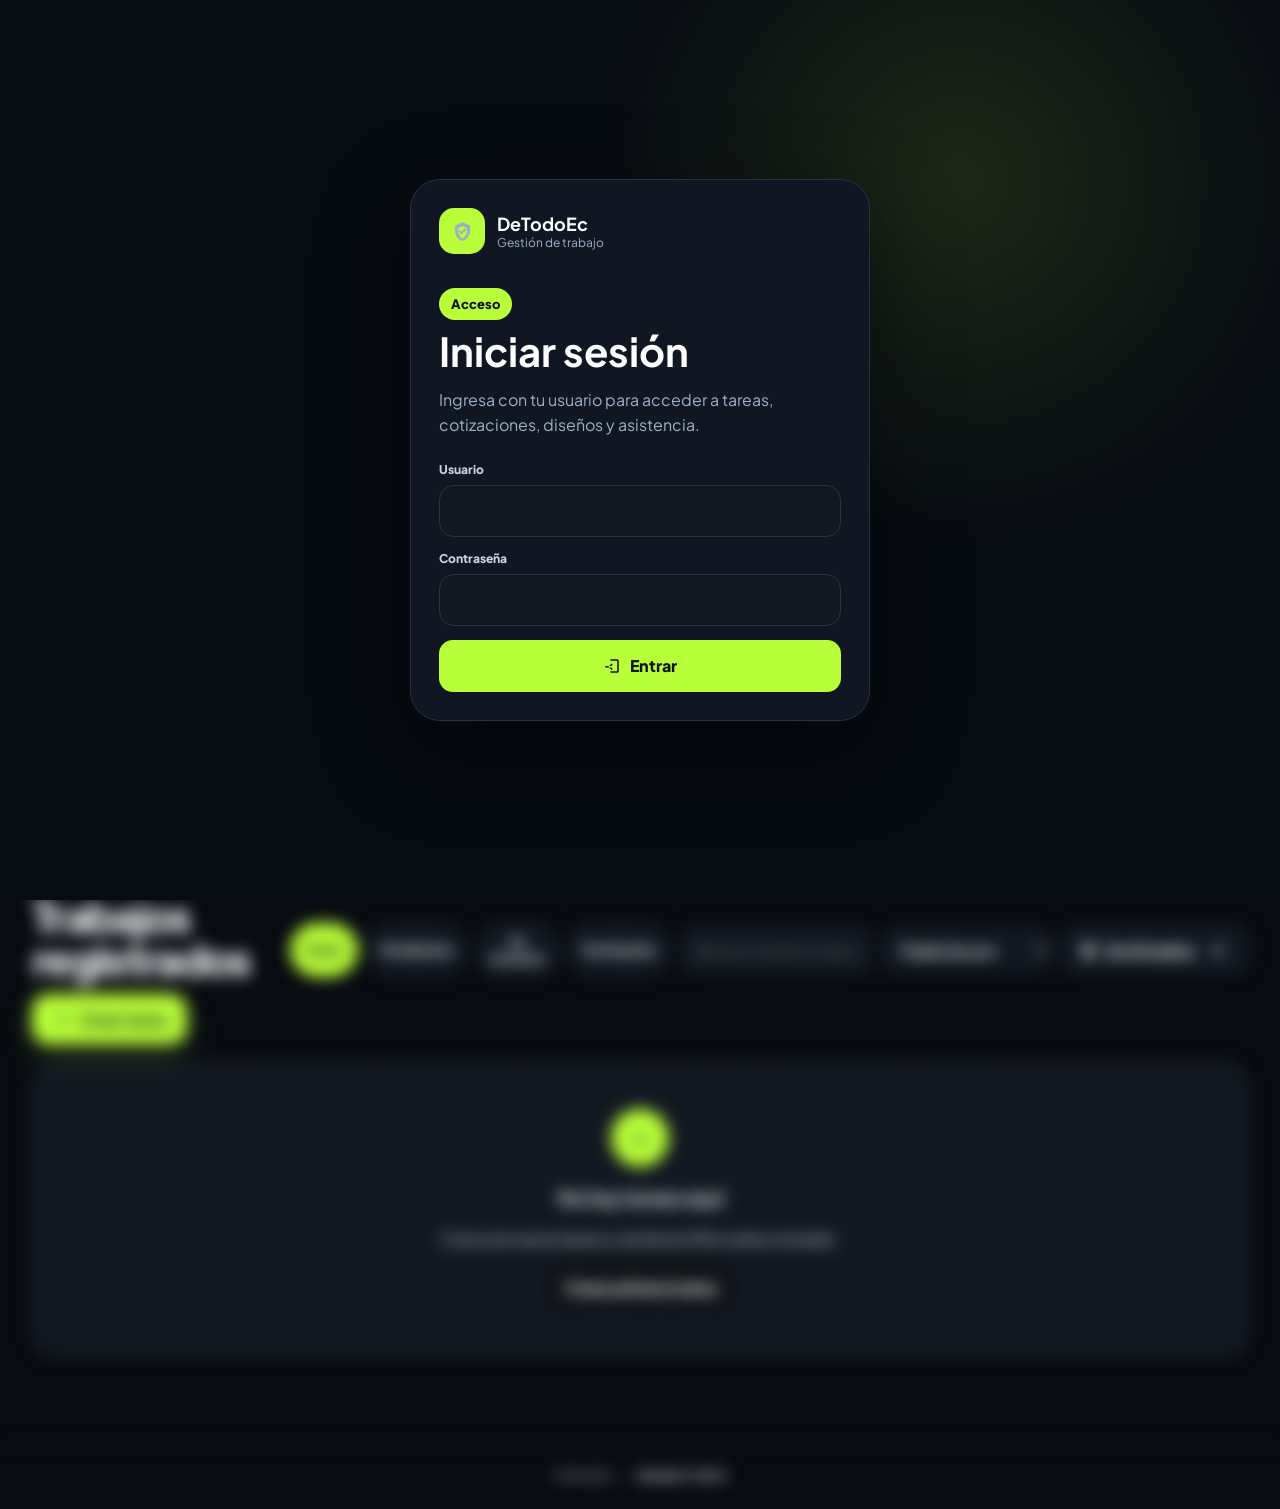
==== commit 08a0e0b3: "Add files via upload" ====
--- a/index.html
+++ b/index.html
@@ -9,7 +9,7 @@
   <link rel="preconnect" href="https://fonts.gstatic.com" crossorigin>
   <link href="https://fonts.googleapis.com/css2?family=Plus+Jakarta+Sans:wght@400;500;600;700;800&display=swap" rel="stylesheet">
   <link id="dynamicFavicon" rel="icon" href="data:image/svg+xml,%3Csvg xmlns='http://www.w3.org/2000/svg' viewBox='0 0 64 64'%3E%3Crect width='64' height='64' rx='16' fill='%23b9ff39'/%3E%3Cpath d='M18 33l9 9 19-22' fill='none' stroke='%23111' stroke-width='7' stroke-linecap='round' stroke-linejoin='round'/%3E%3C/svg%3E" />
-  <link rel="stylesheet" href="styles.css?v=11.30.4" />
+  <link rel="stylesheet" href="styles.css?v=11.30.5" />
 </head>
 <body>
   <svg xmlns="http://www.w3.org/2000/svg" style="display:none" aria-hidden="true" focusable="false">
@@ -598,7 +598,7 @@
               <label>Nombre / titular<input id="cardHolder" maxlength="80" required placeholder="Nombre del titular" /></label>
               <label>Últimos 4 dígitos<input id="cardLast4" inputmode="numeric" maxlength="4" pattern="[0-9]{4}" required placeholder="7223" /></label>
               <label>Caducidad<input id="cardExpiry" maxlength="5" required placeholder="03/28" /></label>
-              <label class="card-logo-upload-label">Logo del banco<input id="cardBankLogo" type="file" accept="image/png,image/jpeg,image/webp" /><small>PNG, JPG o WEBP</small></label>
+              <label class="card-logo-upload-label">Logo del banco<input id="cardBankLogo" type="file" accept="image/png,image/jpeg,image/webp" /><small>PNG, JPG o WEBP · máximo 4 MB</small><small id="cardBankLogoStatus" class="card-logo-status"></small></label>
               <input id="cardBankLogoUrl" type="hidden" />
               <label>Valor mensual<input id="cardMonthlyAmount" type="number" min="0.01" step="0.01" required placeholder="0.00" /></label>
               <label>Meses diferidos<input id="cardInstallments" type="number" min="1" max="60" step="1" required value="1" /></label>
@@ -646,7 +646,7 @@
     <footer class="app-version-footer" aria-label="Versión de la aplicación">
       <span>DeTodoEc</span>
       <span class="version-separator">•</span>
-      <strong>Versión 11.30.4</strong>
+      <strong>Versión 11.30.5</strong>
     </footer>
   </div>
 
@@ -1852,6 +1852,6 @@
     </article>
   </template>
 
-  <script src="app.js?v=11.30.4"></script>
+  <script src="app.js?v=11.30.5"></script>
 </body>
 </html>
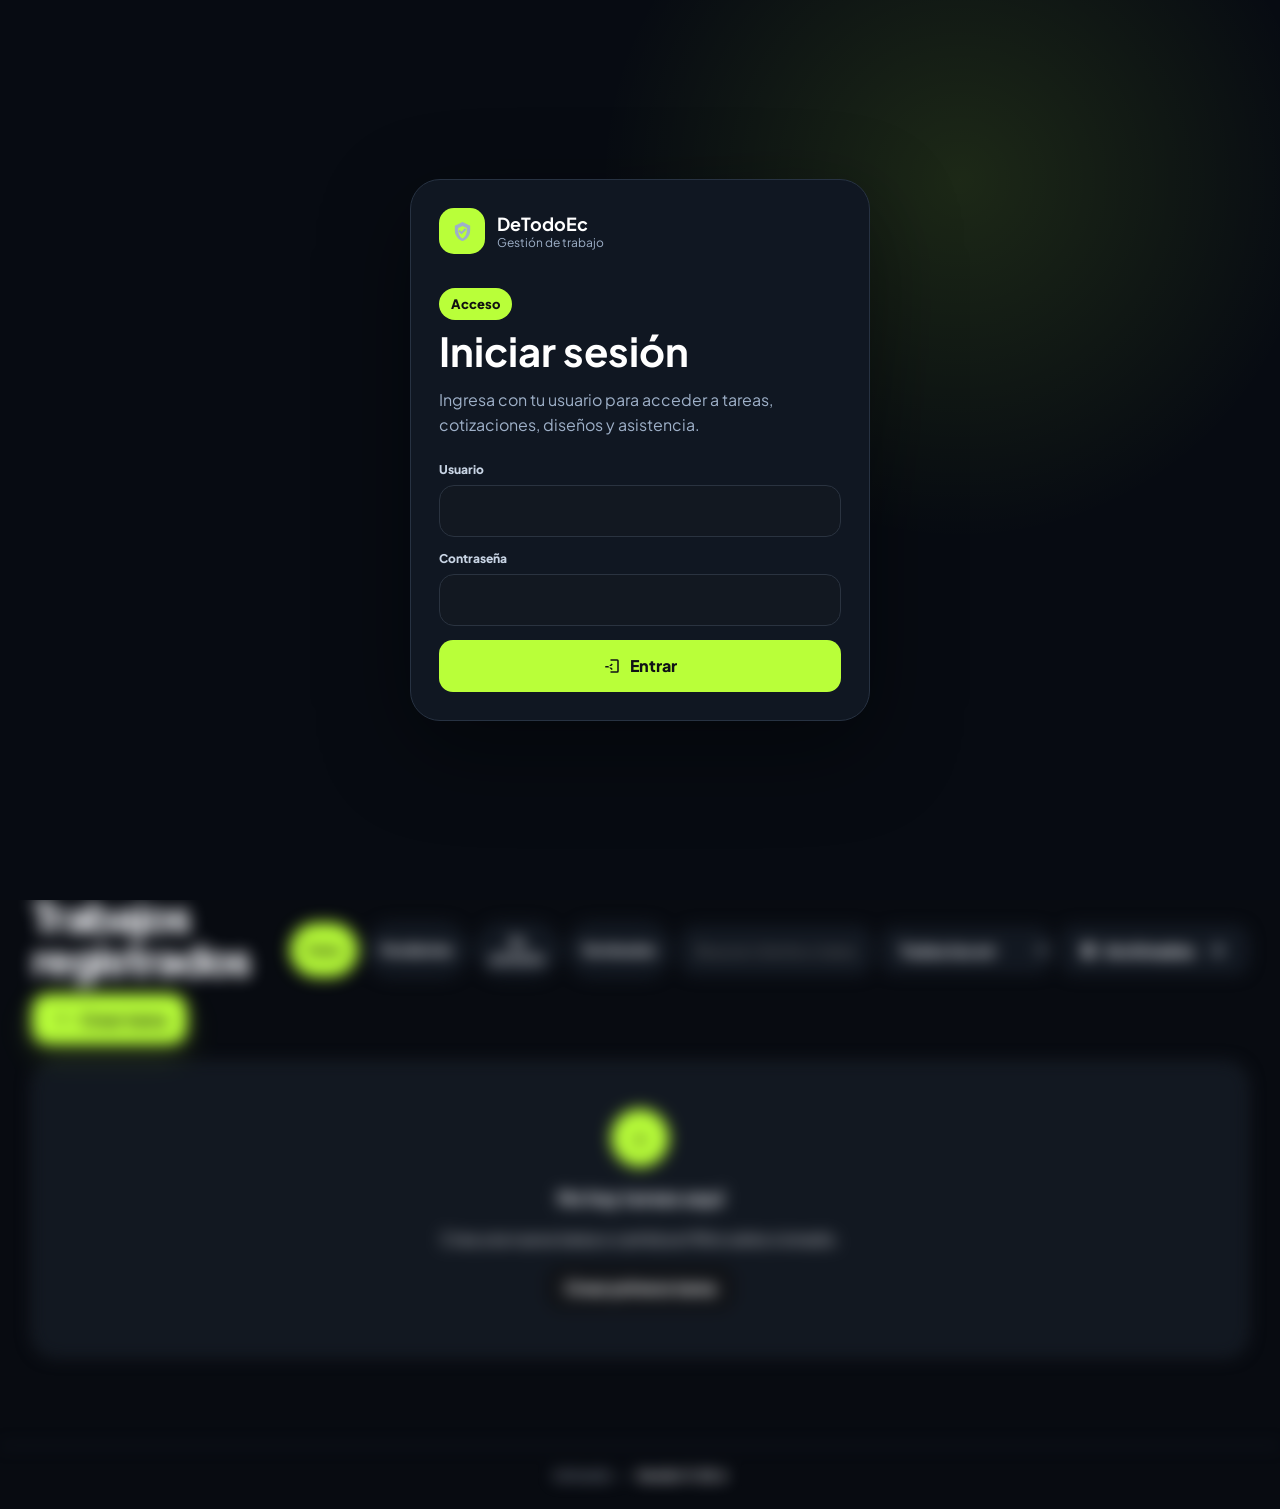
==== commit a9091fea: "Add files via upload" ====
--- a/index.html
+++ b/index.html
@@ -9,7 +9,7 @@
   <link rel="preconnect" href="https://fonts.gstatic.com" crossorigin>
   <link href="https://fonts.googleapis.com/css2?family=Plus+Jakarta+Sans:wght@400;500;600;700;800&display=swap" rel="stylesheet">
   <link id="dynamicFavicon" rel="icon" href="data:image/svg+xml,%3Csvg xmlns='http://www.w3.org/2000/svg' viewBox='0 0 64 64'%3E%3Crect width='64' height='64' rx='16' fill='%23b9ff39'/%3E%3Cpath d='M18 33l9 9 19-22' fill='none' stroke='%23111' stroke-width='7' stroke-linecap='round' stroke-linejoin='round'/%3E%3C/svg%3E" />
-  <link rel="stylesheet" href="styles.css?v=11.30.5" />
+  <link rel="stylesheet" href="styles.css?v=11.30.6" />
 </head>
 <body>
   <svg xmlns="http://www.w3.org/2000/svg" style="display:none" aria-hidden="true" focusable="false">
@@ -646,7 +646,7 @@
     <footer class="app-version-footer" aria-label="Versión de la aplicación">
       <span>DeTodoEc</span>
       <span class="version-separator">•</span>
-      <strong>Versión 11.30.5</strong>
+      <strong>Versión 11.30.6</strong>
     </footer>
   </div>
 
@@ -1852,6 +1852,6 @@
     </article>
   </template>
 
-  <script src="app.js?v=11.30.5"></script>
+  <script src="app.js?v=11.30.6"></script>
 </body>
 </html>
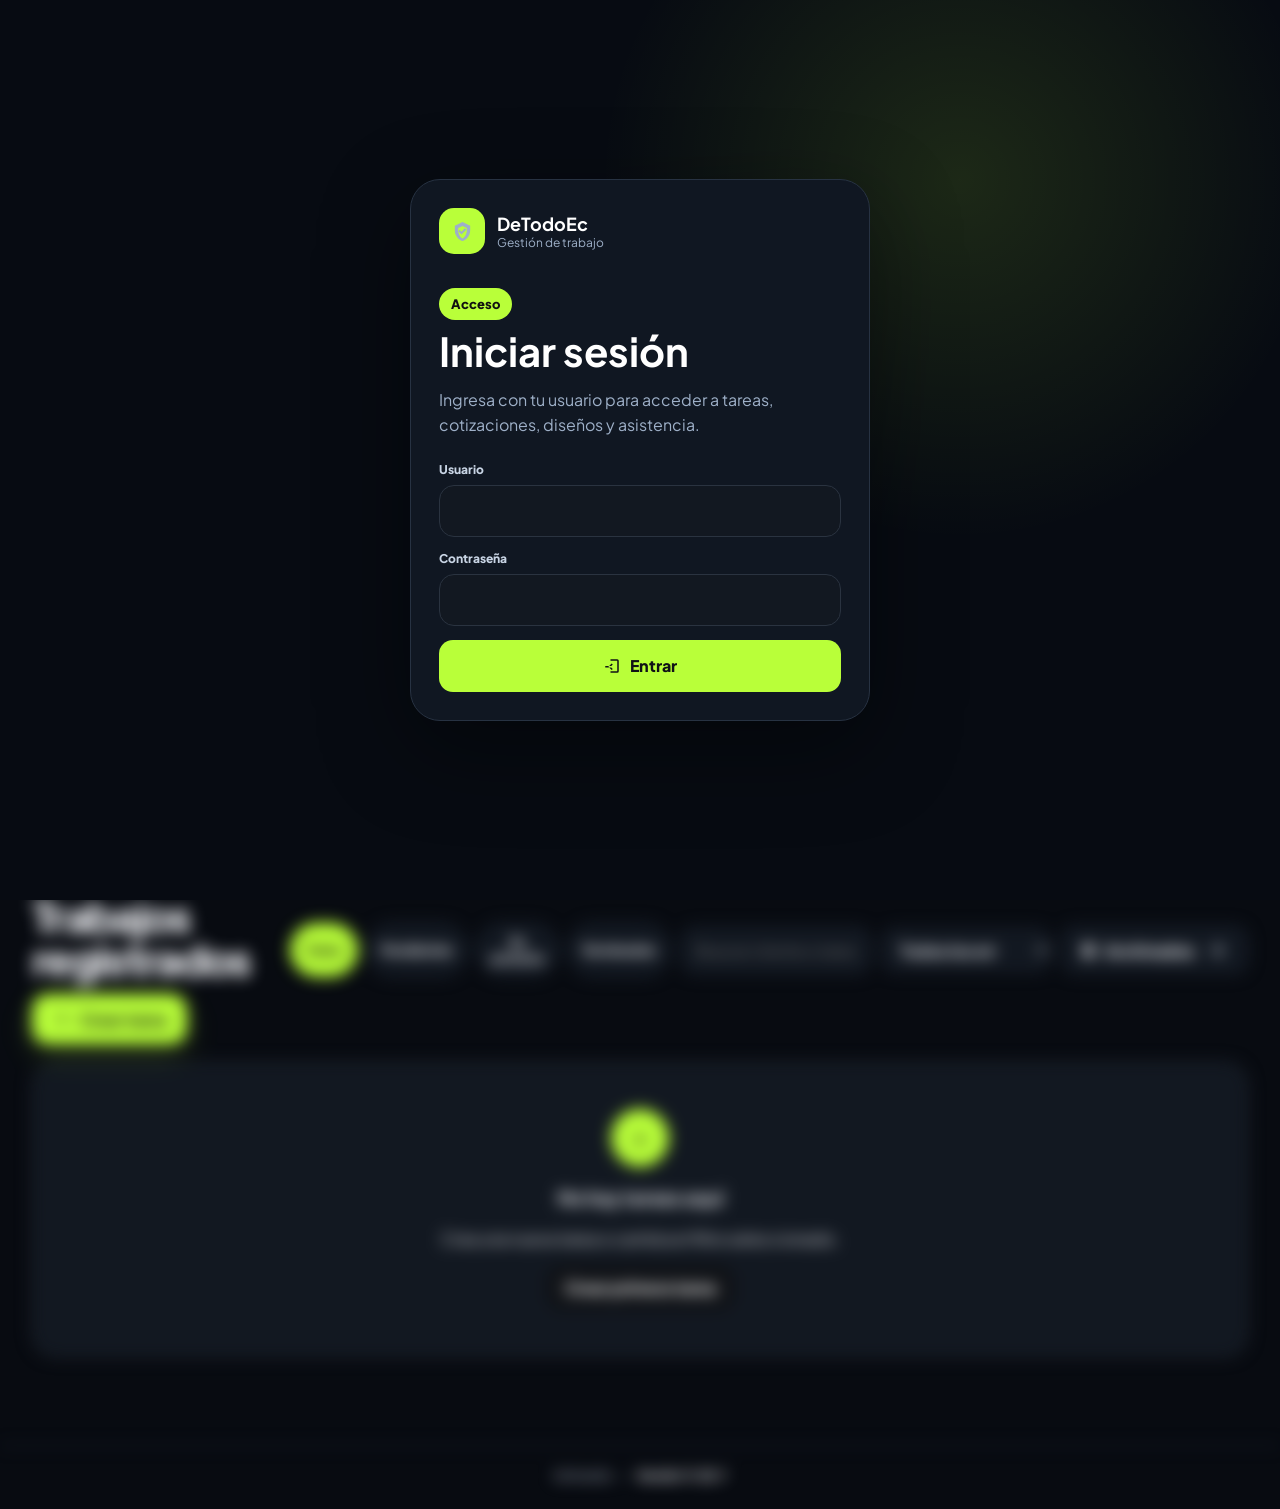
==== commit 614dfeff: "Add files via upload" ====
--- a/index.html
+++ b/index.html
@@ -9,7 +9,7 @@
   <link rel="preconnect" href="https://fonts.gstatic.com" crossorigin>
   <link href="https://fonts.googleapis.com/css2?family=Plus+Jakarta+Sans:wght@400;500;600;700;800&display=swap" rel="stylesheet">
   <link id="dynamicFavicon" rel="icon" href="data:image/svg+xml,%3Csvg xmlns='http://www.w3.org/2000/svg' viewBox='0 0 64 64'%3E%3Crect width='64' height='64' rx='16' fill='%23b9ff39'/%3E%3Cpath d='M18 33l9 9 19-22' fill='none' stroke='%23111' stroke-width='7' stroke-linecap='round' stroke-linejoin='round'/%3E%3C/svg%3E" />
-  <link rel="stylesheet" href="styles.css?v=11.30.6" />
+  <link rel="stylesheet" href="styles.css?v=11.30.7" />
 </head>
 <body>
   <svg xmlns="http://www.w3.org/2000/svg" style="display:none" aria-hidden="true" focusable="false">
@@ -646,7 +646,7 @@
     <footer class="app-version-footer" aria-label="Versión de la aplicación">
       <span>DeTodoEc</span>
       <span class="version-separator">•</span>
-      <strong>Versión 11.30.6</strong>
+      <strong>Versión 11.30.7</strong>
     </footer>
   </div>
 
@@ -1852,6 +1852,6 @@
     </article>
   </template>
 
-  <script src="app.js?v=11.30.6"></script>
+  <script src="app.js?v=11.30.7"></script>
 </body>
 </html>
